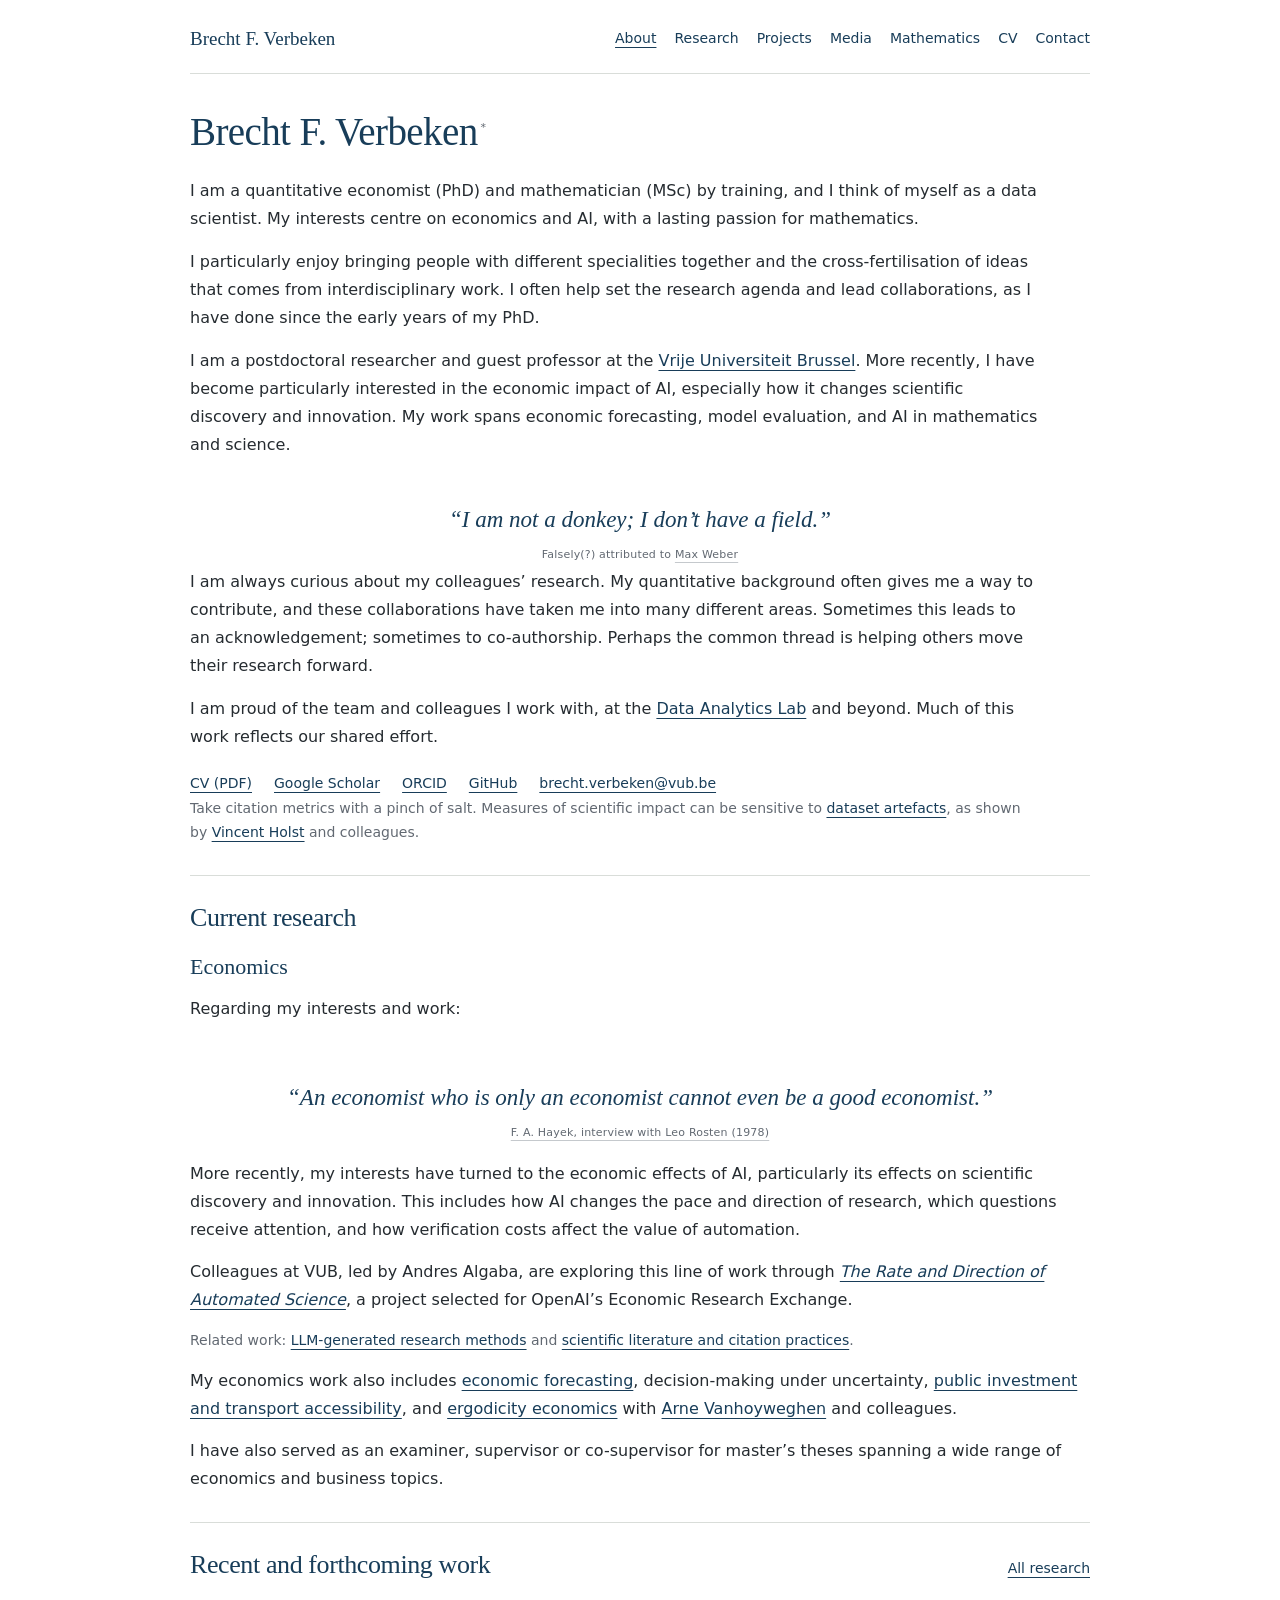
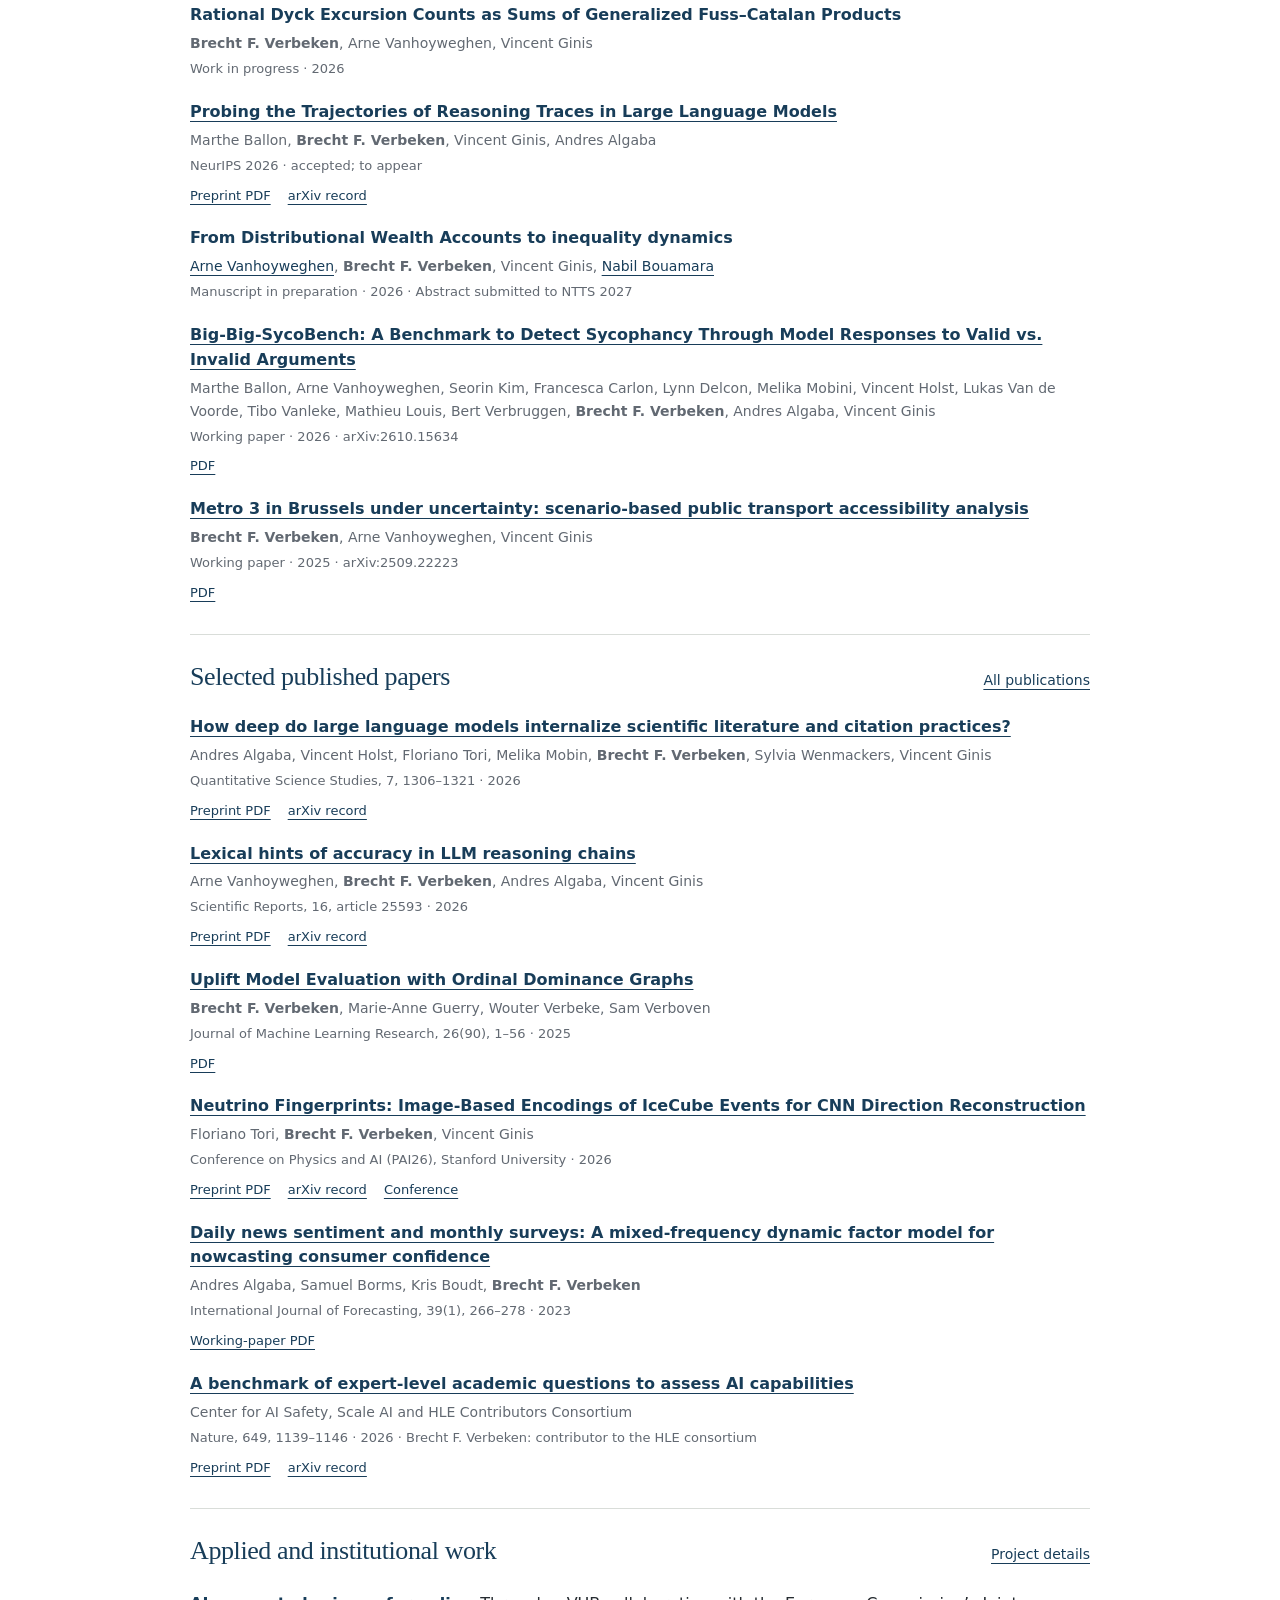
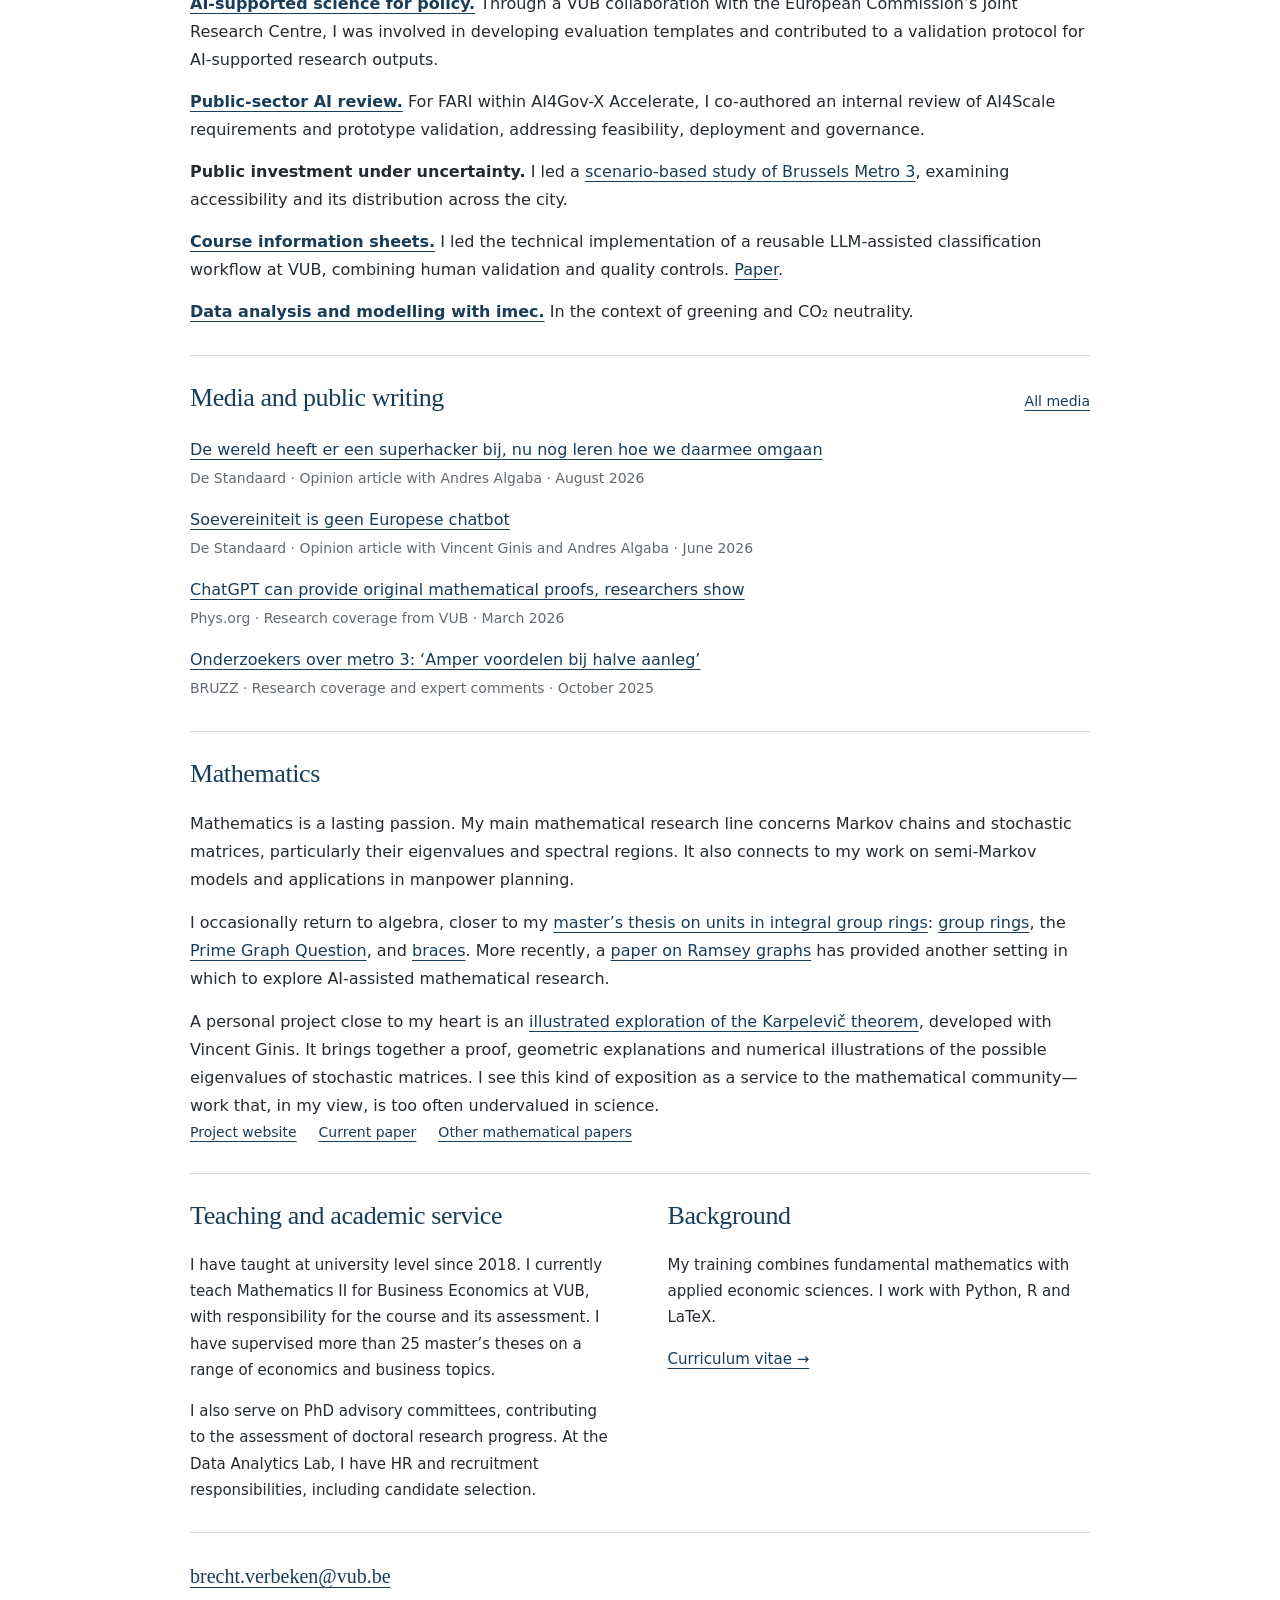
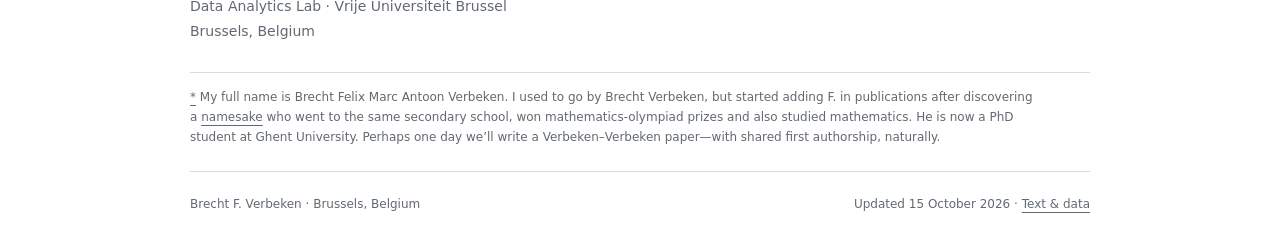
==== index.html @ 258585dd "Refresh stale pages automatically and correct conference paper records" ====
<!doctype html>
<html lang="en">
<head>
  <meta charset="utf-8">
  <meta name="viewport" content="width=device-width, initial-scale=1">
  <title>Quantitative economics, data science and AI · Brecht F. Verbeken</title>
  <meta name="description" content="Brecht F. Verbeken: quantitative economist (PhD) and mathematician (MSc) by training, data scientist, and researcher on economics, AI and scientific discovery at Vrije Universiteit Brussel.">
  <meta name="author" content="Brecht F. Verbeken">
  <meta name="site-version" content="9106e05deb981f83">
  <meta name="theme-color" content="#183d59">
  <meta name="referrer" content="strict-origin-when-cross-origin">
  <link rel="canonical" href="https://bfmave.github.io/">
  <link rel="describedby" href="llms.txt" type="text/plain" title="Site guide for agents and language models">
  <link rel="icon" href="assets/favicon.svg" type="image/svg+xml">
  <link rel="stylesheet" href="assets/styles.css?v=d739e5c7f1a0">
  <link rel="alternate" type="text/markdown" href="index.md" title="Plain-text version">
  <meta property="og:type" content="website">
  <meta property="og:title" content="Quantitative economics, data science and AI · Brecht F. Verbeken">
  <meta property="og:description" content="Brecht F. Verbeken: quantitative economist (PhD) and mathematician (MSc) by training, data scientist, and researcher on economics, AI and scientific discovery at Vrije Universiteit Brussel.">
  <meta property="og:url" content="https://bfmave.github.io/">
  <script type="application/ld+json">{"@context": "https://schema.org", "@graph": [{"@context": "https://schema.org", "@type": "Person", "@id": "https://bfmave.github.io/#person", "name": "Brecht F. Verbeken", "alternateName": ["Brecht Felix Marc Antoon Verbeken", "Brecht Verbeken", "Brecht F Verbeken"], "identifier": "https://orcid.org/0000-0002-7506-3298", "url": "https://bfmave.github.io/", "jobTitle": "Postdoctoral Researcher and Guest Professor", "worksFor": {"@type": "Organization", "name": "Vrije Universiteit Brussel"}, "sameAs": ["https://scholar.google.com/citations?user=MC0hy74AAAAJ&hl=en", "https://orcid.org/0000-0002-7506-3298", "https://researchportal.vub.be/en/persons/brecht-verbeken/", "https://github.com/BFMAVE"], "knowsAbout": ["Economics of artificial intelligence", "Scientific discovery", "Economic forecasting", "Model evaluation"]}, {"@type": "ProfilePage", "@id": "https://bfmave.github.io/", "mainEntity": {"@id": "https://bfmave.github.io/#person"}, "dateModified": "2026-10-15"}]}</script>
  <script src="assets/site.js?v=2f5f64cd6be1" defer></script>
</head>
<body>
<a class="skip-link" href="#main">Skip to content</a>
<header class="site-header"><div class="wrap header-inner">
  <a class="brand" href="./">Brecht F. Verbeken</a>
  <nav class="nav" aria-label="Main navigation"><a href="./" aria-current="page">About</a><a href="research.html">Research</a><a href="projects.html">Projects</a><a href="media.html">Media</a><a href="./#mathematics">Mathematics</a><a href="cv.html">CV</a><a href="./#contact">Contact</a></nav>
</div></header>
<main id="main" class="wrap">
<section class="intro" aria-labelledby="name">
  <div class="intro-copy">
    <h1 id="name">Brecht F. Verbeken<sup class="name-note-ref"><a id="name-note-ref" href="#name-note" role="doc-noteref" aria-label="About my name">*</a></sup></h1>
    <p>I am a quantitative economist (PhD) and mathematician (MSc) by training, and I think of myself as a data scientist. My interests centre on economics and AI, with a lasting passion for mathematics.</p>
    <p>I particularly enjoy bringing people with different specialities together and the cross-fertilisation of ideas that comes from interdisciplinary work. I often help set the research agenda and lead collaborations, as I have done since the early years of my PhD.</p>
    <p>I am a postdoctoral researcher and guest professor at the <a href="https://researchportal.vub.be/en/persons/brecht-verbeken/">Vrije Universiteit Brussel</a>. More recently, I have become particularly interested in the economic impact of AI, especially how it changes scientific discovery and innovation. My work spans economic forecasting, model evaluation, and AI in mathematics and science.</p>
    <blockquote class="epigraph"><p>“I am not a donkey; I don’t have a field.”</p><cite>Falsely(?) attributed to <a href="https://maxweberstudies.org/source/files/MWSJournal/17.2pdfs/Max_Weber_Studies_17.2_LS_FINAL.pdf">Max Weber</a></cite></blockquote>
    <p>I am always curious about my colleagues’ research. My quantitative background often gives me a way to contribute, and these collaborations have taken me into many different areas. Sometimes this leads to an acknowledgement; sometimes to co-authorship. Perhaps the common thread is helping others move their research forward.</p>
    <p>I am proud of the team and colleagues I work with, at the <a href="https://data.research.vub.be/people">Data Analytics Lab</a> and beyond. Much of this work reflects our shared effort.</p>
    <div class="text-links intro-links"><a href="assets/brecht-verbeken-cv.pdf?v=7324d681cea0">CV (PDF)</a><a href="https://scholar.google.com/citations?user=MC0hy74AAAAJ&hl=en">Google Scholar</a><a href="https://orcid.org/0000-0002-7506-3298">ORCID</a><a href="https://github.com/BFMAVE">GitHub</a><a href="mailto:brecht.verbeken@vub.be">brecht.verbeken@vub.be</a></div>
    <p class="small metrics-note">Take citation metrics with a pinch of salt. Measures of scientific impact can be sensitive to <a href="https://doi.org/10.1038/s41586-026-10787-y">dataset artefacts</a>, as shown by <a href="https://data.research.vub.be/vincent-holst">Vincent Holst</a> and colleagues.</p>
  </div>
</section>

<section class="section current-research" id="current-research" aria-labelledby="current-heading">
  <h2 id="current-heading">Current research</h2>
  <h3 id="economics">Economics</h3>
  <p>Regarding my interests and work:</p>
  <blockquote class="epigraph"><p>“An economist who is only an economist cannot even be a good economist.”</p><cite><a href="https://static.library.ucla.edu/oralhistory/text/masters/21198-zz0008zd21-4-master.html">F. A. Hayek, interview with Leo Rosten (1978)</a></cite></blockquote>
  <p>More recently, my interests have turned to the economic effects of AI, particularly its effects on scientific discovery and innovation. This includes how AI changes the pace and direction of research, which questions receive attention, and how verification costs affect the value of automation.</p>
  <p>Colleagues at VUB, led by Andres Algaba, are exploring this line of work through <a href="https://press.vub.ac.be/onderzoeksgroep-van-vub-geselecteerd-voor-internationaal-onderzoeksprogramma-van-openai"><em>The Rate and Direction of Automated Science</em></a>, a project selected for OpenAI’s Economic Research Exchange.</p>
  <p class="project-note">Related work: <a href="research.html#paper-2606.26130">LLM-generated research methods</a> and <a href="research.html#paper-2504.02767">scientific literature and citation practices</a>.</p>
  <p id="ergodicity-economics">My economics work also includes <a href="research.html#paper-nowcasting">economic forecasting</a>, decision-making under uncertainty, <a href="research.html#paper-2509.22223">public investment and transport accessibility</a>, and <a href="research.html#paper-ergodicity">ergodicity economics</a> with <a href="https://data.research.vub.be/arne-vanhoyweghen0">Arne Vanhoyweghen</a> and colleagues.</p>
  <p>I have also served as an examiner, supervisor or co-supervisor for master’s theses spanning a wide range of economics and business topics.</p>
</section>

<section class="section" id="recent-papers" aria-labelledby="recent-heading">
  <div class="section-heading"><h2 id="recent-heading">Recent and forthcoming work</h2><a href="research.html">All research</a></div>
  <ul class="paper-list"><li class="paper" id="paper-fuss-catalan" data-topics="economics ergodicity mathematics">
      <h3>Rational Dyck Excursion Counts as Sums of Generalized Fuss–Catalan Products</h3>
      <p class="paper-authors"><strong>Brecht F. Verbeken</strong>, Arne Vanhoyweghen, Vincent Ginis</p>
      <p class="paper-meta">Work in progress · 2026</p>
      
      
    </li><li class="paper" id="paper-2601.23163" data-topics="ai">
      <h3><a href="https://neurips.cc/virtual/2026/loc/sydney/poster/139405">Probing the Trajectories of Reasoning Traces in Large Language Models</a></h3>
      <p class="paper-authors">Marthe Ballon, <strong>Brecht F. Verbeken</strong>, Vincent Ginis, Andres Algaba</p>
      <p class="paper-meta">NeurIPS 2026 · accepted; to appear</p>
      <div class="paper-links"><a href="https://arxiv.org/pdf/2601.23163" aria-label="Preprint PDF: Probing the Trajectories of Reasoning Traces in Large Language Models">Preprint PDF</a><a href="https://arxiv.org/abs/2601.23163">arXiv record</a></div>
      
    </li><li class="paper" id="paper-wealth-inequality" data-topics="economics methods">
      <h3>From Distributional Wealth Accounts to inequality dynamics</h3>
      <p class="paper-authors"><a href="https://data.research.vub.be/arne-vanhoyweghen0">Arne Vanhoyweghen</a>, <strong>Brecht F. Verbeken</strong>, Vincent Ginis, <a href="https://www.nbb.be/en/publications-research/publications/authors/nabil-bouamara">Nabil Bouamara</a></p>
      <p class="paper-meta">Manuscript in preparation · 2026 · Abstract submitted to NTTS 2027</p>
      
      
    </li><li class="paper" id="paper-2610.15634" data-topics="ai">
      <h3><a href="https://arxiv.org/abs/2610.15634">Big-Big-SycoBench: A Benchmark to Detect Sycophancy Through Model Responses to Valid vs. Invalid Arguments</a></h3>
      <p class="paper-authors">Marthe Ballon, Arne Vanhoyweghen, Seorin Kim, Francesca Carlon, Lynn Delcon, Melika Mobini, Vincent Holst, Lukas Van de Voorde, Tibo Vanleke, Mathieu Louis, Bert Verbruggen, <strong>Brecht F. Verbeken</strong>, Andres Algaba, Vincent Ginis</p>
      <p class="paper-meta">Working paper · 2026 · arXiv:2610.15634</p>
      <div class="paper-links"><a href="https://arxiv.org/pdf/2610.15634" aria-label="PDF: Big-Big-SycoBench: A Benchmark to Detect Sycophancy Through Model Responses to Valid vs. Invalid Arguments">PDF</a></div>
      
    </li><li class="paper" id="paper-2509.22223" data-topics="economics methods">
      <h3><a href="https://arxiv.org/abs/2509.22223">Metro 3 in Brussels under uncertainty: scenario-based public transport accessibility analysis</a></h3>
      <p class="paper-authors"><strong>Brecht F. Verbeken</strong>, Arne Vanhoyweghen, Vincent Ginis</p>
      <p class="paper-meta">Working paper · 2025 · arXiv:2509.22223</p>
      <div class="paper-links"><a href="https://arxiv.org/pdf/2509.22223" aria-label="PDF: Metro 3 in Brussels under uncertainty: scenario-based public transport accessibility analysis">PDF</a></div>
      
    </li></ul>
</section>

<section class="section" id="selected-research" aria-labelledby="selected-heading">
  <div class="section-heading"><h2 id="selected-heading">Selected published papers</h2><a href="research.html#journal">All publications</a></div>
  <ul class="paper-list"><li class="paper" id="paper-2504.02767" data-topics="ai">
      <h3><a href="https://doi.org/10.1162/qss.a.502">How deep do large language models internalize scientific literature and citation practices?</a></h3>
      <p class="paper-authors">Andres Algaba, Vincent Holst, Floriano Tori, Melika Mobin, <strong>Brecht F. Verbeken</strong>, Sylvia Wenmackers, Vincent Ginis</p>
      <p class="paper-meta">Quantitative Science Studies, 7, 1306–1321 · 2026</p>
      <div class="paper-links"><a href="https://arxiv.org/pdf/2504.02767" aria-label="Preprint PDF: How deep do large language models internalize scientific literature and citation practices?">Preprint PDF</a><a href="https://arxiv.org/abs/2504.02767">arXiv record</a></div>
      
    </li><li class="paper" id="paper-2508.15842" data-topics="ai methods">
      <h3><a href="https://doi.org/10.1038/s41598-026-55000-2">Lexical hints of accuracy in LLM reasoning chains</a></h3>
      <p class="paper-authors">Arne Vanhoyweghen, <strong>Brecht F. Verbeken</strong>, Andres Algaba, Vincent Ginis</p>
      <p class="paper-meta">Scientific Reports, 16, article 25593 · 2026</p>
      <div class="paper-links"><a href="https://arxiv.org/pdf/2508.15842" aria-label="Preprint PDF: Lexical hints of accuracy in LLM reasoning chains">Preprint PDF</a><a href="https://arxiv.org/abs/2508.15842">arXiv record</a></div>
      
    </li><li class="paper" id="paper-uplift" data-topics="economics methods">
      <h3><a href="https://www.jmlr.org/papers/v26/22-1455.html">Uplift Model Evaluation with Ordinal Dominance Graphs</a></h3>
      <p class="paper-authors"><strong>Brecht F. Verbeken</strong>, Marie-Anne Guerry, Wouter Verbeke, Sam Verboven</p>
      <p class="paper-meta">Journal of Machine Learning Research, 26(90), 1–56 · 2025</p>
      <div class="paper-links"><a href="https://www.jmlr.org/papers/volume26/22-1455/22-1455.pdf" aria-label="PDF: Uplift Model Evaluation with Ordinal Dominance Graphs">PDF</a></div>
      
    </li><li class="paper" id="paper-2606.02788" data-topics="ai">
      <h3><a href="https://researchportal.vub.be/en/publications/neutrino-fingerprints-image-based-encodings-of-icecube-events-for/">Neutrino Fingerprints: Image-Based Encodings of IceCube Events for CNN Direction Reconstruction</a></h3>
      <p class="paper-authors">Floriano Tori, <strong>Brecht F. Verbeken</strong>, Vincent Ginis</p>
      <p class="paper-meta">Conference on Physics and AI (PAI26), Stanford University · 2026</p>
      <div class="paper-links"><a href="https://arxiv.org/pdf/2606.02788" aria-label="Preprint PDF: Neutrino Fingerprints: Image-Based Encodings of IceCube Events for CNN Direction Reconstruction">Preprint PDF</a><a href="https://arxiv.org/abs/2606.02788">arXiv record</a><a href="https://events.stanford.edu/event/2026-conference-on-physics-and-ai-pai26">Conference</a></div>
      
    </li><li class="paper" id="paper-nowcasting" data-topics="economics methods">
      <h3><a href="https://doi.org/10.1016/j.ijforecast.2021.11.005">Daily news sentiment and monthly surveys: A mixed-frequency dynamic factor model for nowcasting consumer confidence</a></h3>
      <p class="paper-authors">Andres Algaba, Samuel Borms, Kris Boudt, <strong>Brecht F. Verbeken</strong></p>
      <p class="paper-meta">International Journal of Forecasting, 39(1), 266–278 · 2023</p>
      <div class="paper-links"><a href="https://www.nbb.be/doc/ts/publications/wp/wp396en.pdf" aria-label="Working-paper PDF: Daily news sentiment and monthly surveys: A mixed-frequency dynamic factor model for nowcasting consumer confidence">Working-paper PDF</a></div>
      
    </li><li class="paper" id="paper-2501.14249" data-topics="ai">
      <h3><a href="https://doi.org/10.1038/s41586-025-09962-4">A benchmark of expert-level academic questions to assess AI capabilities</a></h3>
      <p class="paper-authors">Center for AI Safety, Scale AI and HLE Contributors Consortium</p>
      <p class="paper-meta">Nature, 649, 1139–1146 · 2026 · Brecht F. Verbeken: contributor to the HLE consortium</p>
      <div class="paper-links"><a href="https://arxiv.org/pdf/2501.14249" aria-label="Preprint PDF: A benchmark of expert-level academic questions to assess AI capabilities">Preprint PDF</a><a href="https://arxiv.org/abs/2501.14249">arXiv record</a></div>
      
    </li></ul>
</section>

<section class="section" id="applied-work" aria-labelledby="applied-heading">
  <div class="section-heading"><h2 id="applied-heading">Applied and institutional work</h2><a href="projects.html">Project details</a></div>
  <ul class="work-list">
    <li><strong><a href="projects.html#jrc">AI-supported science for policy.</a></strong> Through a VUB collaboration with the European Commission’s Joint Research Centre, I was involved in developing evaluation templates and contributed to a validation protocol for AI-supported research outputs.</li>
    <li><strong><a href="projects.html#fari">Public-sector AI review.</a></strong> For FARI within AI4Gov-X Accelerate, I co-authored an internal review of AI4Scale requirements and prototype validation, addressing feasibility, deployment and governance.</li>
    <li><strong>Public investment under uncertainty.</strong> I led a <a href="https://arxiv.org/abs/2509.22223">scenario-based study of Brussels Metro 3</a>, examining accessibility and its distribution across the city.</li>
    <li><strong><a href="projects.html#course-sheets">Course information sheets.</a></strong> I led the technical implementation of a reusable LLM-assisted classification workflow at VUB, combining human validation and quality controls. <a href="https://arxiv.org/abs/2603.13562">Paper</a>.</li>
    <li><strong><a href="projects.html#greening">Data analysis and modelling with imec.</a></strong> In the context of greening and CO₂ neutrality.</li>
  </ul>
</section>

<section class="section" id="media" aria-labelledby="media-heading">
  <div class="section-heading"><h2 id="media-heading">Media and public writing</h2><a href="media.html">All media</a></div>
  <ul class="work-list">
    <li><a href="https://www.standaard.be/opinies/de-wereld-heeft-er-een-superhacker-bij-nu-nog-leren-hoe-we-daarmee-omgaan/159873818.html">De wereld heeft er een superhacker bij, nu nog leren hoe we daarmee omgaan</a><br><span class="small">De Standaard · Opinion article with Andres Algaba · August 2026</span></li>
    <li><a href="https://www.standaard.be/opinies/soevereiniteit-is-geen-europese-chatbot/157225846.html">Soevereiniteit is geen Europese chatbot</a><br><span class="small">De Standaard · Opinion article with Vincent Ginis and Andres Algaba · June 2026</span></li>
    <li><a href="https://phys.org/news/2026-03-chatgpt-mathematical-proofs.html">ChatGPT can provide original mathematical proofs, researchers show</a><br><span class="small">Phys.org · Research coverage from VUB · March 2026</span></li>
    <li><a href="https://www.bruzz.be/actua/mobiliteit/onderzoekers-over-metro-3-amper-voordelen-bij-halve-aanleg-2025-10-03">Onderzoekers over metro 3: ‘Amper voordelen bij halve aanleg’</a><br><span class="small">BRUZZ · Research coverage and expert comments · October 2025</span></li>
  </ul>
</section>

<section class="section" id="mathematics" aria-labelledby="math-heading">
  <div>
    <h2 id="math-heading">Mathematics</h2>
    <p>Mathematics is a lasting passion. My main mathematical research line concerns Markov chains and stochastic matrices, particularly their eigenvalues and spectral regions. It also connects to my work on semi-Markov models and applications in manpower planning.</p>
    <p>I occasionally return to algebra, closer to my <a href="research.html#paper-masters-thesis">master’s thesis on units in integral group rings</a>: <a href="research.html#paper-2608.03254">group rings</a>, the <a href="research.html#paper-2607.29105">Prime Graph Question</a>, and <a href="research.html#paper-2608.01884">braces</a>. More recently, a <a href="research.html#paper-2610.06081">paper on Ramsey graphs</a> has provided another setting in which to explore AI-assisted mathematical research.</p>
    <p>A personal project close to my heart is an <a href="https://bfmave.github.io/karpelevic/">illustrated exploration of the Karpelevič theorem</a>, developed with Vincent Ginis. It brings together a proof, geometric explanations and numerical illustrations of the possible eigenvalues of stochastic matrices. I see this kind of exposition as a service to the mathematical community—work that, in my view, is too often undervalued in science.</p>
    <div class="text-links"><a href="https://bfmave.github.io/karpelevic/">Project website</a><a href="https://arxiv.org/abs/2609.26058">Current paper</a><a href="research.html?topic=mathematics">Other mathematical papers</a></div>
  </div>
</section>

<section class="section two-column" aria-label="Teaching and background">
  <div><h2>Teaching and academic service</h2><p>I have taught at university level since 2018. I currently teach Mathematics II for Business Economics at VUB, with responsibility for the course and its assessment. I have supervised more than 25 master’s theses on a range of economics and business topics.</p><p>I also serve on PhD advisory committees, contributing to the assessment of doctoral research progress. At the Data Analytics Lab, I have HR and recruitment responsibilities, including candidate selection.</p></div>
  <div><h2>Background</h2><p>My training combines fundamental mathematics with applied economic sciences. I work with Python, R and LaTeX.</p><p class="small"><a href="cv.html">Curriculum vitae →</a></p></div>
</section>

<section class="section contact-block" id="contact" aria-label="Email and affiliation">
  <address><a class="contact-email" href="mailto:brecht.verbeken@vub.be">brecht.verbeken@vub.be</a><p class="small">Data Analytics Lab · Vrije Universiteit Brussel<br>Brussels, Belgium</p></address>
</section>
<aside class="name-note small" id="name-note" role="note" aria-label="About my name">
  <p><a href="#name-note-ref" role="doc-backlink" aria-label="Back to my name">*</a> My full name is Brecht Felix Marc Antoon Verbeken. I used to go by Brecht Verbeken, but started adding F. in publications after discovering a <a href="https://research.ugent.be/web/person/brecht-verbeken-0/nl">namesake</a> who went to the same secondary school, won mathematics-olympiad prizes and also studied mathematics. He is now a PhD student at Ghent University. Perhaps one day we’ll write a Verbeken–Verbeken paper—with shared first authorship, naturally.</p>
</aside></main>
<footer class="wrap site-footer">
  <span>Brecht F. Verbeken · Brussels, Belgium</span>
  <span>Updated 15 October 2026 · <a href="llms.txt">Text &amp; data</a></span>
</footer>
</body></html>
---- assets/styles.css ----
:root{--paper:#fffefa;--ink:#252b30;--navy:#183d59;--muted:#626972;--line:#d9ddd9;--soft:#f1f3ef;--accent:#8a5942;--serif:Georgia,'Times New Roman',serif;--sans:system-ui,-apple-system,BlinkMacSystemFont,'Segoe UI',sans-serif}
*{box-sizing:border-box}html{scroll-behavior:auto;scroll-padding-top:28px}body{margin:0;background:var(--paper);color:var(--ink);font-family:var(--sans);font-size:16px;line-height:1.75;-webkit-font-smoothing:antialiased}a{color:var(--navy);text-decoration-thickness:1px;text-underline-offset:4px}a:hover{color:var(--accent)}a:focus-visible,summary:focus-visible,button:focus-visible{outline:2px solid var(--navy);outline-offset:5px}button{font:inherit}img{max-width:100%;height:auto}h1,h2,h3,p,ul,ol,figure{margin:0}h1,h2,h3{font-family:var(--serif);font-weight:400;line-height:1.25;color:var(--navy)}h1{font-size:48px;letter-spacing:-1.4px}h2{font-size:29px;letter-spacing:-.4px}h3{font-size:22px}p+p{margin-top:15px}ul{padding-left:21px}.wrap{width:min(100% - 64px,1000px);margin:auto}.skip-link{position:absolute;left:20px;top:-80px;background:var(--paper);padding:12px;z-index:10}.skip-link:focus{top:10px}.site-header{border-top:4px solid var(--navy)}.header-inner{display:flex;align-items:center;justify-content:space-between;gap:24px;padding:25px 0;border-bottom:1px solid var(--line)}.brand{font-family:var(--serif);font-size:22px;text-decoration:none;white-space:nowrap}.nav{display:flex;flex-wrap:wrap;gap:12px 24px;font-size:14px}.nav a{text-decoration:none}.nav a:hover,.nav a[aria-current=page]{text-decoration:underline}.intro{display:grid;grid-template-columns:minmax(0,1fr) 192px;gap:65px;padding:55px 0 42px}.eyebrow{font-size:12px;letter-spacing:1.5px;text-transform:uppercase;color:var(--muted);font-weight:600;margin-bottom:13px}.intro h1{margin-bottom:20px}.intro .lead{font-family:var(--serif);font-size:22px;line-height:1.65;margin-bottom:14px}.intro-copy>p:not(.eyebrow):not(.lead){max-width:650px}.portrait{width:192px;height:192px;object-fit:cover;border-radius:2px;display:block}.profile-links{margin-top:17px;list-style:none;padding:0;font-size:14px;line-height:2}.sidebar-note{color:var(--muted);font-size:12px;line-height:1.65;margin-top:18px}.small{font-size:14px;color:var(--muted)}.position{margin-top:20px!important;font-size:14px;color:var(--muted)}.section{padding:33px 0 38px;border-top:1px solid var(--line)}.section h2{margin-bottom:19px}.section-intro{max-width:780px;margin-bottom:23px}.current-research{max-width:790px}.current-research p{margin-top:14px}.project-note{font-size:14px;color:var(--muted)}.section-heading{display:flex;justify-content:space-between;align-items:baseline;gap:24px;margin-bottom:22px}.section-heading h2{margin:0}.section-heading>a{font-size:14px;white-space:nowrap}.paper-list{list-style:none;padding:0}.paper{padding:0 0 23px}.paper:last-child{padding-bottom:0}.paper+.paper{padding-top:23px;border-top:1px solid #e7e9e4}.paper h3{font-family:var(--sans);font-size:16px;font-weight:600;line-height:1.55;letter-spacing:0}.paper h3 a{text-decoration:none}.paper h3 a:hover{text-decoration:underline}.paper-authors{font-size:14px;color:var(--muted);margin-top:4px;line-height:1.65}.paper-meta{font-size:13px;margin-top:3px;color:var(--muted)}.paper-links{display:flex;flex-wrap:wrap;gap:6px 17px;font-size:13px;margin-top:7px;align-items:baseline}.paper details{font-size:14px;margin-top:7px;max-width:800px}.paper summary{cursor:pointer;color:var(--navy);width:fit-content}.paper details p{margin-top:8px;color:#4e565f;line-height:1.8}.math-feature{display:grid;grid-template-columns:minmax(0,1fr) 230px;gap:50px;align-items:center}.math-feature .eyebrow{color:var(--accent);margin-bottom:10px}.math-feature h2{margin-bottom:15px}.math-feature .text-links{margin-top:17px}.text-links{display:flex;flex-wrap:wrap;gap:8px 22px;font-size:14px}.math-plate{margin:0;padding:15px 5px 10px;text-align:center}.math-plate svg{width:220px;height:auto;display:block;margin:auto}.math-plate figcaption{font-family:var(--serif);font-size:12px;line-height:1.5;color:var(--muted);margin-top:7px}.two-column{display:grid;grid-template-columns:1fr 1fr;gap:55px}.two-column h3{font-size:21px;margin-bottom:12px}.two-column p{font-size:15px}.work-list{list-style:none;padding:0}.work-list li+li{margin-top:14px}.work-list strong{font-weight:600}.contact-block{display:grid;grid-template-columns:1fr 1fr;gap:50px}.contact-block h2{margin-bottom:12px}.contact-block address{font-style:normal}.contact-email{font-family:var(--serif);font-size:20px;overflow-wrap:anywhere}.site-footer{padding:22px 0 30px;border-top:1px solid var(--line);font-size:12px;color:var(--muted);display:flex;justify-content:space-between;gap:20px}.site-footer a{color:var(--muted)}.page-heading{padding:45px 0 30px}.page-heading h1{font-size:42px;margin-bottom:13px}.page-heading p{max-width:730px}.filter-bar{display:flex;align-items:center;flex-wrap:wrap;gap:8px 20px;padding:15px 0 22px;font-size:14px}.filter-bar button{cursor:pointer;background:transparent;border:0;padding:4px 0;color:var(--navy);border-bottom:2px solid transparent}.filter-bar button[aria-pressed=true]{border-color:var(--navy);font-weight:600}.filter-bar button:hover{color:var(--accent)}[hidden]{display:none!important}.results-note{font-size:12px;color:var(--muted);margin-left:auto}.cv-top{display:flex;justify-content:space-between;gap:24px;align-items:baseline}.download-link{display:inline-block;border:1px solid var(--navy);padding:8px 17px;text-decoration:none;font-size:14px;margin-top:18px}.download-link:hover{background:var(--soft)}.timeline{list-style:none;padding:0}.timeline li{display:grid;grid-template-columns:140px minmax(0,1fr);gap:22px;margin-top:22px}.timeline time,.timeline .dates{font-size:13px;color:var(--muted);padding-top:3px}.timeline h3{font-family:var(--sans);font-size:16px;font-weight:600}.timeline p{font-size:14px;margin-top:5px}.cv-skills dt{font-weight:600;margin-top:15px}.cv-skills dd{margin:3px 0 0;font-size:15px}.cv-section{max-width:850px}.cv-section .paper+.paper{border:0;padding-top:16px}.cv-section .paper{padding-bottom:3px}.cv-section .paper h3{font-size:15px}.cv-section .paper-authors{font-size:13px}.not-found{min-height:60vh;padding:75px 0}.not-found p{margin-top:20px}.print-only{display:none}
@media(min-width:1200px){.wrap{width:1000px}.intro{gap:75px}}
@media(max-width:760px){.wrap{width:calc(100% - 40px)}.header-inner{align-items:flex-start;flex-direction:column;gap:12px;padding:18px 0}.nav{gap:8px 20px;font-size:13px}.intro{gap:28px;grid-template-columns:minmax(0,1fr) 140px;padding-top:34px}.portrait{width:140px;height:140px}h1{font-size:39px}.intro .lead{font-size:20px}.profile-links{font-size:13px}.math-feature{gap:24px;grid-template-columns:minmax(0,1fr) 180px}.math-plate svg{width:170px}.two-column{gap:28px}.contact-block{gap:24px}.sidebar-note{font-size:11px}}
@media(max-width:540px){body{font-size:15px}.intro{display:flex;flex-direction:column;gap:24px;padding-top:30px}.intro h1{font-size:40px;margin-bottom:15px}.intro .lead{font-size:20px}.intro-sidebar{display:grid;grid-template-columns:100px minmax(0,1fr);gap:0 20px;align-items:start}.portrait{width:100px;height:100px;grid-row:1/3}.profile-links{margin:0;display:flex;flex-wrap:wrap;gap:3px 16px;line-height:1.8}.sidebar-note{margin-top:8px}.section{padding:28px 0 31px}h2{font-size:26px}.section-heading{align-items:flex-start;gap:12px}.section-heading>a{font-size:12px;padding-top:5px}.math-feature{display:block}.math-plate{margin:20px auto 0;max-width:240px}.math-plate svg{width:210px}.two-column,.contact-block{grid-template-columns:1fr;gap:26px}.site-footer{flex-direction:column;gap:5px}.page-heading{padding-top:30px}.page-heading h1{font-size:36px}.timeline li{grid-template-columns:1fr;gap:3px;margin-top:24px}.cv-top{display:block}.filter-bar{gap:5px 17px}.results-note{width:100%;margin:5px 0 0}.contact-email{font-size:19px}}
@media(prefers-reduced-motion:reduce){html{scroll-behavior:auto}}
@media print{body{background:white;color:black;font-size:10pt}.wrap{width:100%}.site-header,.site-footer,.download-link,.filter-bar,.no-print{display:none}.page-heading{padding-top:0}.page-heading h1{font-size:28pt}.section{padding:15px 0;border-color:#ddd}h2{font-size:17pt}h3{font-size:12pt}.timeline li{margin-top:12px;grid-template-columns:115px 1fr}.print-only{display:block}a{color:black;text-decoration:none}.paper{break-inside:avoid}.paper-authors,.paper-meta,.timeline p{font-size:9pt}.section-heading{display:block}.section-heading>a{display:none}}

/* A conventional academic layout: one reading column, direct paper links. */
body{background:#fff;font-size:16px}.wrap{width:min(100% - 48px,900px)}
.site-header{border-top:0}.header-inner{padding:22px 0 18px}.brand{font-size:19px}
.intro{display:block;padding:34px 0 30px}.intro h1{font-size:39px;letter-spacing:-.6px;margin-bottom:20px}
.intro-copy>p:not(.eyebrow):not(.lead){max-width:850px}.intro-links{margin-top:20px;gap:6px 22px}
.current-research{max-width:none}.section{padding:26px 0 29px}.section h2{font-size:26px}
.paper h3 a{text-decoration:underline}.paper+.paper{border-top:0;padding-top:19px}.paper{padding-bottom:0}
.text-links{font-size:14px}.math-feature{display:block}
.epigraph{margin:28px 0 0;padding:15px 8px 5px;text-align:center;color:var(--navy);font-family:var(--serif);font-size:23px;line-height:1.6}.epigraph p{font-style:italic}.epigraph cite{display:block;margin-top:7px;font-family:var(--sans);font-size:11px;font-style:normal;letter-spacing:.2px;color:var(--muted)}.epigraph cite a{color:var(--muted);text-decoration-color:#c5c9cd}
.project-links{margin-top:18px}.media-description{font-size:14px;color:#4e565f;margin-top:7px}.contact-block{display:block}.nav{gap:10px 18px}.header-inner{flex-wrap:wrap}.project-links a{overflow-wrap:anywhere}
@media(max-width:540px){.wrap{width:calc(100% - 36px)}.intro{padding-top:27px}.intro h1{font-size:34px}.section-heading{display:block}.section-heading>a{display:inline-block;padding-top:6px}.intro-links{gap:6px 18px}.site-header .nav{gap:7px 18px}.paper h3{font-size:15px}.paper-authors{font-size:13px}.section h2{font-size:24px}}
@media print{.wrap{width:100%}.intro{padding-top:0}}

/* A discreet but readable, keyboard-accessible explanation of the author’s name. */
.name-note-ref{font-family:var(--sans);font-size:11px;font-weight:400;vertical-align:super;margin-left:3px}.name-note-ref a{text-decoration:none;color:var(--muted)}.name-note{font-size:12px;line-height:1.65;color:var(--muted);padding:15px 0 24px;border-top:1px solid var(--line)}.name-note p{margin:0;max-width:850px}.name-note a{color:inherit}
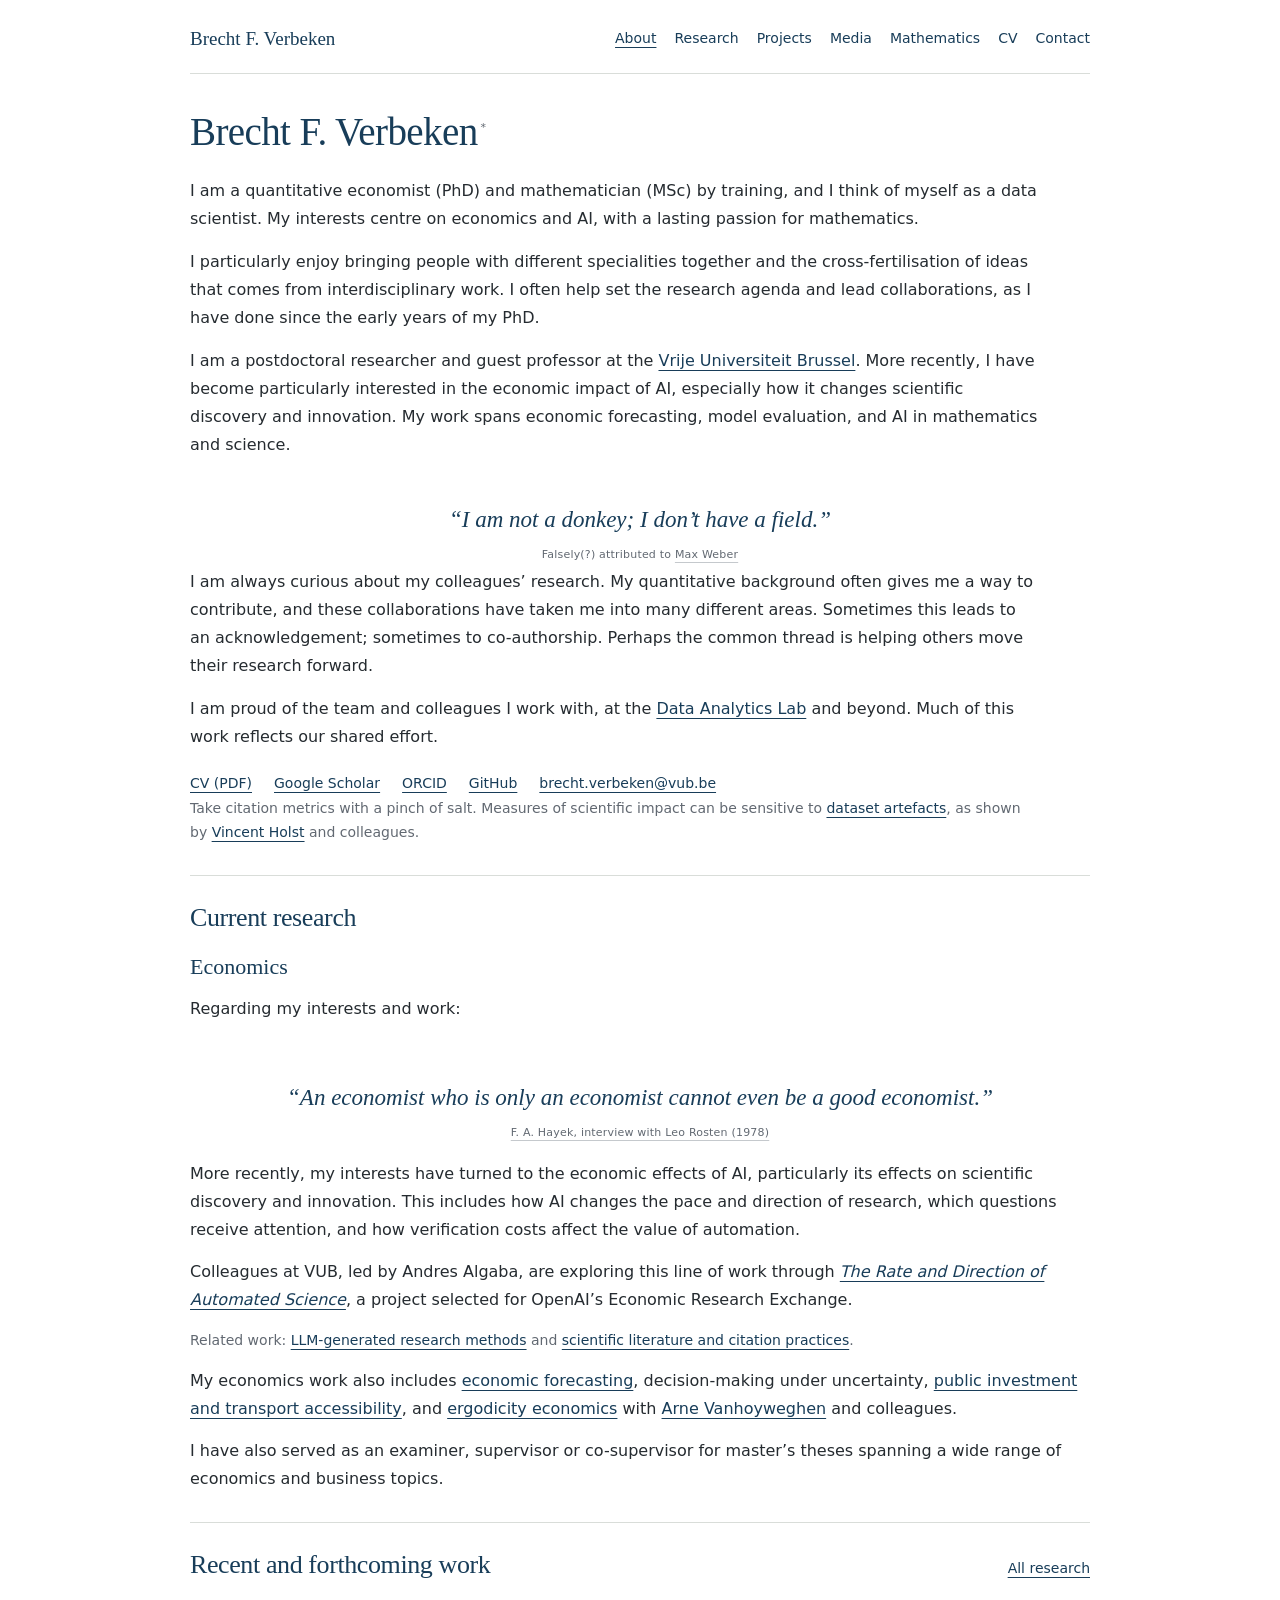
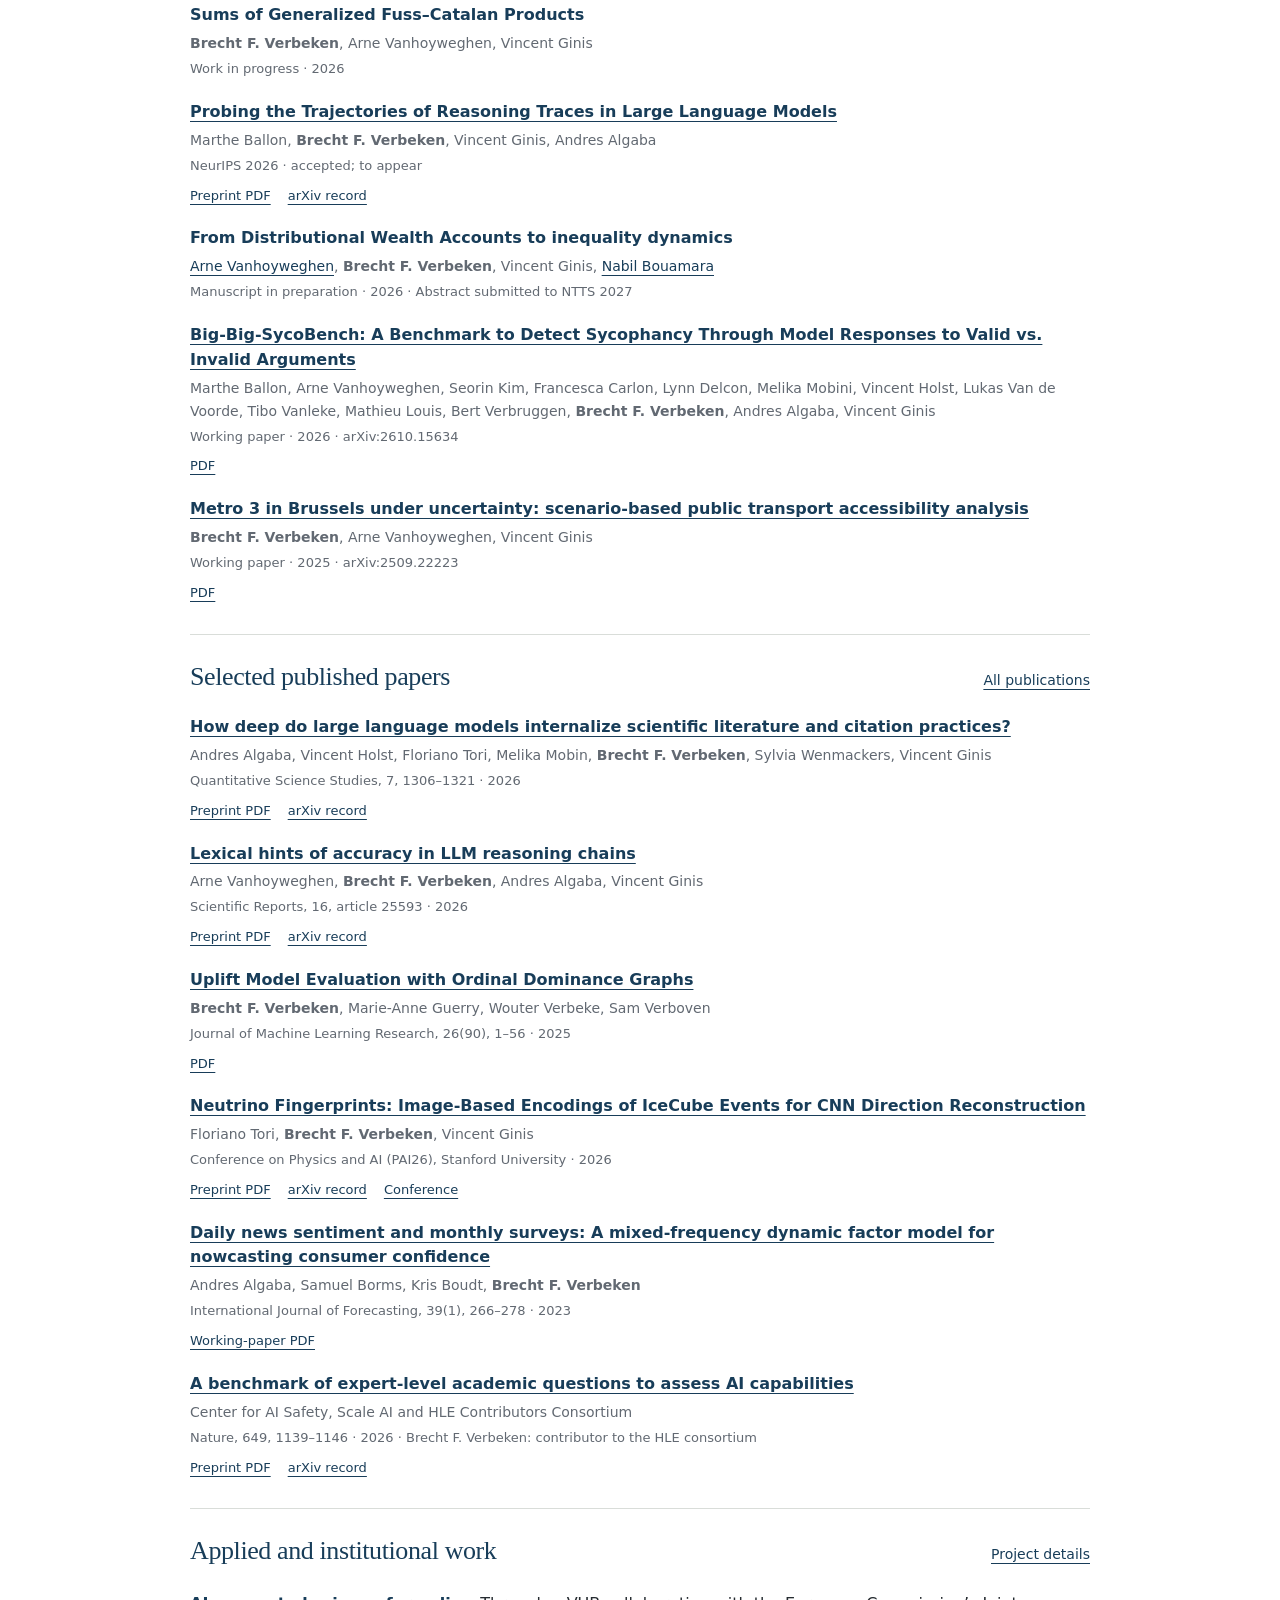
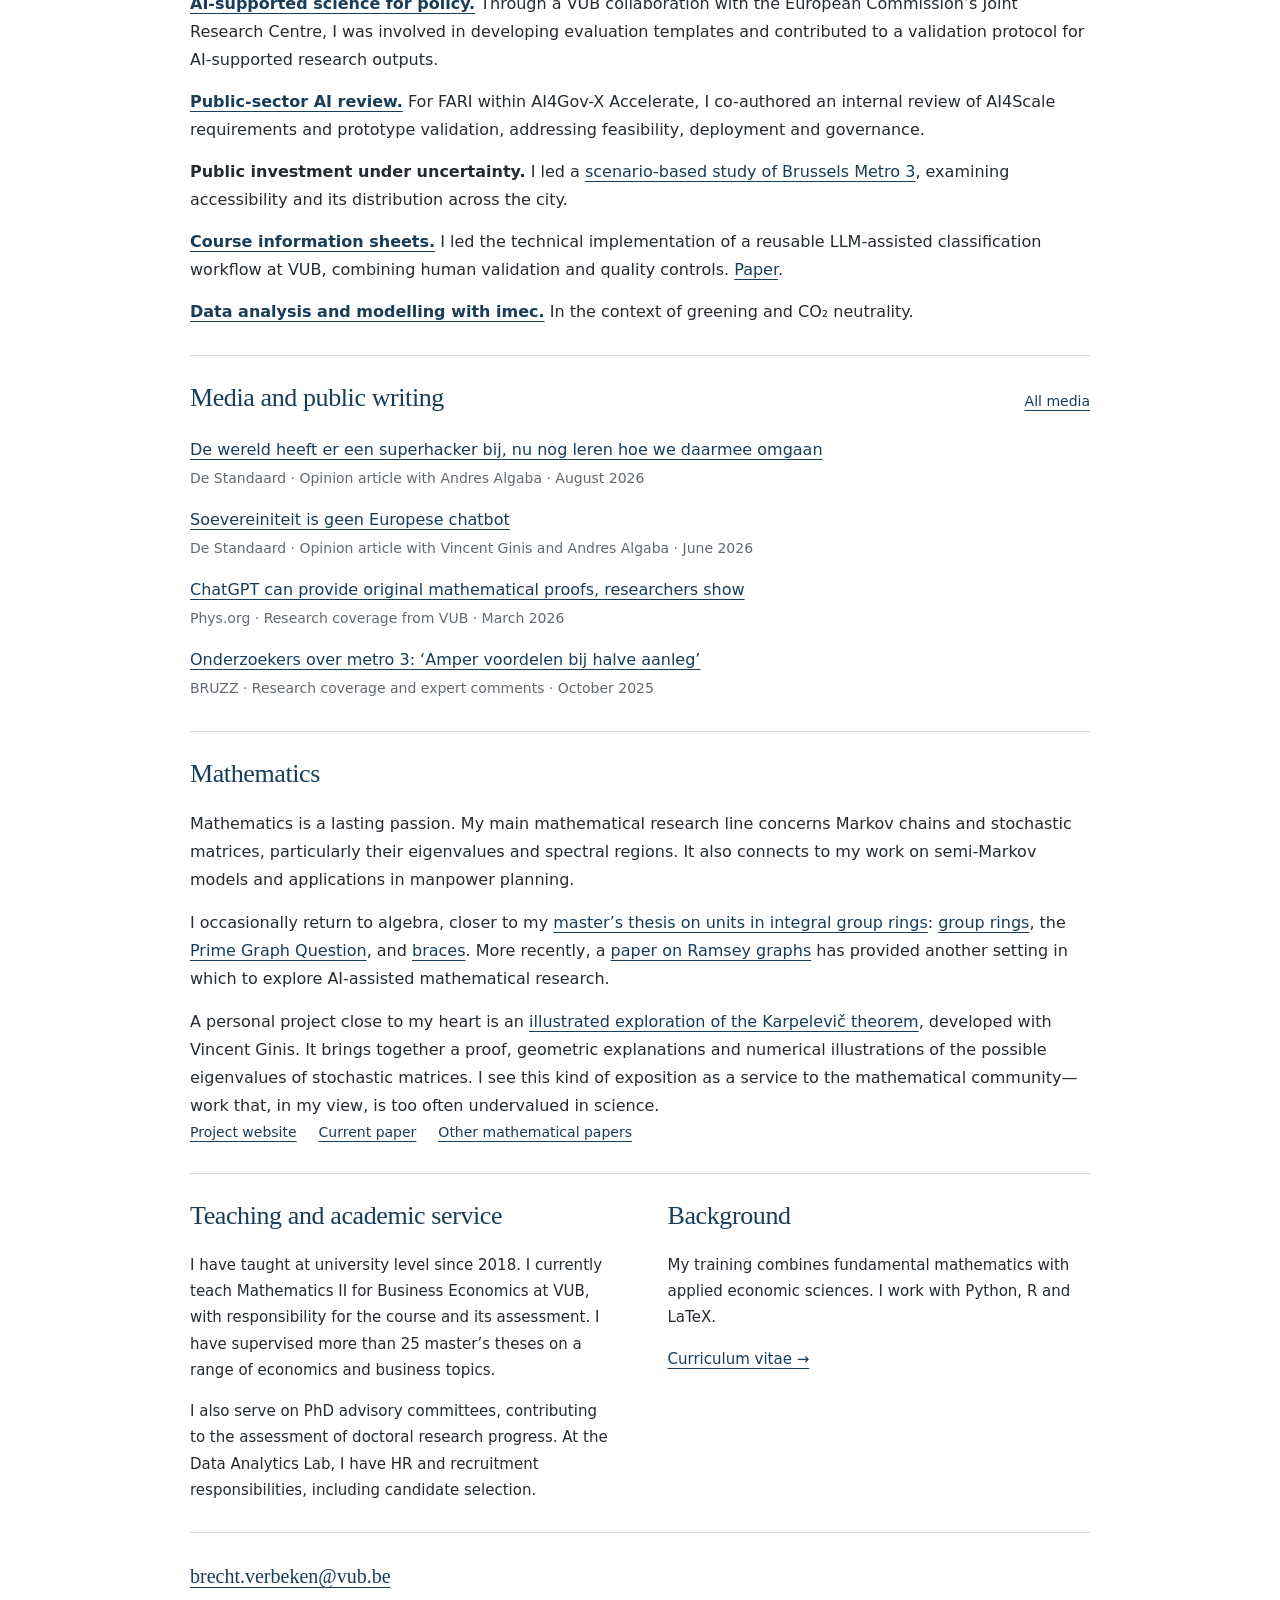
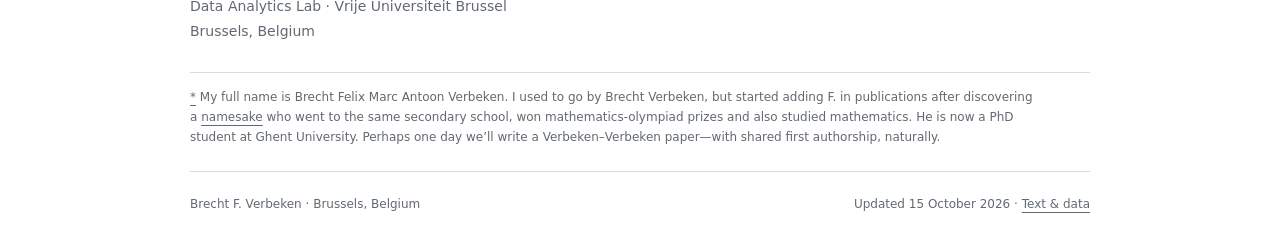
==== commit bfb6803e: "Use the short Fuss–Catalan paper title" ====
--- a/index.html
+++ b/index.html
@@ -6,7 +6,7 @@
   <title>Quantitative economics, data science and AI · Brecht F. Verbeken</title>
   <meta name="description" content="Brecht F. Verbeken: quantitative economist (PhD) and mathematician (MSc) by training, data scientist, and researcher on economics, AI and scientific discovery at Vrije Universiteit Brussel.">
   <meta name="author" content="Brecht F. Verbeken">
-  <meta name="site-version" content="9106e05deb981f83">
+  <meta name="site-version" content="d00ecda3af793bb6">
   <meta name="theme-color" content="#183d59">
   <meta name="referrer" content="strict-origin-when-cross-origin">
   <link rel="canonical" href="https://bfmave.github.io/">
@@ -57,7 +57,7 @@
 <section class="section" id="recent-papers" aria-labelledby="recent-heading">
   <div class="section-heading"><h2 id="recent-heading">Recent and forthcoming work</h2><a href="research.html">All research</a></div>
   <ul class="paper-list"><li class="paper" id="paper-fuss-catalan" data-topics="economics ergodicity mathematics">
-      <h3>Rational Dyck Excursion Counts as Sums of Generalized Fuss–Catalan Products</h3>
+      <h3>Sums of Generalized Fuss–Catalan Products</h3>
       <p class="paper-authors"><strong>Brecht F. Verbeken</strong>, Arne Vanhoyweghen, Vincent Ginis</p>
       <p class="paper-meta">Work in progress · 2026</p>
       
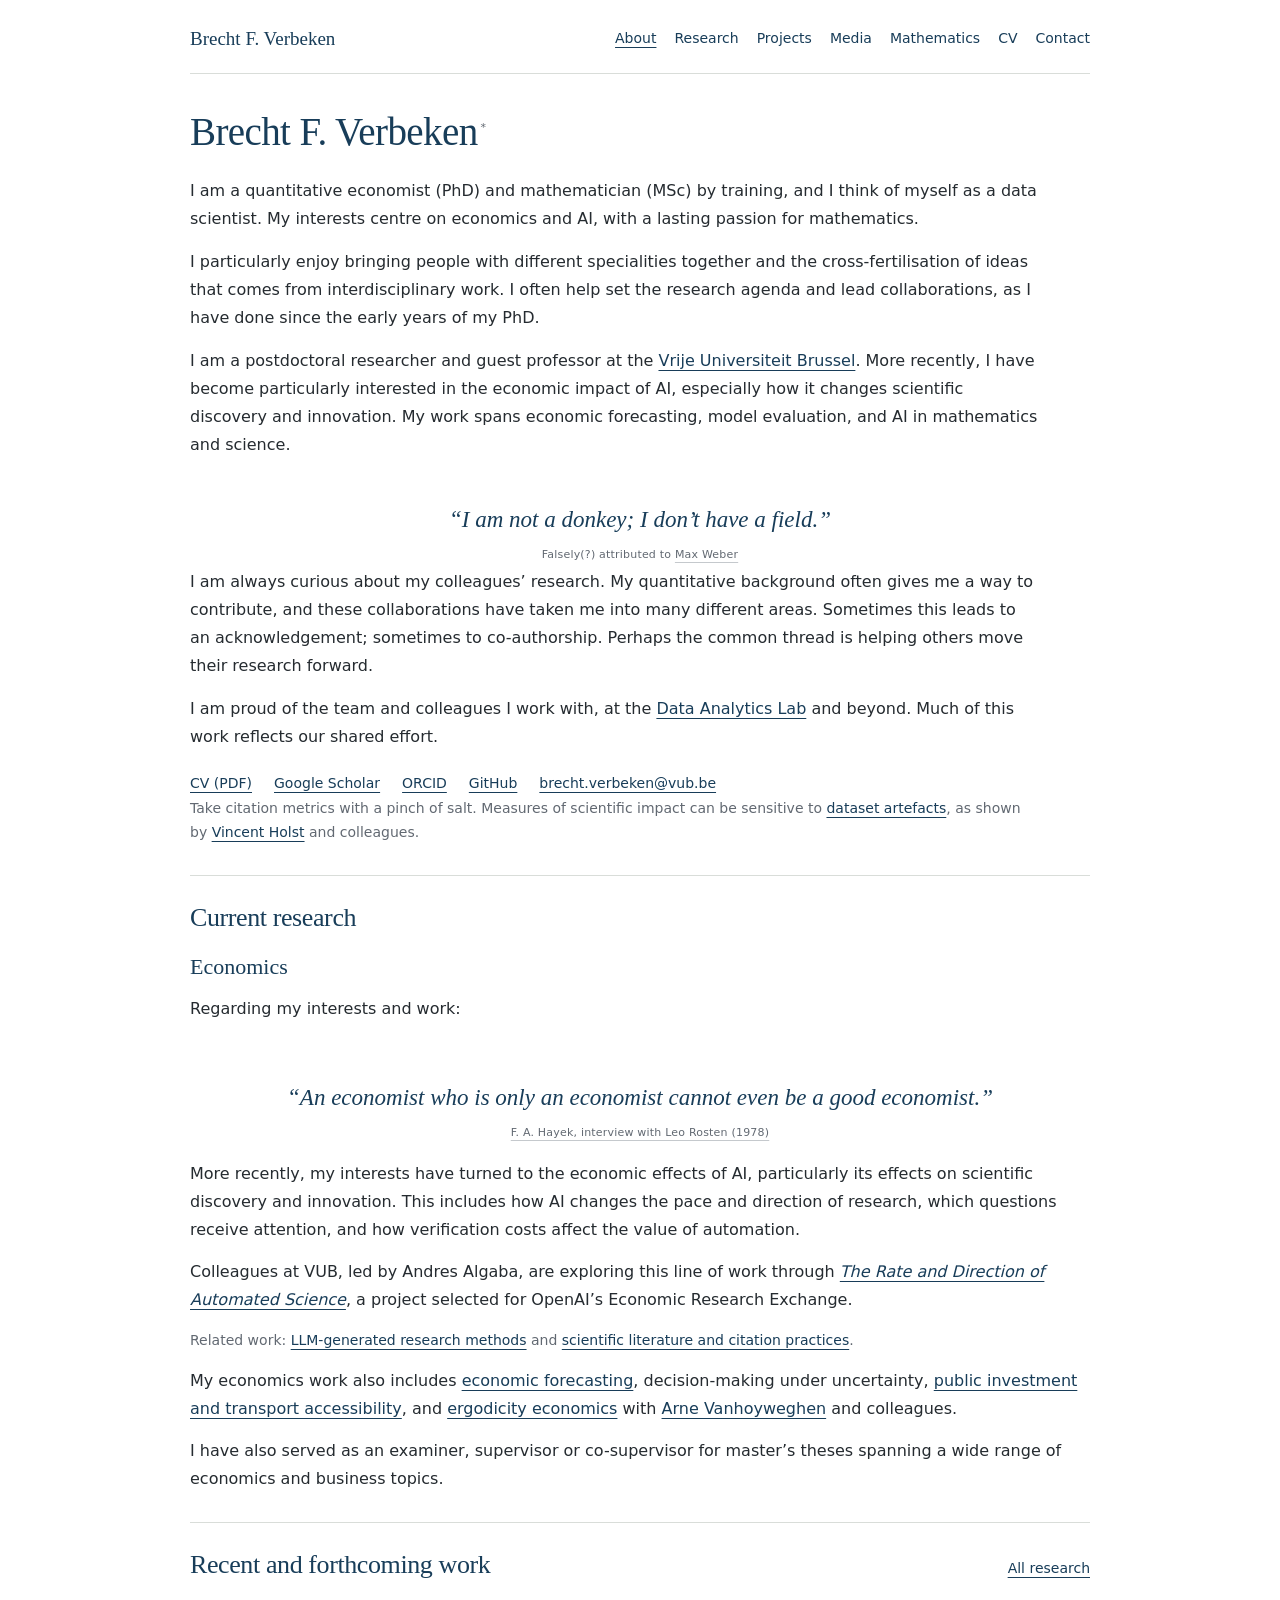
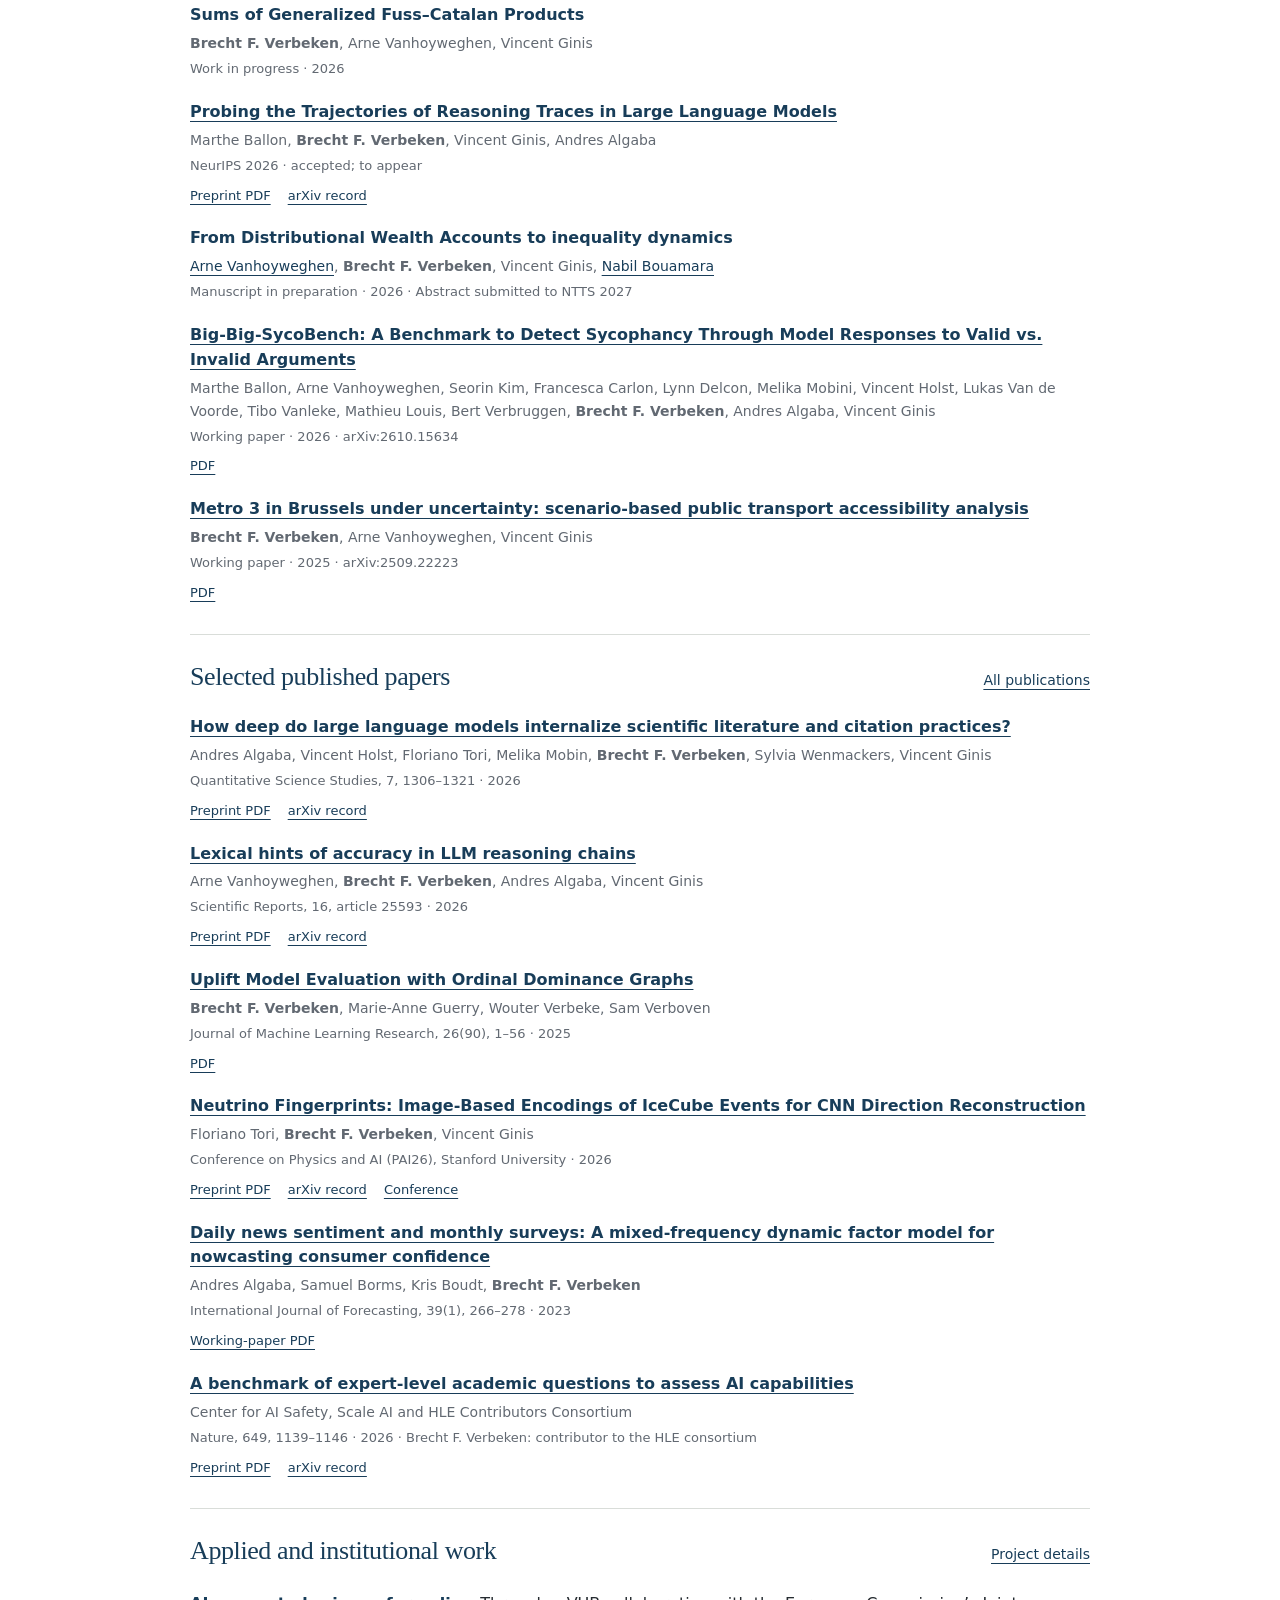
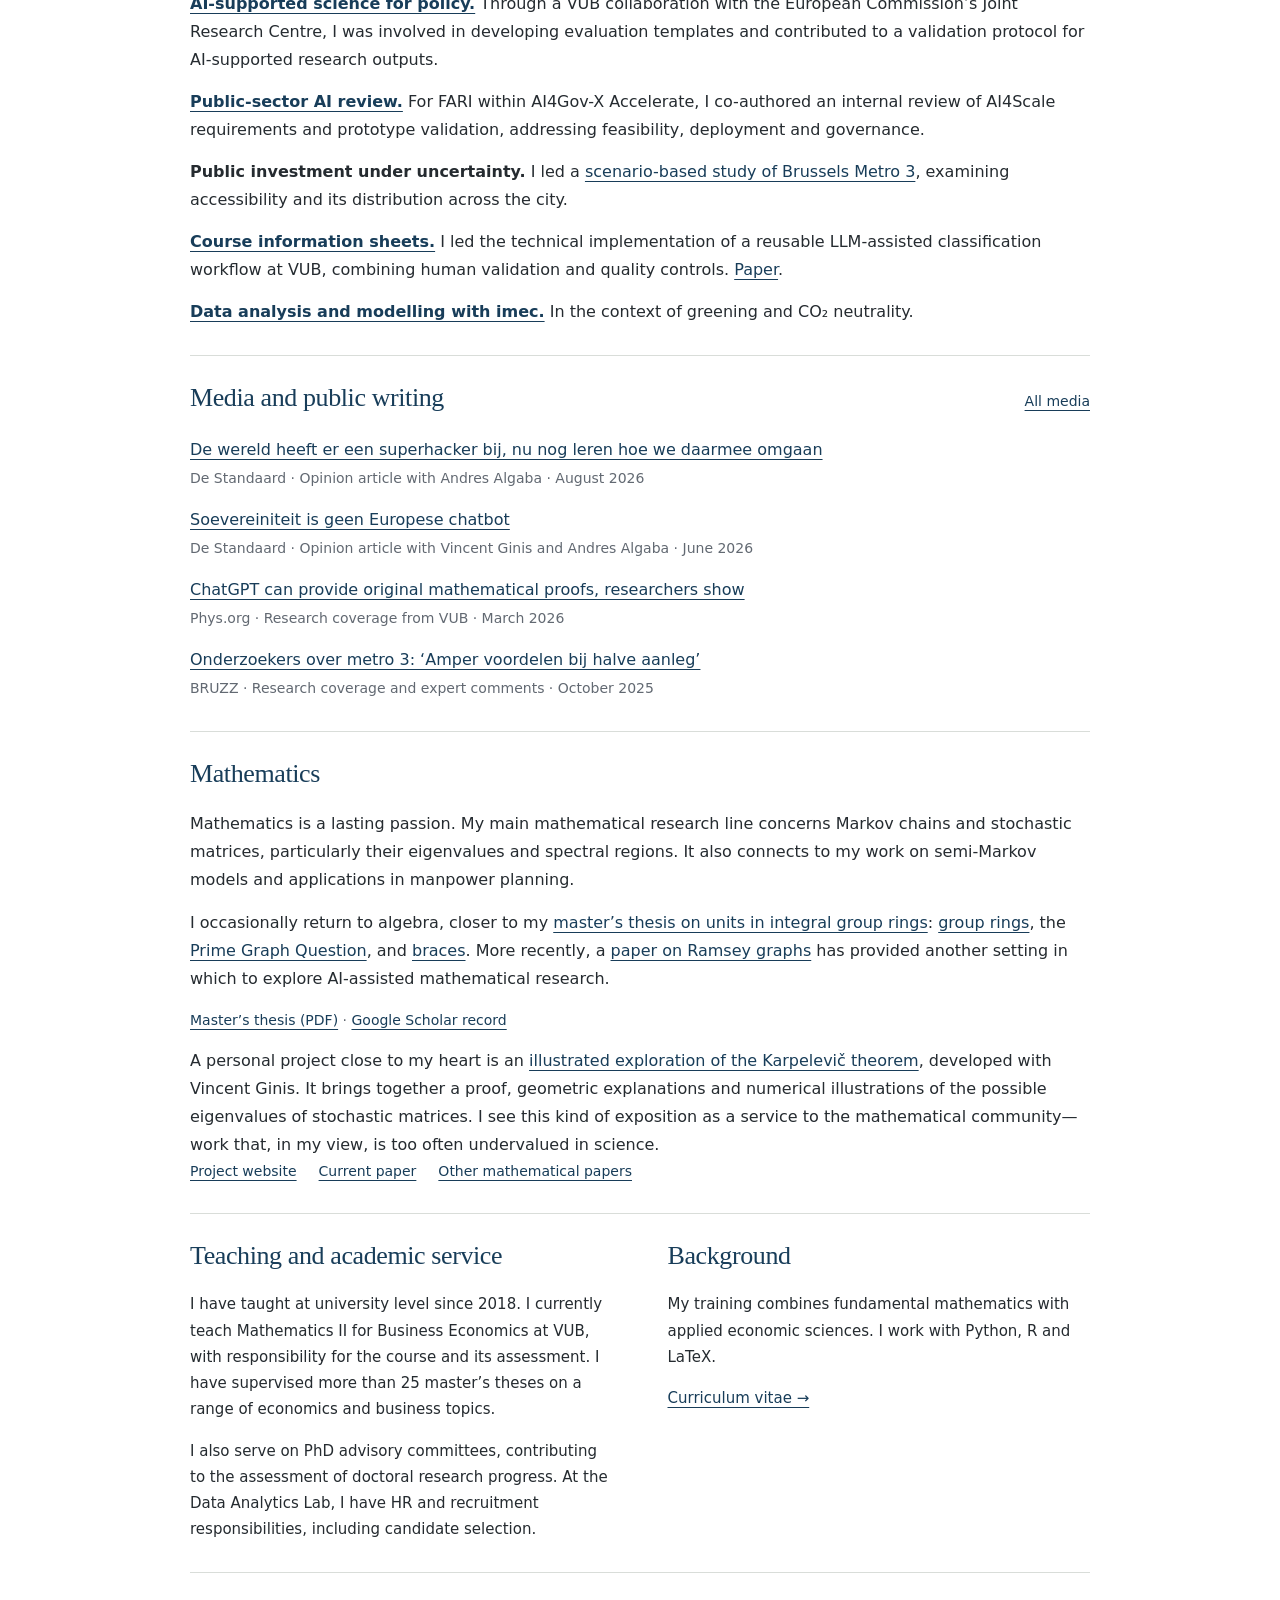
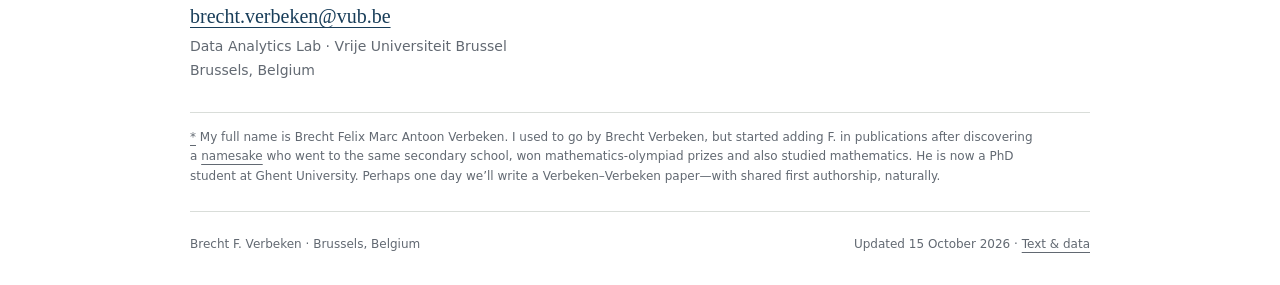
==== commit 63930252: "Host the mathematics masters thesis and link its PDF with Scholar record" ====
--- a/index.html
+++ b/index.html
@@ -6,7 +6,7 @@
   <title>Quantitative economics, data science and AI · Brecht F. Verbeken</title>
   <meta name="description" content="Brecht F. Verbeken: quantitative economist (PhD) and mathematician (MSc) by training, data scientist, and researcher on economics, AI and scientific discovery at Vrije Universiteit Brussel.">
   <meta name="author" content="Brecht F. Verbeken">
-  <meta name="site-version" content="d00ecda3af793bb6">
+  <meta name="site-version" content="03d5d53286340d45">
   <meta name="theme-color" content="#183d59">
   <meta name="referrer" content="strict-origin-when-cross-origin">
   <link rel="canonical" href="https://bfmave.github.io/">
@@ -156,6 +156,7 @@
     <h2 id="math-heading">Mathematics</h2>
     <p>Mathematics is a lasting passion. My main mathematical research line concerns Markov chains and stochastic matrices, particularly their eigenvalues and spectral regions. It also connects to my work on semi-Markov models and applications in manpower planning.</p>
     <p>I occasionally return to algebra, closer to my <a href="research.html#paper-masters-thesis">master’s thesis on units in integral group rings</a>: <a href="research.html#paper-2608.03254">group rings</a>, the <a href="research.html#paper-2607.29105">Prime Graph Question</a>, and <a href="research.html#paper-2608.01884">braces</a>. More recently, a <a href="research.html#paper-2610.06081">paper on Ramsey graphs</a> has provided another setting in which to explore AI-assisted mathematical research.</p>
+    <p class="project-note"><a href="assets/brecht-verbeken-masters-thesis.pdf?v=6e96515e9303">Master’s thesis (PDF)</a> · <a href="https://scholar.google.com/citations?view_op=view_citation&amp;hl=en&amp;user=MC0hy74AAAAJ&amp;citation_for_view=MC0hy74AAAAJ:ufrVoPGSRksC">Google Scholar record</a></p>
     <p>A personal project close to my heart is an <a href="https://bfmave.github.io/karpelevic/">illustrated exploration of the Karpelevič theorem</a>, developed with Vincent Ginis. It brings together a proof, geometric explanations and numerical illustrations of the possible eigenvalues of stochastic matrices. I see this kind of exposition as a service to the mathematical community—work that, in my view, is too often undervalued in science.</p>
     <div class="text-links"><a href="https://bfmave.github.io/karpelevic/">Project website</a><a href="https://arxiv.org/abs/2609.26058">Current paper</a><a href="research.html?topic=mathematics">Other mathematical papers</a></div>
   </div>
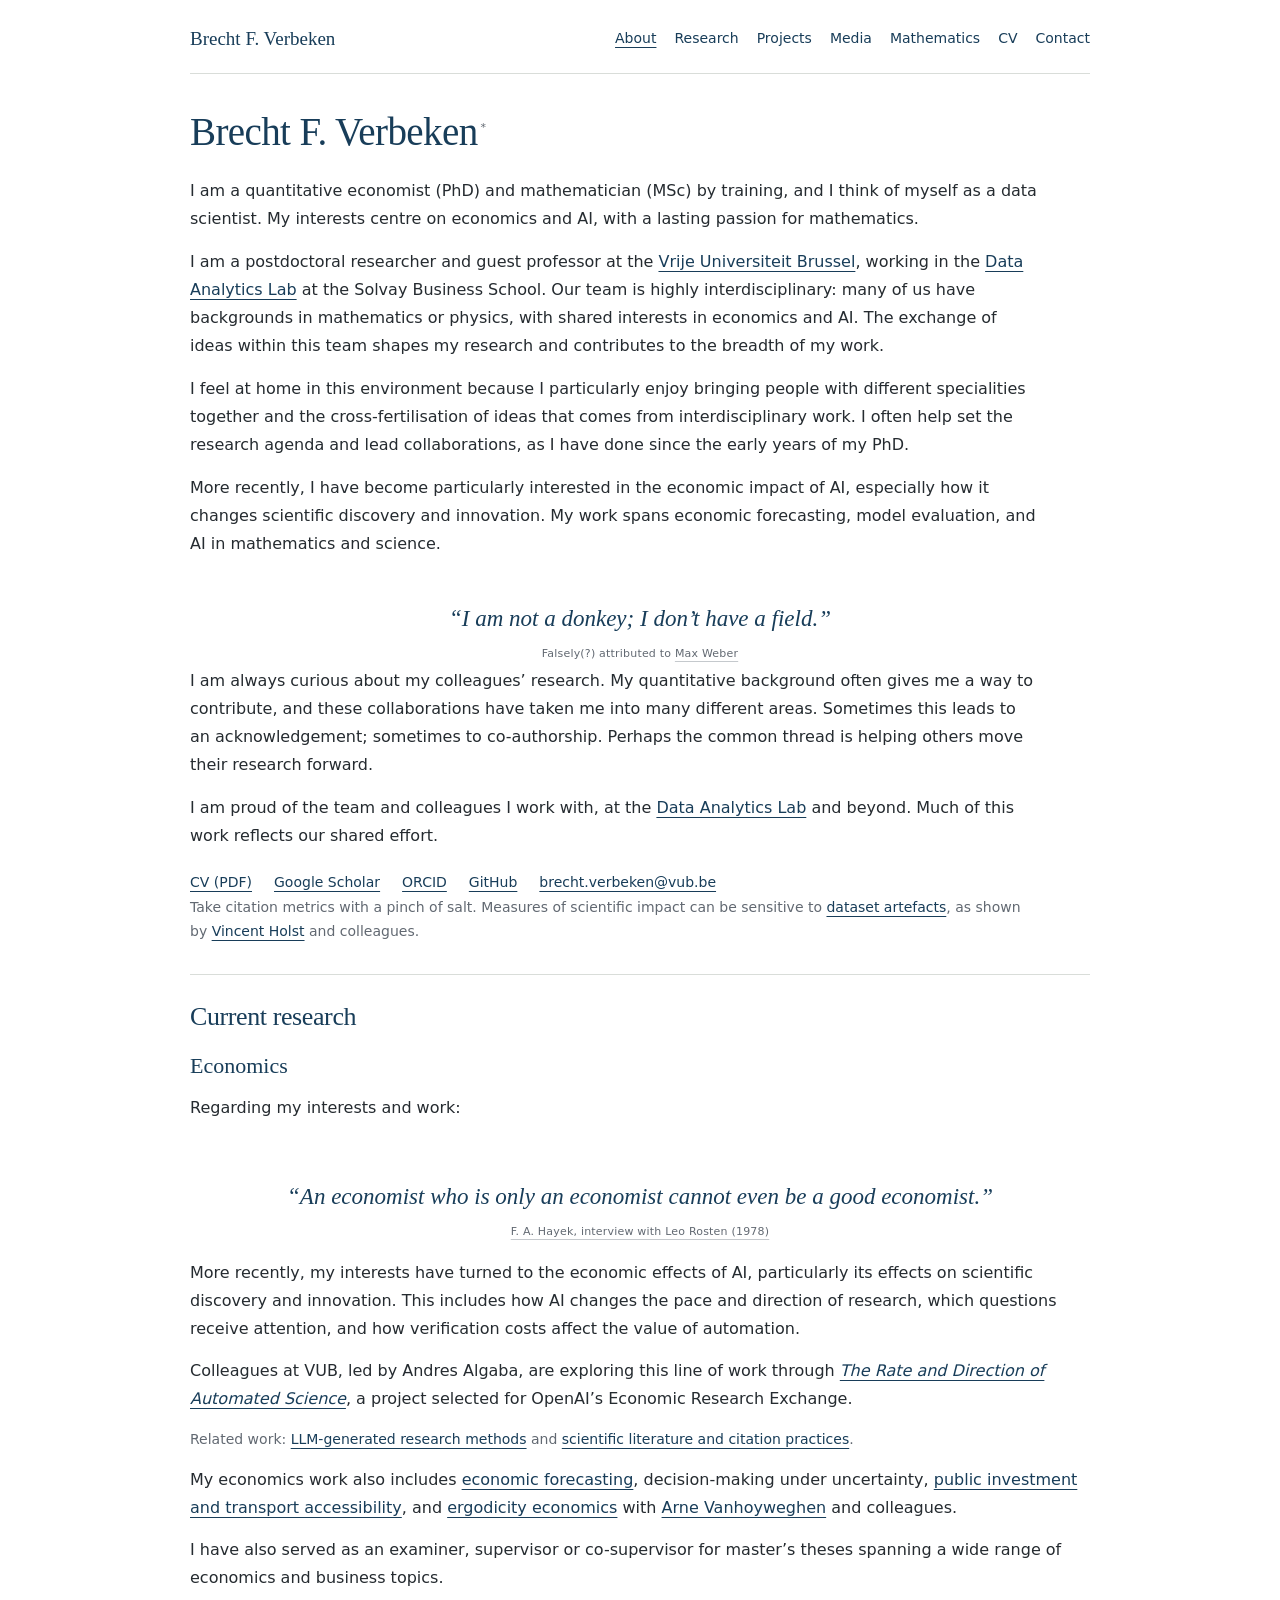
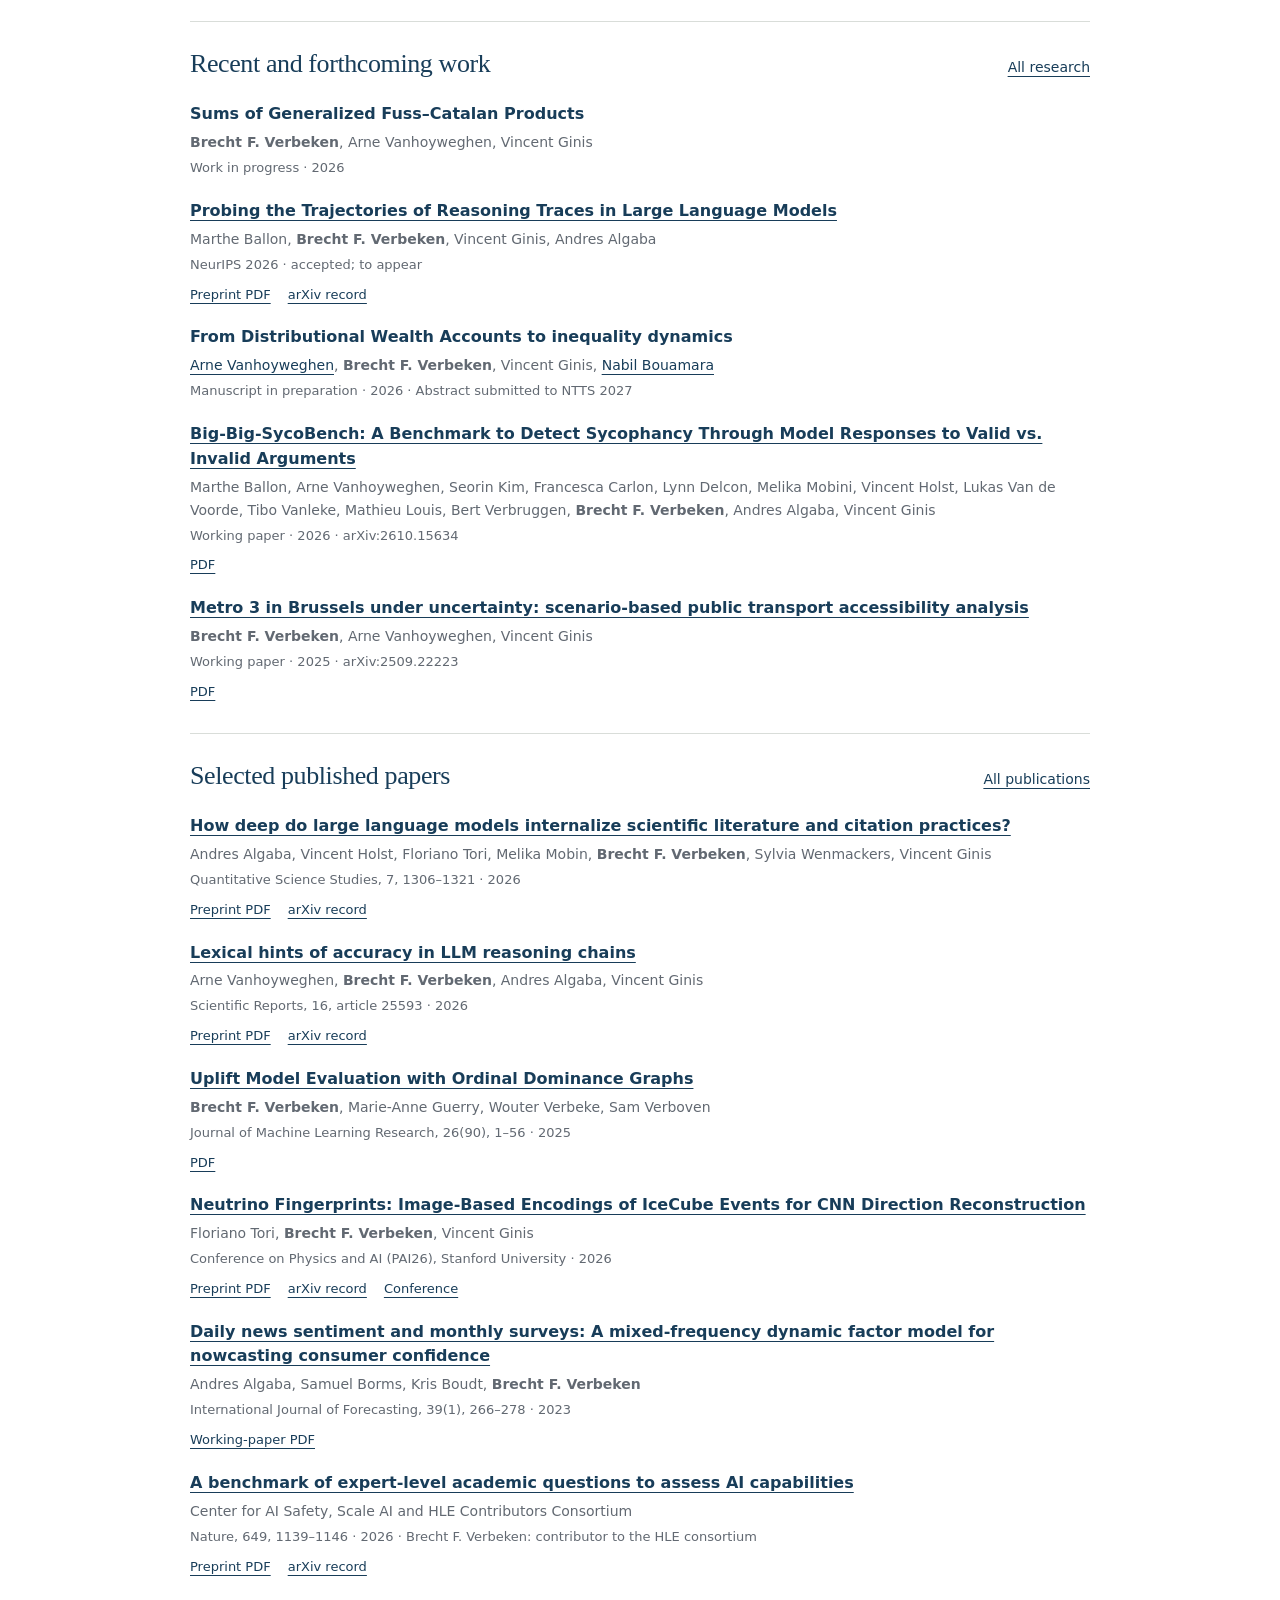
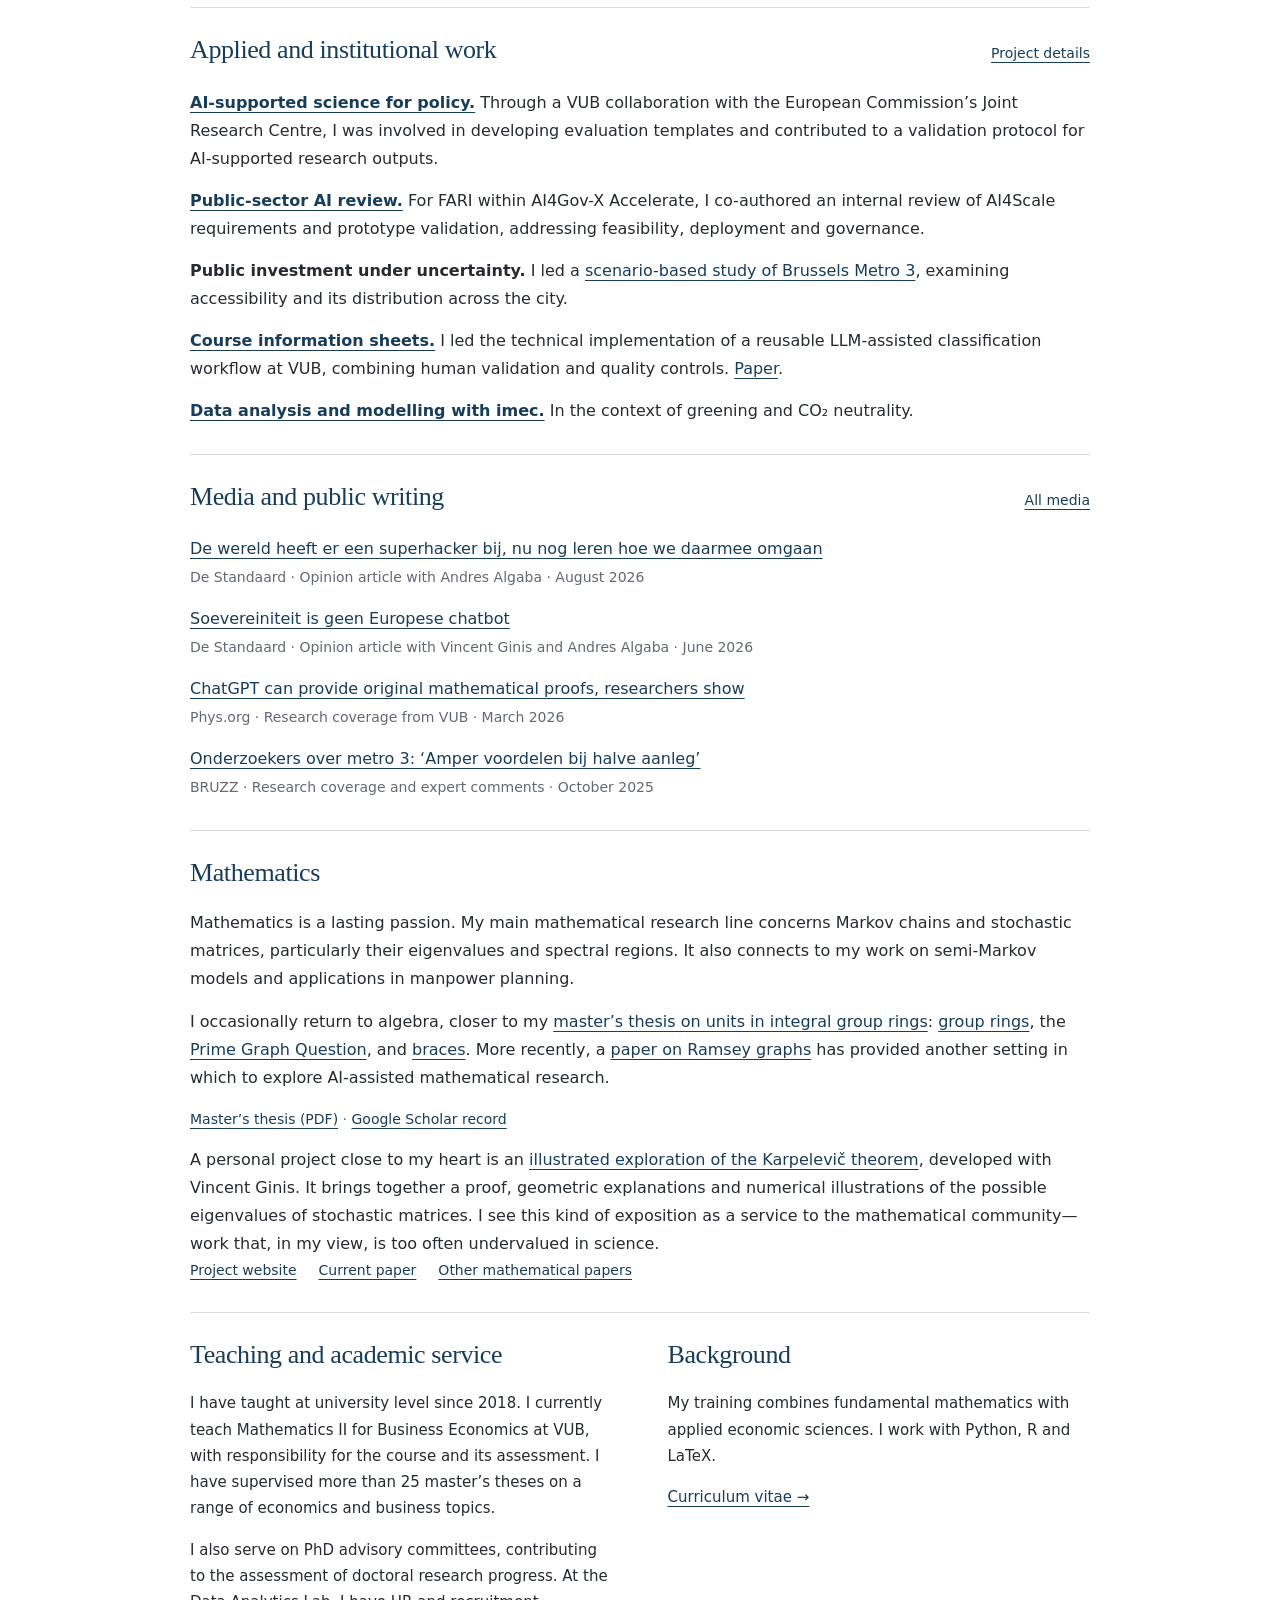
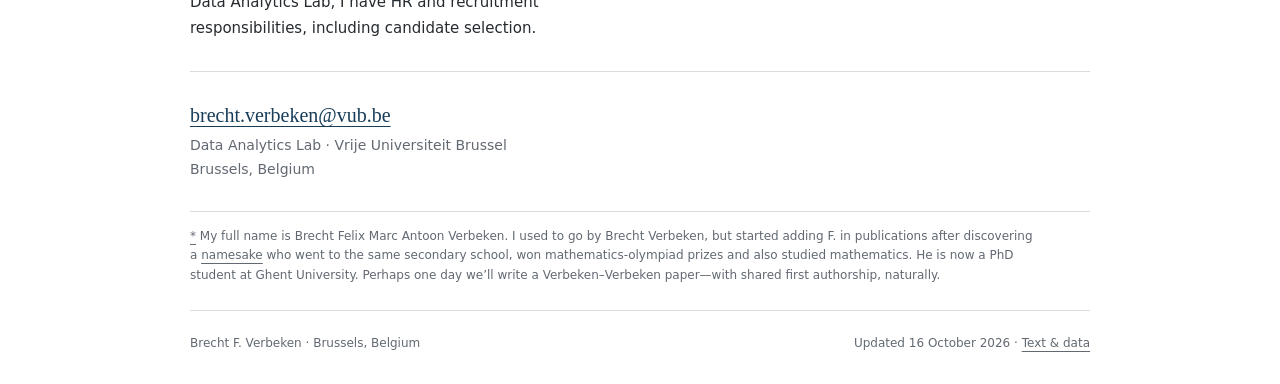
==== commit 57db3dbb: "Describe interdisciplinary Data Lab context in introduction" ====
--- a/index.html
+++ b/index.html
@@ -6,7 +6,7 @@
   <title>Quantitative economics, data science and AI · Brecht F. Verbeken</title>
   <meta name="description" content="Brecht F. Verbeken: quantitative economist (PhD) and mathematician (MSc) by training, data scientist, and researcher on economics, AI and scientific discovery at Vrije Universiteit Brussel.">
   <meta name="author" content="Brecht F. Verbeken">
-  <meta name="site-version" content="03d5d53286340d45">
+  <meta name="site-version" content="defd43bbb6705a96">
   <meta name="theme-color" content="#183d59">
   <meta name="referrer" content="strict-origin-when-cross-origin">
   <link rel="canonical" href="https://bfmave.github.io/">
@@ -18,7 +18,7 @@
   <meta property="og:title" content="Quantitative economics, data science and AI · Brecht F. Verbeken">
   <meta property="og:description" content="Brecht F. Verbeken: quantitative economist (PhD) and mathematician (MSc) by training, data scientist, and researcher on economics, AI and scientific discovery at Vrije Universiteit Brussel.">
   <meta property="og:url" content="https://bfmave.github.io/">
-  <script type="application/ld+json">{"@context": "https://schema.org", "@graph": [{"@context": "https://schema.org", "@type": "Person", "@id": "https://bfmave.github.io/#person", "name": "Brecht F. Verbeken", "alternateName": ["Brecht Felix Marc Antoon Verbeken", "Brecht Verbeken", "Brecht F Verbeken"], "identifier": "https://orcid.org/0000-0002-7506-3298", "url": "https://bfmave.github.io/", "jobTitle": "Postdoctoral Researcher and Guest Professor", "worksFor": {"@type": "Organization", "name": "Vrije Universiteit Brussel"}, "sameAs": ["https://scholar.google.com/citations?user=MC0hy74AAAAJ&hl=en", "https://orcid.org/0000-0002-7506-3298", "https://researchportal.vub.be/en/persons/brecht-verbeken/", "https://github.com/BFMAVE"], "knowsAbout": ["Economics of artificial intelligence", "Scientific discovery", "Economic forecasting", "Model evaluation"]}, {"@type": "ProfilePage", "@id": "https://bfmave.github.io/", "mainEntity": {"@id": "https://bfmave.github.io/#person"}, "dateModified": "2026-10-15"}]}</script>
+  <script type="application/ld+json">{"@context": "https://schema.org", "@graph": [{"@context": "https://schema.org", "@type": "Person", "@id": "https://bfmave.github.io/#person", "name": "Brecht F. Verbeken", "alternateName": ["Brecht Felix Marc Antoon Verbeken", "Brecht Verbeken", "Brecht F Verbeken"], "identifier": "https://orcid.org/0000-0002-7506-3298", "url": "https://bfmave.github.io/", "jobTitle": "Postdoctoral Researcher and Guest Professor", "worksFor": {"@type": "Organization", "name": "Vrije Universiteit Brussel"}, "sameAs": ["https://scholar.google.com/citations?user=MC0hy74AAAAJ&hl=en", "https://orcid.org/0000-0002-7506-3298", "https://researchportal.vub.be/en/persons/brecht-verbeken/", "https://github.com/BFMAVE"], "knowsAbout": ["Economics of artificial intelligence", "Scientific discovery", "Economic forecasting", "Model evaluation"]}, {"@type": "ProfilePage", "@id": "https://bfmave.github.io/", "mainEntity": {"@id": "https://bfmave.github.io/#person"}, "dateModified": "2026-10-16"}]}</script>
   <script src="assets/site.js?v=2f5f64cd6be1" defer></script>
 </head>
 <body>
@@ -32,8 +32,9 @@
   <div class="intro-copy">
     <h1 id="name">Brecht F. Verbeken<sup class="name-note-ref"><a id="name-note-ref" href="#name-note" role="doc-noteref" aria-label="About my name">*</a></sup></h1>
     <p>I am a quantitative economist (PhD) and mathematician (MSc) by training, and I think of myself as a data scientist. My interests centre on economics and AI, with a lasting passion for mathematics.</p>
-    <p>I particularly enjoy bringing people with different specialities together and the cross-fertilisation of ideas that comes from interdisciplinary work. I often help set the research agenda and lead collaborations, as I have done since the early years of my PhD.</p>
-    <p>I am a postdoctoral researcher and guest professor at the <a href="https://researchportal.vub.be/en/persons/brecht-verbeken/">Vrije Universiteit Brussel</a>. More recently, I have become particularly interested in the economic impact of AI, especially how it changes scientific discovery and innovation. My work spans economic forecasting, model evaluation, and AI in mathematics and science.</p>
+    <p>I am a postdoctoral researcher and guest professor at the <a href="https://researchportal.vub.be/en/persons/brecht-verbeken/">Vrije Universiteit Brussel</a>, working in the <a href="https://data.research.vub.be/">Data Analytics Lab</a> at the Solvay Business School. Our team is highly interdisciplinary: many of us have backgrounds in mathematics or physics, with shared interests in economics and AI. The exchange of ideas within this team shapes my research and contributes to the breadth of my work.</p>
+    <p>I feel at home in this environment because I particularly enjoy bringing people with different specialities together and the cross-fertilisation of ideas that comes from interdisciplinary work. I often help set the research agenda and lead collaborations, as I have done since the early years of my PhD.</p>
+    <p>More recently, I have become particularly interested in the economic impact of AI, especially how it changes scientific discovery and innovation. My work spans economic forecasting, model evaluation, and AI in mathematics and science.</p>
     <blockquote class="epigraph"><p>“I am not a donkey; I don’t have a field.”</p><cite>Falsely(?) attributed to <a href="https://maxweberstudies.org/source/files/MWSJournal/17.2pdfs/Max_Weber_Studies_17.2_LS_FINAL.pdf">Max Weber</a></cite></blockquote>
     <p>I am always curious about my colleagues’ research. My quantitative background often gives me a way to contribute, and these collaborations have taken me into many different areas. Sometimes this leads to an acknowledgement; sometimes to co-authorship. Perhaps the common thread is helping others move their research forward.</p>
     <p>I am proud of the team and colleagues I work with, at the <a href="https://data.research.vub.be/people">Data Analytics Lab</a> and beyond. Much of this work reflects our shared effort.</p>
@@ -175,6 +176,6 @@
 </aside></main>
 <footer class="wrap site-footer">
   <span>Brecht F. Verbeken · Brussels, Belgium</span>
-  <span>Updated 15 October 2026 · <a href="llms.txt">Text &amp; data</a></span>
+  <span>Updated 16 October 2026 · <a href="llms.txt">Text &amp; data</a></span>
 </footer>
 </body></html>
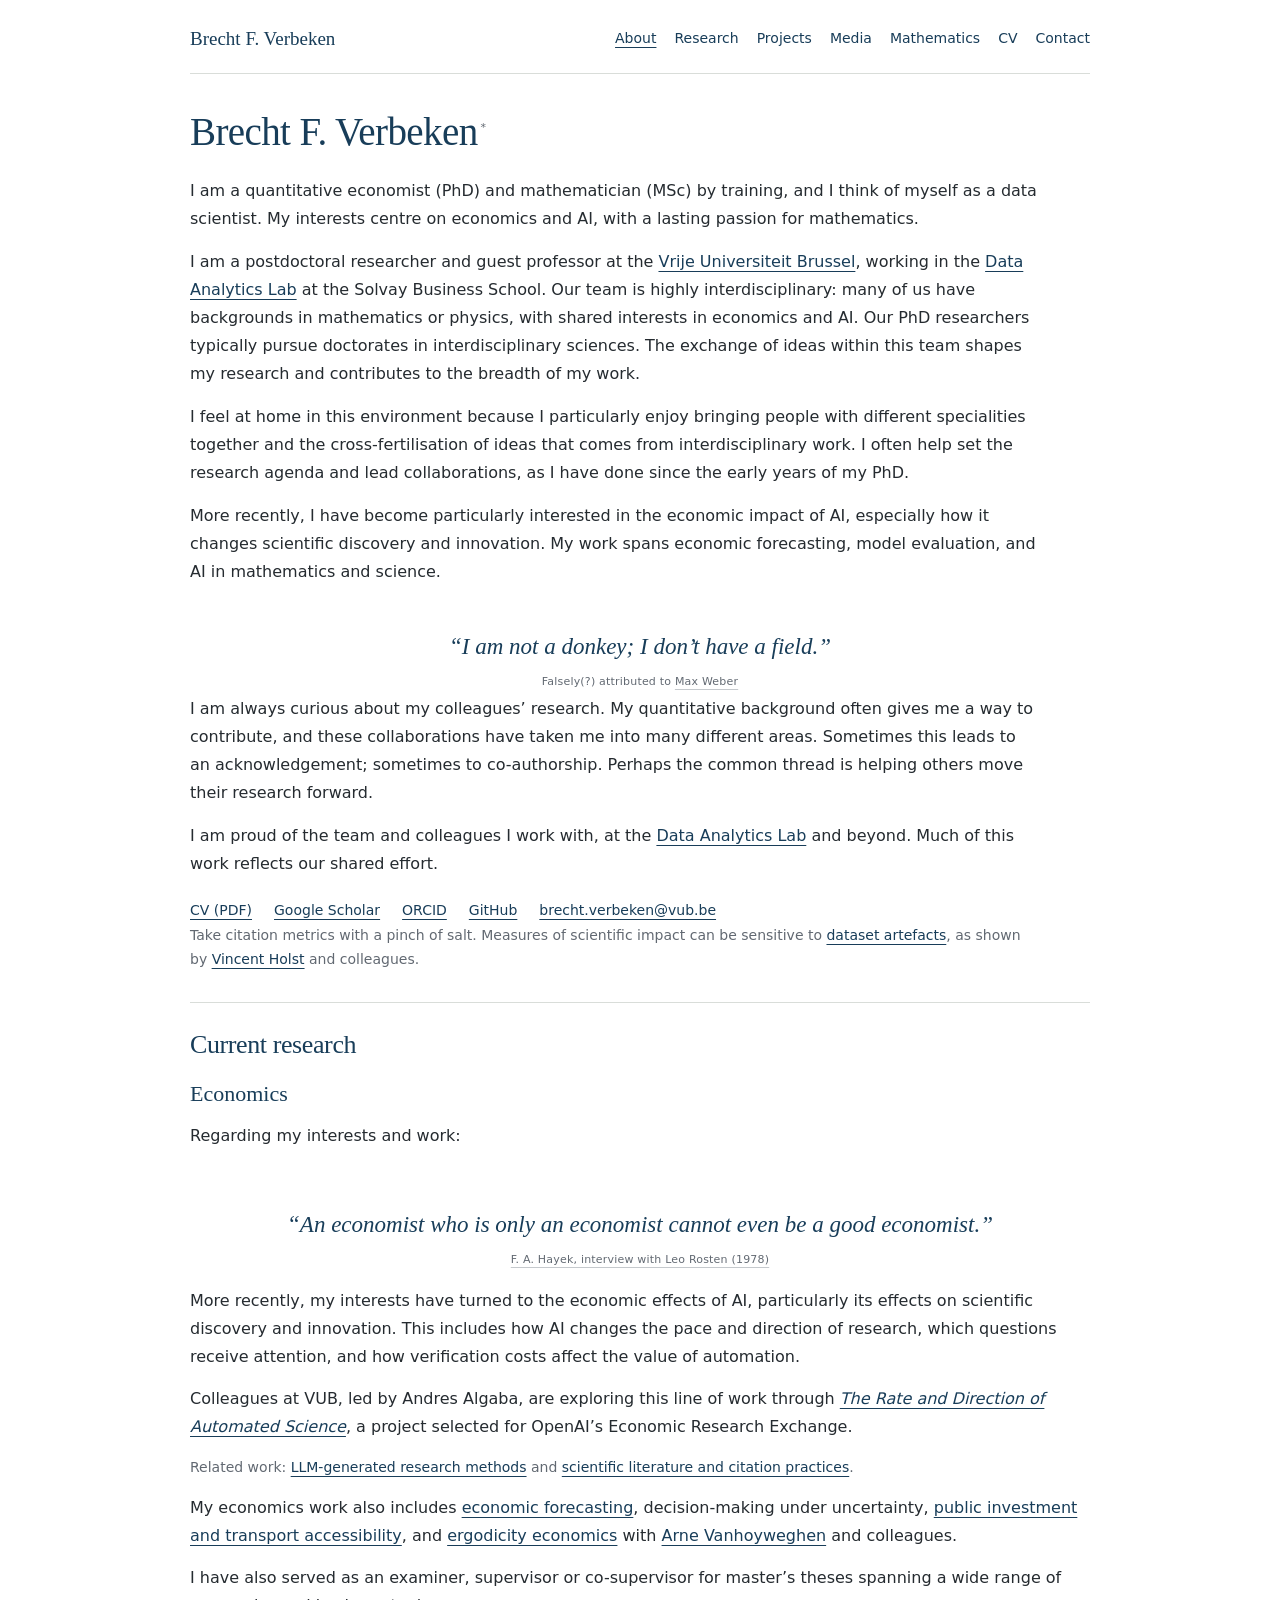
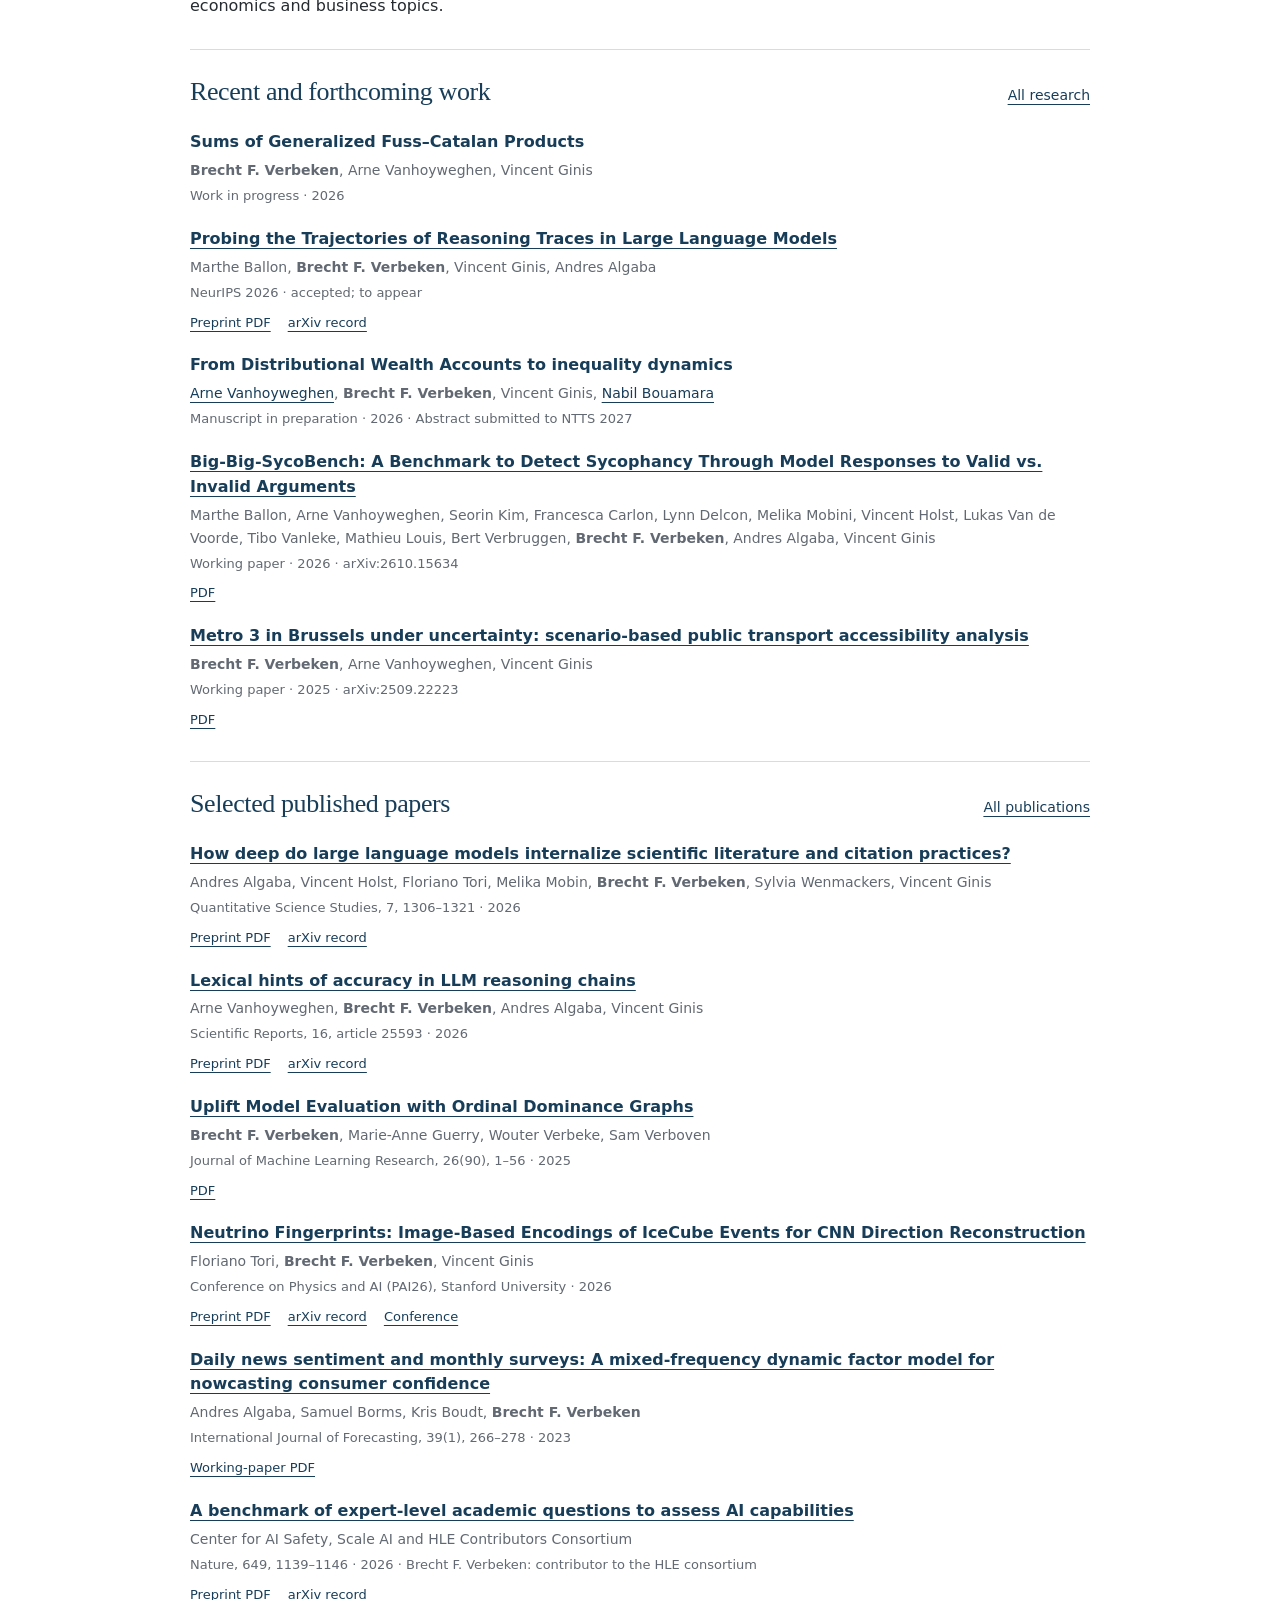
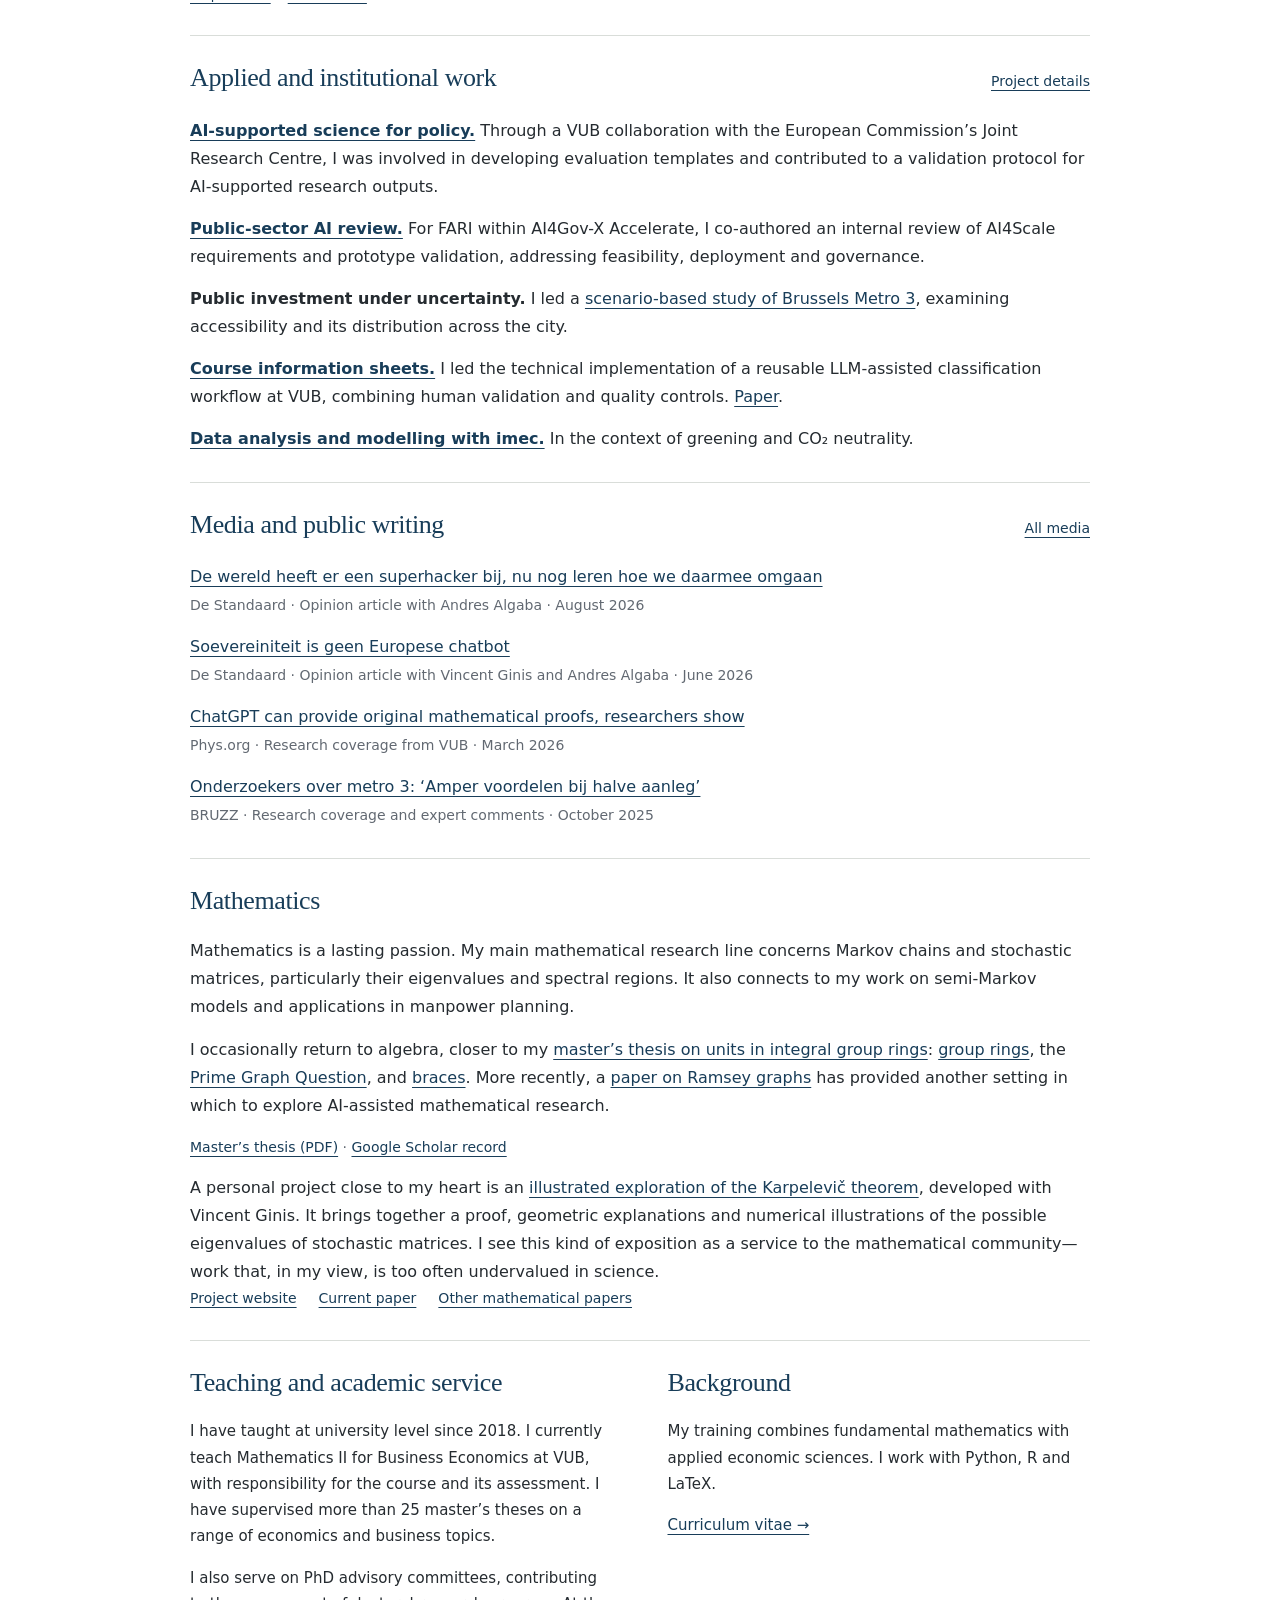
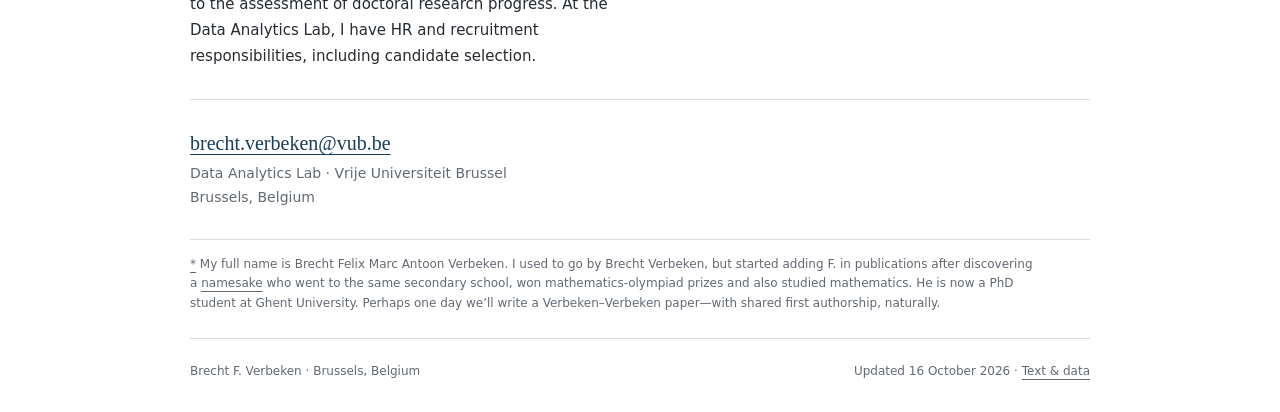
==== commit 19a32fe1: "Mention interdisciplinary doctorates in lab introduction" ====
--- a/index.html
+++ b/index.html
@@ -6,7 +6,7 @@
   <title>Quantitative economics, data science and AI · Brecht F. Verbeken</title>
   <meta name="description" content="Brecht F. Verbeken: quantitative economist (PhD) and mathematician (MSc) by training, data scientist, and researcher on economics, AI and scientific discovery at Vrije Universiteit Brussel.">
   <meta name="author" content="Brecht F. Verbeken">
-  <meta name="site-version" content="defd43bbb6705a96">
+  <meta name="site-version" content="783c813b814f06a0">
   <meta name="theme-color" content="#183d59">
   <meta name="referrer" content="strict-origin-when-cross-origin">
   <link rel="canonical" href="https://bfmave.github.io/">
@@ -32,7 +32,7 @@
   <div class="intro-copy">
     <h1 id="name">Brecht F. Verbeken<sup class="name-note-ref"><a id="name-note-ref" href="#name-note" role="doc-noteref" aria-label="About my name">*</a></sup></h1>
     <p>I am a quantitative economist (PhD) and mathematician (MSc) by training, and I think of myself as a data scientist. My interests centre on economics and AI, with a lasting passion for mathematics.</p>
-    <p>I am a postdoctoral researcher and guest professor at the <a href="https://researchportal.vub.be/en/persons/brecht-verbeken/">Vrije Universiteit Brussel</a>, working in the <a href="https://data.research.vub.be/">Data Analytics Lab</a> at the Solvay Business School. Our team is highly interdisciplinary: many of us have backgrounds in mathematics or physics, with shared interests in economics and AI. The exchange of ideas within this team shapes my research and contributes to the breadth of my work.</p>
+    <p>I am a postdoctoral researcher and guest professor at the <a href="https://researchportal.vub.be/en/persons/brecht-verbeken/">Vrije Universiteit Brussel</a>, working in the <a href="https://data.research.vub.be/">Data Analytics Lab</a> at the Solvay Business School. Our team is highly interdisciplinary: many of us have backgrounds in mathematics or physics, with shared interests in economics and AI. Our PhD researchers typically pursue doctorates in interdisciplinary sciences. The exchange of ideas within this team shapes my research and contributes to the breadth of my work.</p>
     <p>I feel at home in this environment because I particularly enjoy bringing people with different specialities together and the cross-fertilisation of ideas that comes from interdisciplinary work. I often help set the research agenda and lead collaborations, as I have done since the early years of my PhD.</p>
     <p>More recently, I have become particularly interested in the economic impact of AI, especially how it changes scientific discovery and innovation. My work spans economic forecasting, model evaluation, and AI in mathematics and science.</p>
     <blockquote class="epigraph"><p>“I am not a donkey; I don’t have a field.”</p><cite>Falsely(?) attributed to <a href="https://maxweberstudies.org/source/files/MWSJournal/17.2pdfs/Max_Weber_Studies_17.2_LS_FINAL.pdf">Max Weber</a></cite></blockquote>
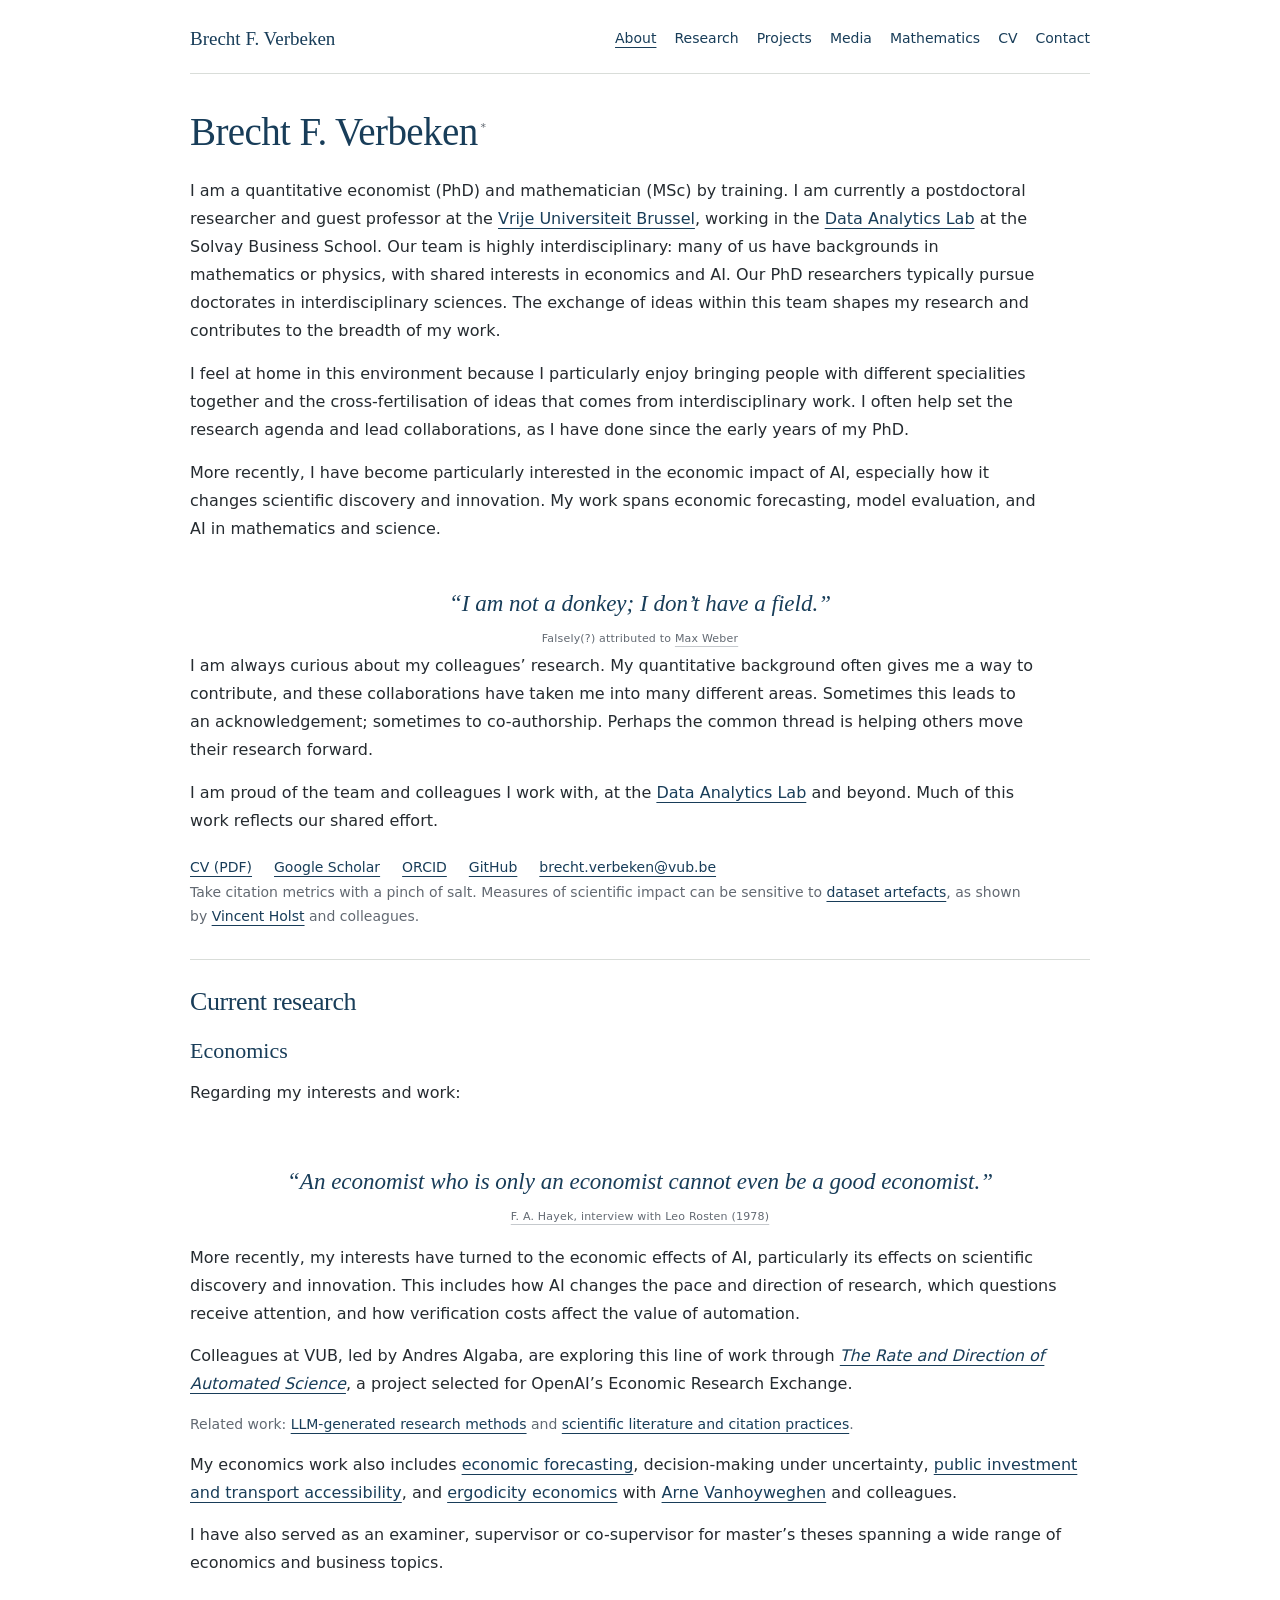
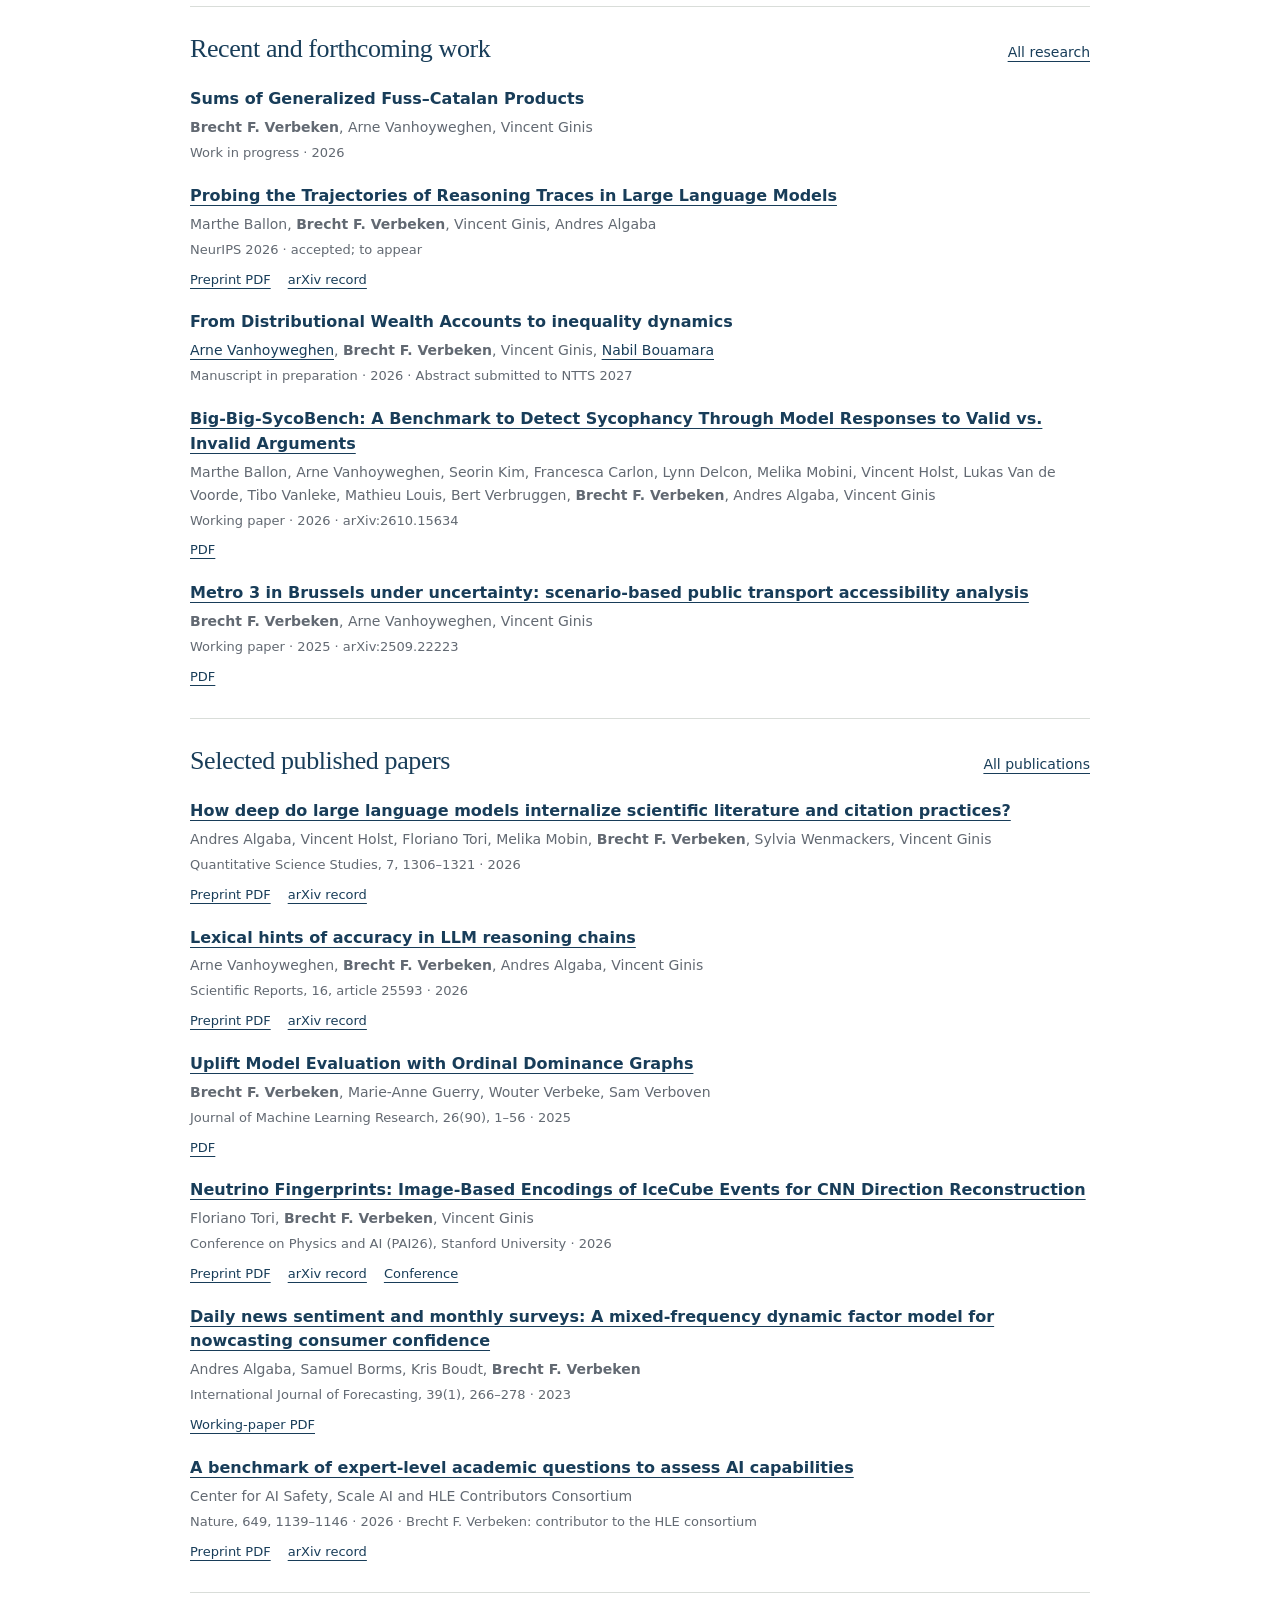
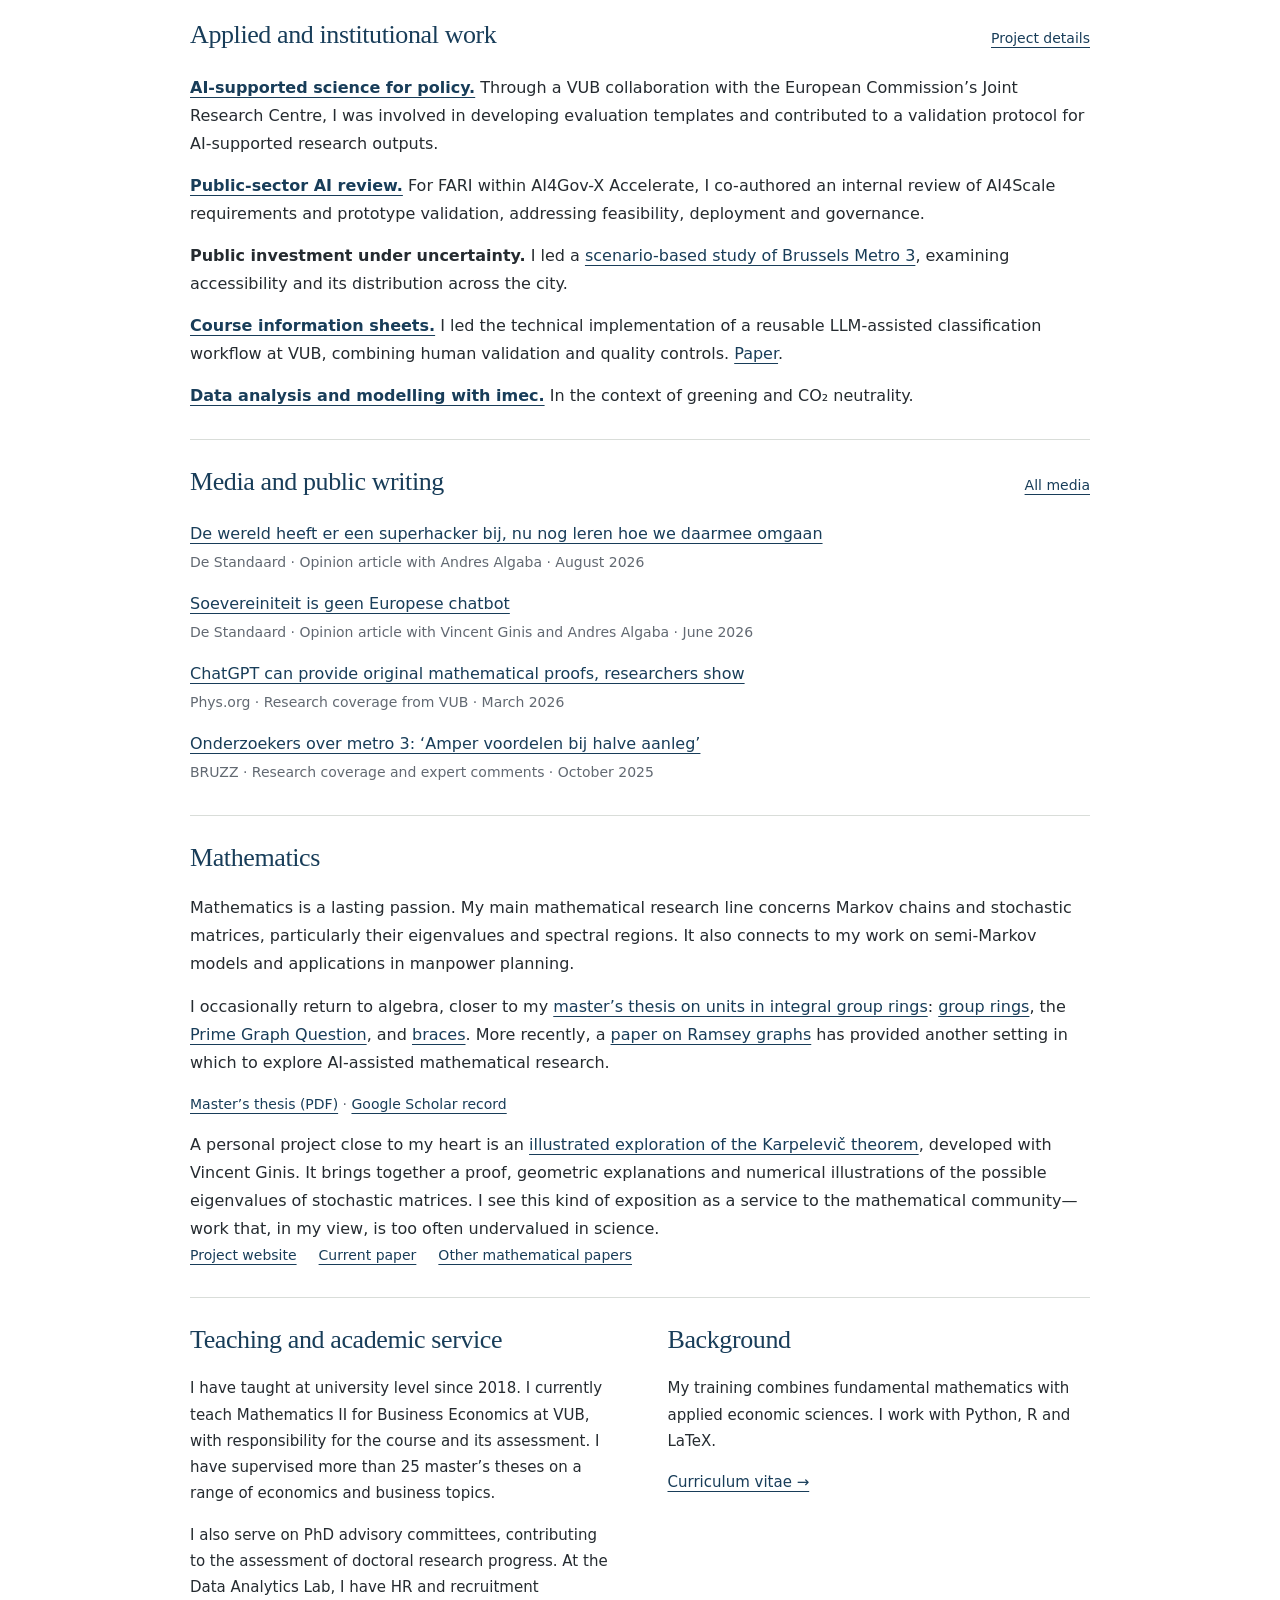
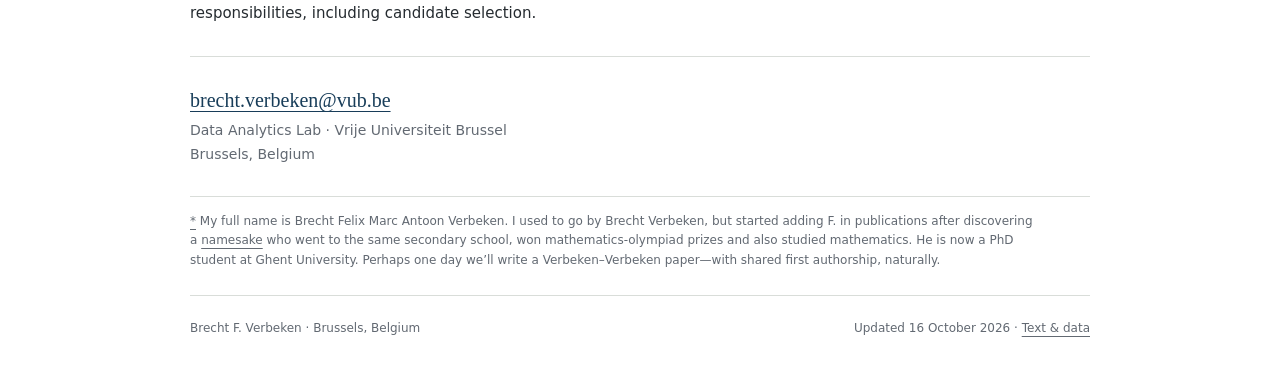
==== commit 2fc80b3b: "Combine training and current role in opening lab paragraph" ====
--- a/index.html
+++ b/index.html
@@ -6,7 +6,7 @@
   <title>Quantitative economics, data science and AI · Brecht F. Verbeken</title>
   <meta name="description" content="Brecht F. Verbeken: quantitative economist (PhD) and mathematician (MSc) by training, data scientist, and researcher on economics, AI and scientific discovery at Vrije Universiteit Brussel.">
   <meta name="author" content="Brecht F. Verbeken">
-  <meta name="site-version" content="783c813b814f06a0">
+  <meta name="site-version" content="c05f654d5abf0905">
   <meta name="theme-color" content="#183d59">
   <meta name="referrer" content="strict-origin-when-cross-origin">
   <link rel="canonical" href="https://bfmave.github.io/">
@@ -31,8 +31,7 @@
 <section class="intro" aria-labelledby="name">
   <div class="intro-copy">
     <h1 id="name">Brecht F. Verbeken<sup class="name-note-ref"><a id="name-note-ref" href="#name-note" role="doc-noteref" aria-label="About my name">*</a></sup></h1>
-    <p>I am a quantitative economist (PhD) and mathematician (MSc) by training, and I think of myself as a data scientist. My interests centre on economics and AI, with a lasting passion for mathematics.</p>
-    <p>I am a postdoctoral researcher and guest professor at the <a href="https://researchportal.vub.be/en/persons/brecht-verbeken/">Vrije Universiteit Brussel</a>, working in the <a href="https://data.research.vub.be/">Data Analytics Lab</a> at the Solvay Business School. Our team is highly interdisciplinary: many of us have backgrounds in mathematics or physics, with shared interests in economics and AI. Our PhD researchers typically pursue doctorates in interdisciplinary sciences. The exchange of ideas within this team shapes my research and contributes to the breadth of my work.</p>
+    <p>I am a quantitative economist (PhD) and mathematician (MSc) by training. I am currently a postdoctoral researcher and guest professor at the <a href="https://researchportal.vub.be/en/persons/brecht-verbeken/">Vrije Universiteit Brussel</a>, working in the <a href="https://data.research.vub.be/">Data Analytics Lab</a> at the Solvay Business School. Our team is highly interdisciplinary: many of us have backgrounds in mathematics or physics, with shared interests in economics and AI. Our PhD researchers typically pursue doctorates in interdisciplinary sciences. The exchange of ideas within this team shapes my research and contributes to the breadth of my work.</p>
     <p>I feel at home in this environment because I particularly enjoy bringing people with different specialities together and the cross-fertilisation of ideas that comes from interdisciplinary work. I often help set the research agenda and lead collaborations, as I have done since the early years of my PhD.</p>
     <p>More recently, I have become particularly interested in the economic impact of AI, especially how it changes scientific discovery and innovation. My work spans economic forecasting, model evaluation, and AI in mathematics and science.</p>
     <blockquote class="epigraph"><p>“I am not a donkey; I don’t have a field.”</p><cite>Falsely(?) attributed to <a href="https://maxweberstudies.org/source/files/MWSJournal/17.2pdfs/Max_Weber_Studies_17.2_LS_FINAL.pdf">Max Weber</a></cite></blockquote>
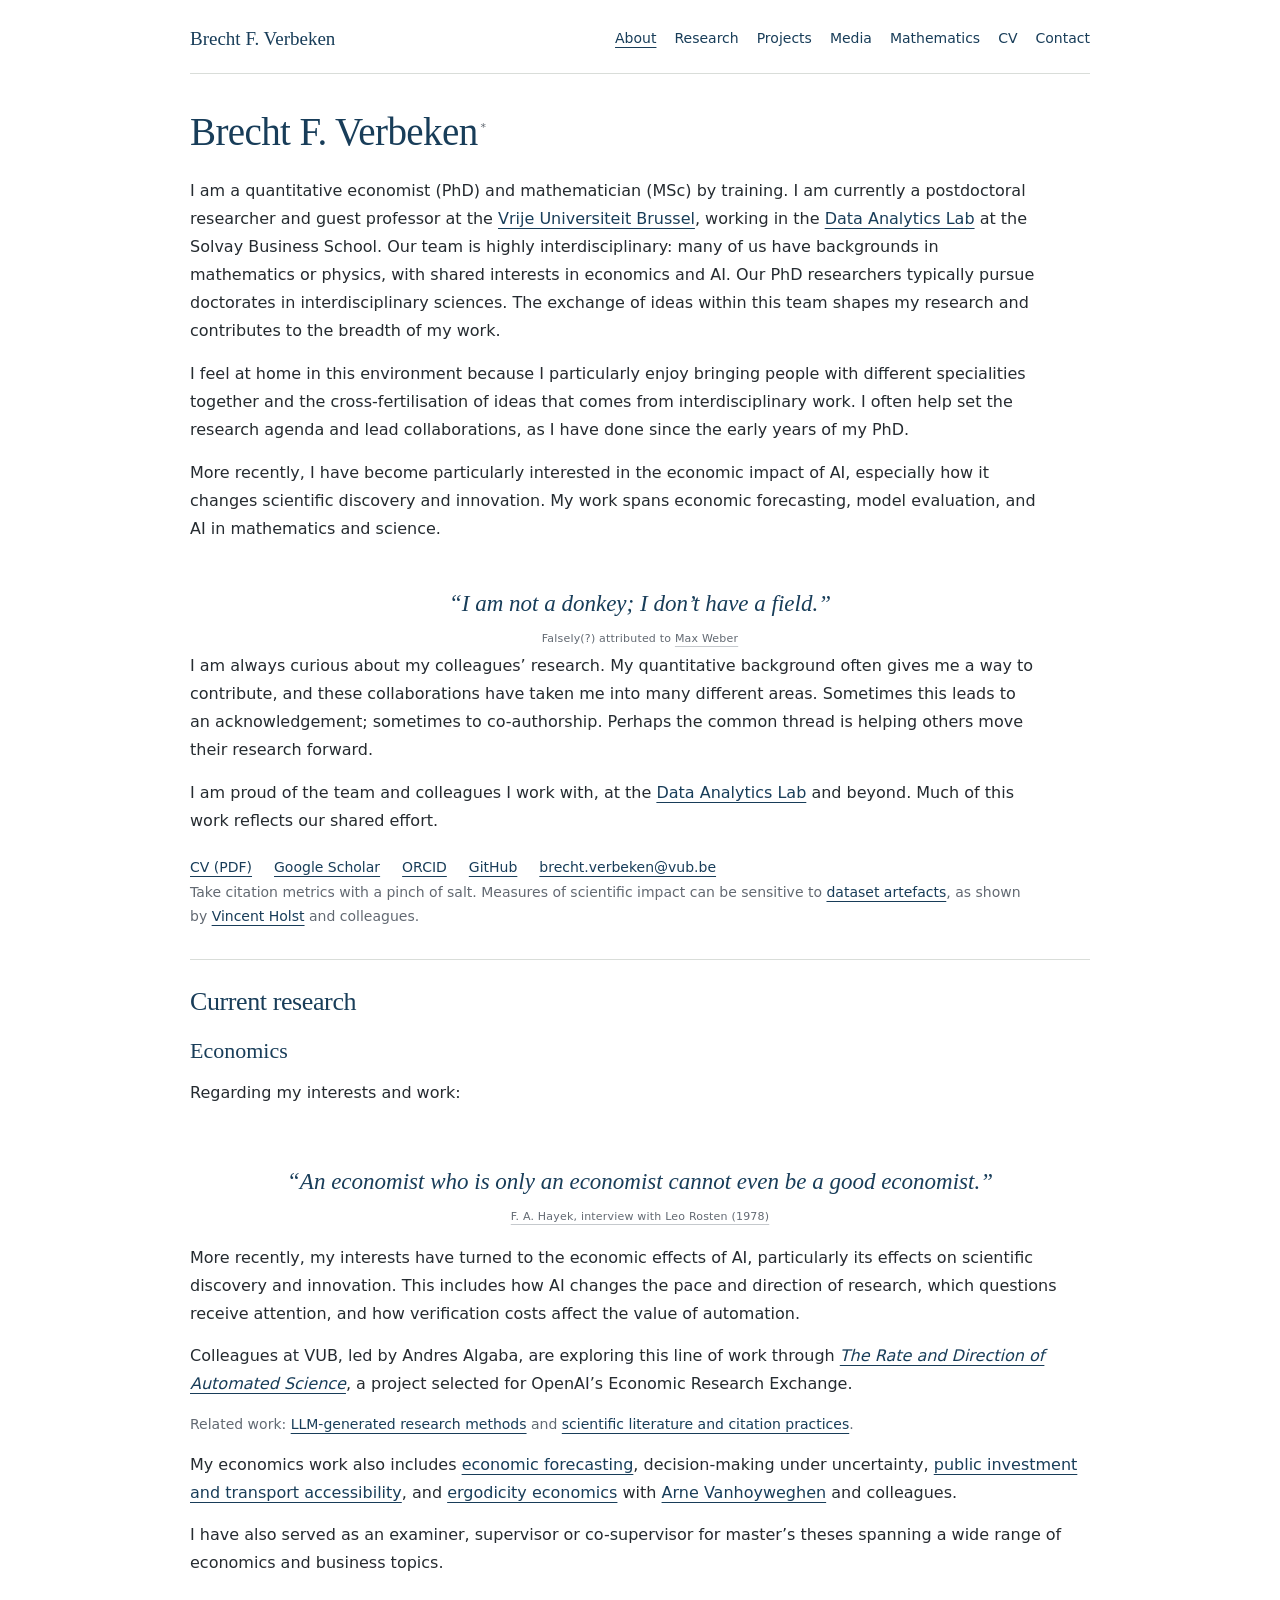
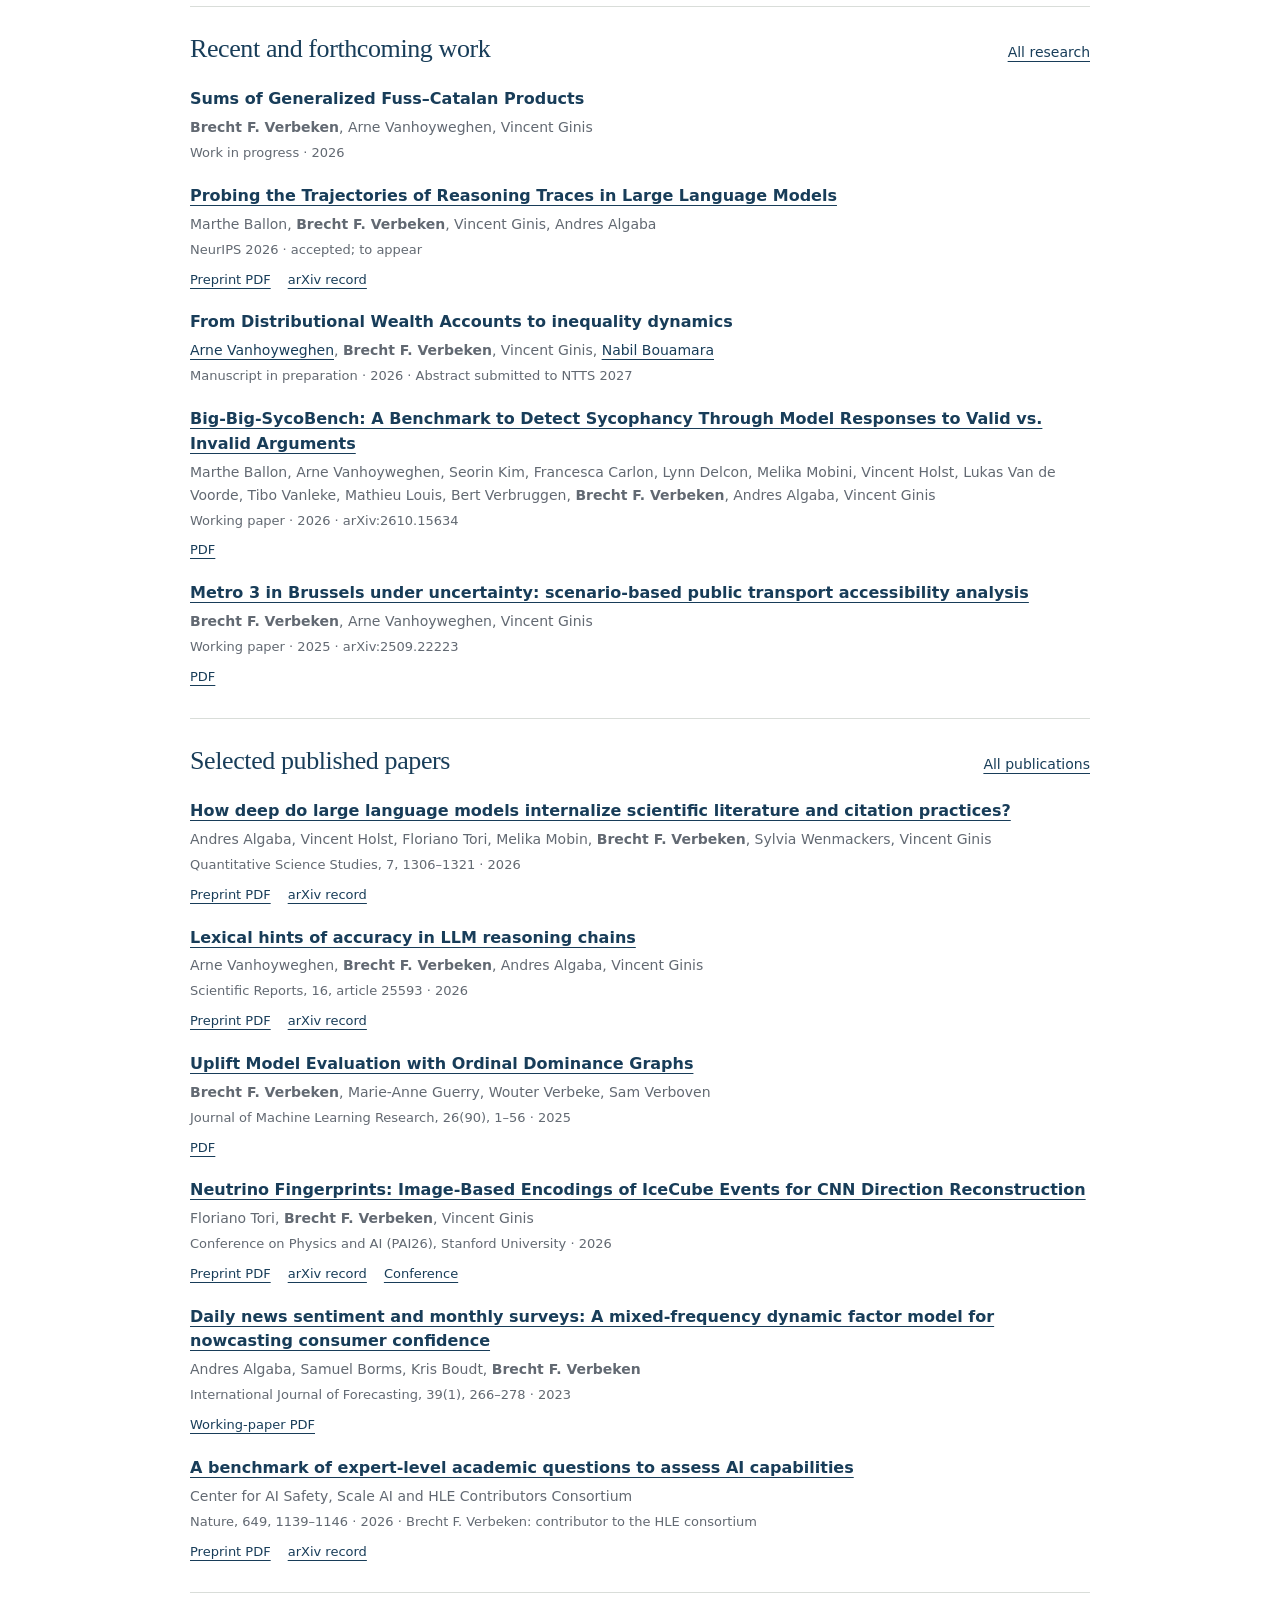
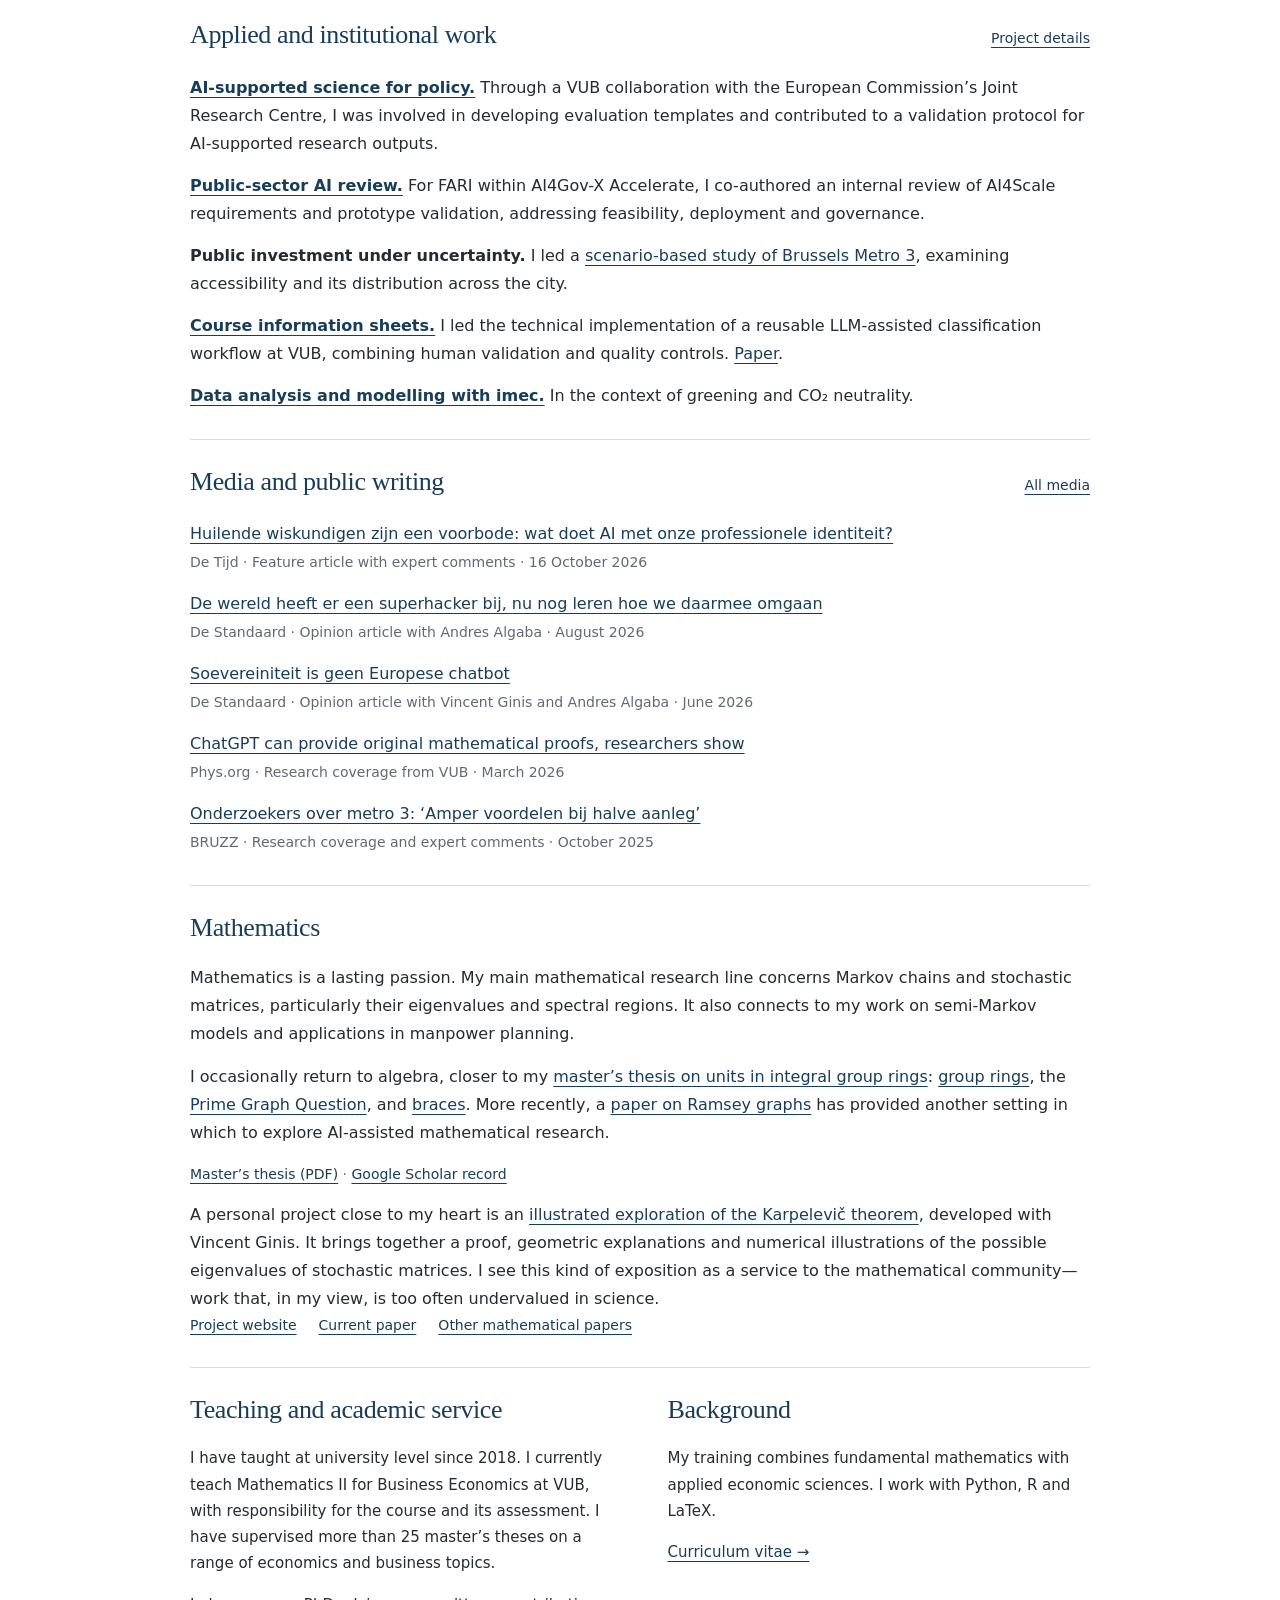
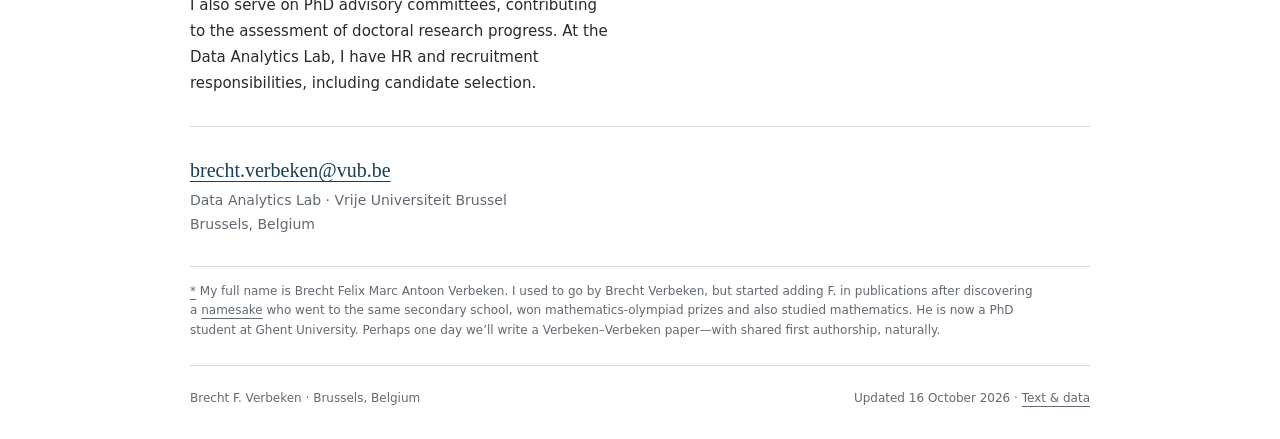
==== commit 5ba447c3: "Add De Tijd feature on AI and professional identity to media" ====
--- a/index.html
+++ b/index.html
@@ -6,7 +6,7 @@
   <title>Quantitative economics, data science and AI · Brecht F. Verbeken</title>
   <meta name="description" content="Brecht F. Verbeken: quantitative economist (PhD) and mathematician (MSc) by training, data scientist, and researcher on economics, AI and scientific discovery at Vrije Universiteit Brussel.">
   <meta name="author" content="Brecht F. Verbeken">
-  <meta name="site-version" content="c05f654d5abf0905">
+  <meta name="site-version" content="758b6286b4fefe86">
   <meta name="theme-color" content="#183d59">
   <meta name="referrer" content="strict-origin-when-cross-origin">
   <link rel="canonical" href="https://bfmave.github.io/">
@@ -144,6 +144,7 @@
 <section class="section" id="media" aria-labelledby="media-heading">
   <div class="section-heading"><h2 id="media-heading">Media and public writing</h2><a href="media.html">All media</a></div>
   <ul class="work-list">
+    <li><a href="https://www.tijd.be/politiek-economie/belgie/vlaanderen/wanneer-ai-onze-passies-afneemt-het-staat-bijna-iedereen-te-wachten/10695566.html">Huilende wiskundigen zijn een voorbode: wat doet AI met onze professionele identiteit?</a><br><span class="small">De Tijd · Feature article with expert comments · 16 October 2026</span></li>
     <li><a href="https://www.standaard.be/opinies/de-wereld-heeft-er-een-superhacker-bij-nu-nog-leren-hoe-we-daarmee-omgaan/159873818.html">De wereld heeft er een superhacker bij, nu nog leren hoe we daarmee omgaan</a><br><span class="small">De Standaard · Opinion article with Andres Algaba · August 2026</span></li>
     <li><a href="https://www.standaard.be/opinies/soevereiniteit-is-geen-europese-chatbot/157225846.html">Soevereiniteit is geen Europese chatbot</a><br><span class="small">De Standaard · Opinion article with Vincent Ginis and Andres Algaba · June 2026</span></li>
     <li><a href="https://phys.org/news/2026-03-chatgpt-mathematical-proofs.html">ChatGPT can provide original mathematical proofs, researchers show</a><br><span class="small">Phys.org · Research coverage from VUB · March 2026</span></li>
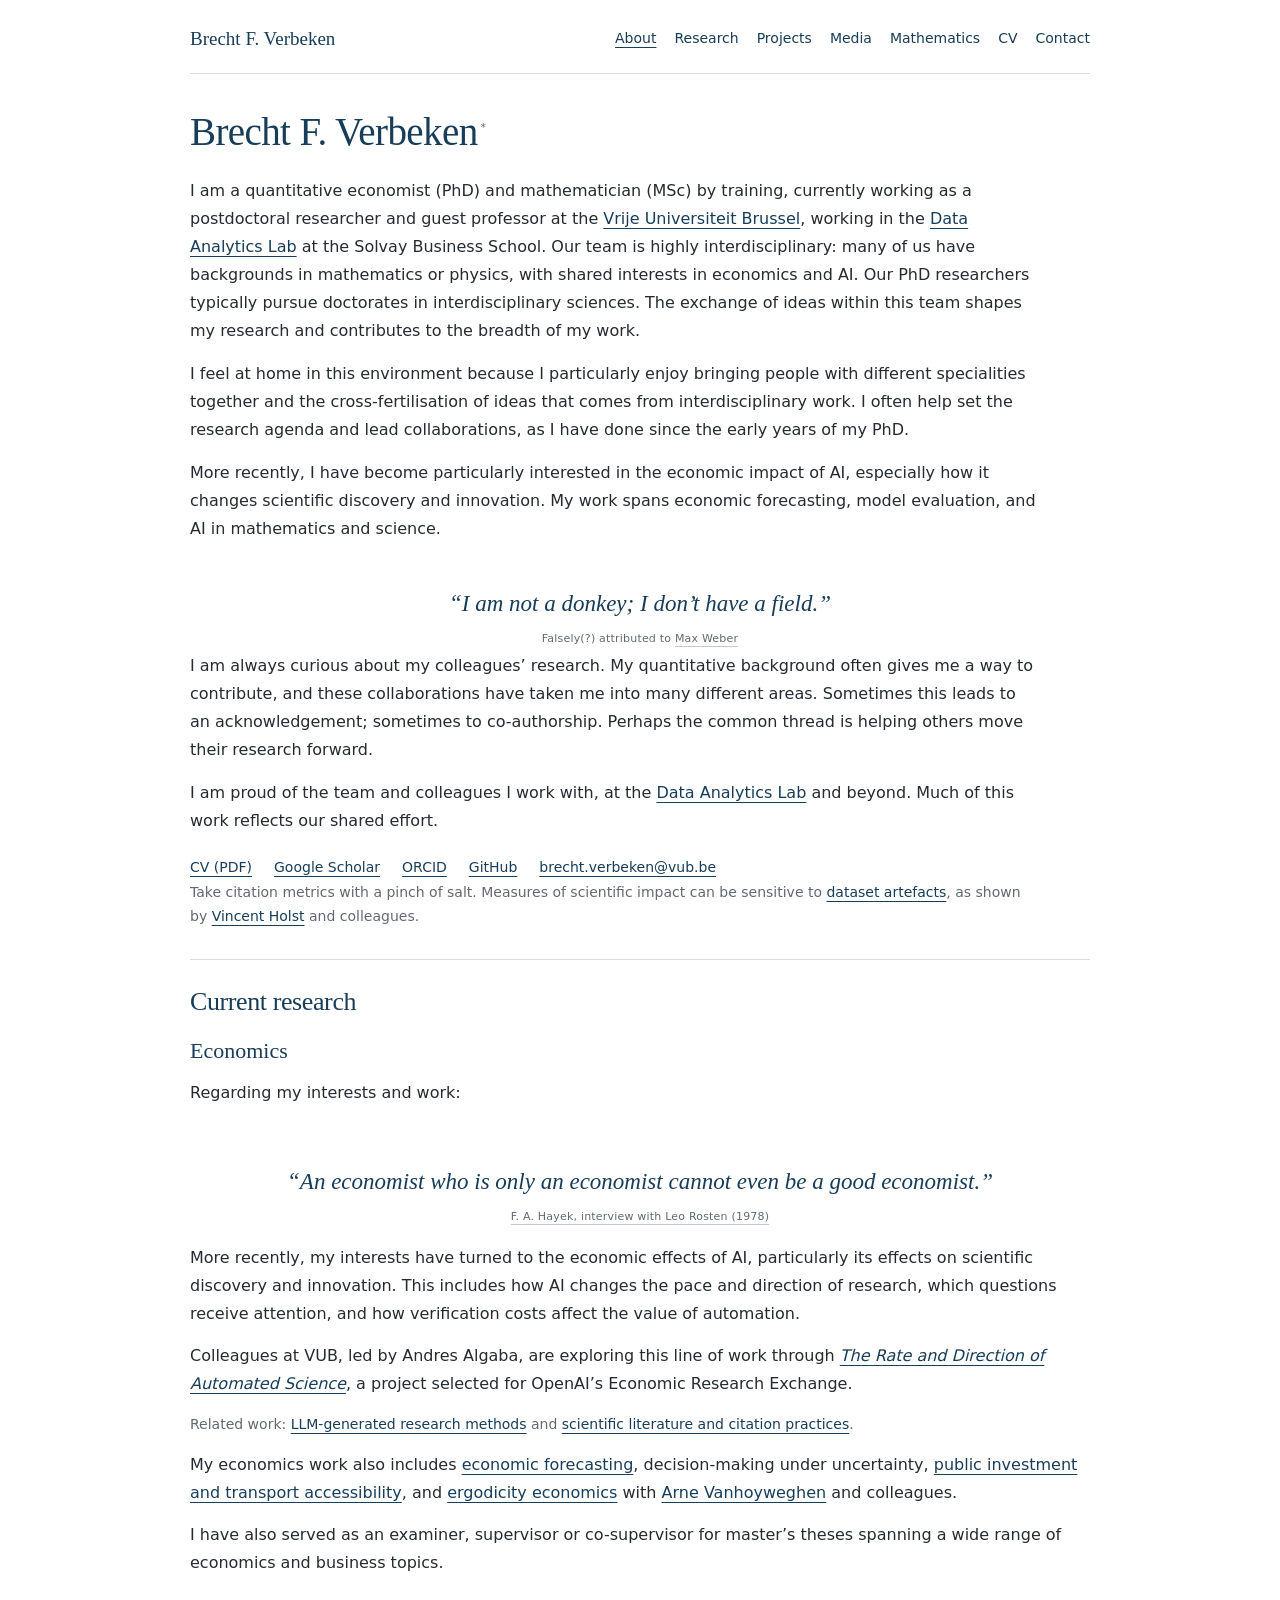
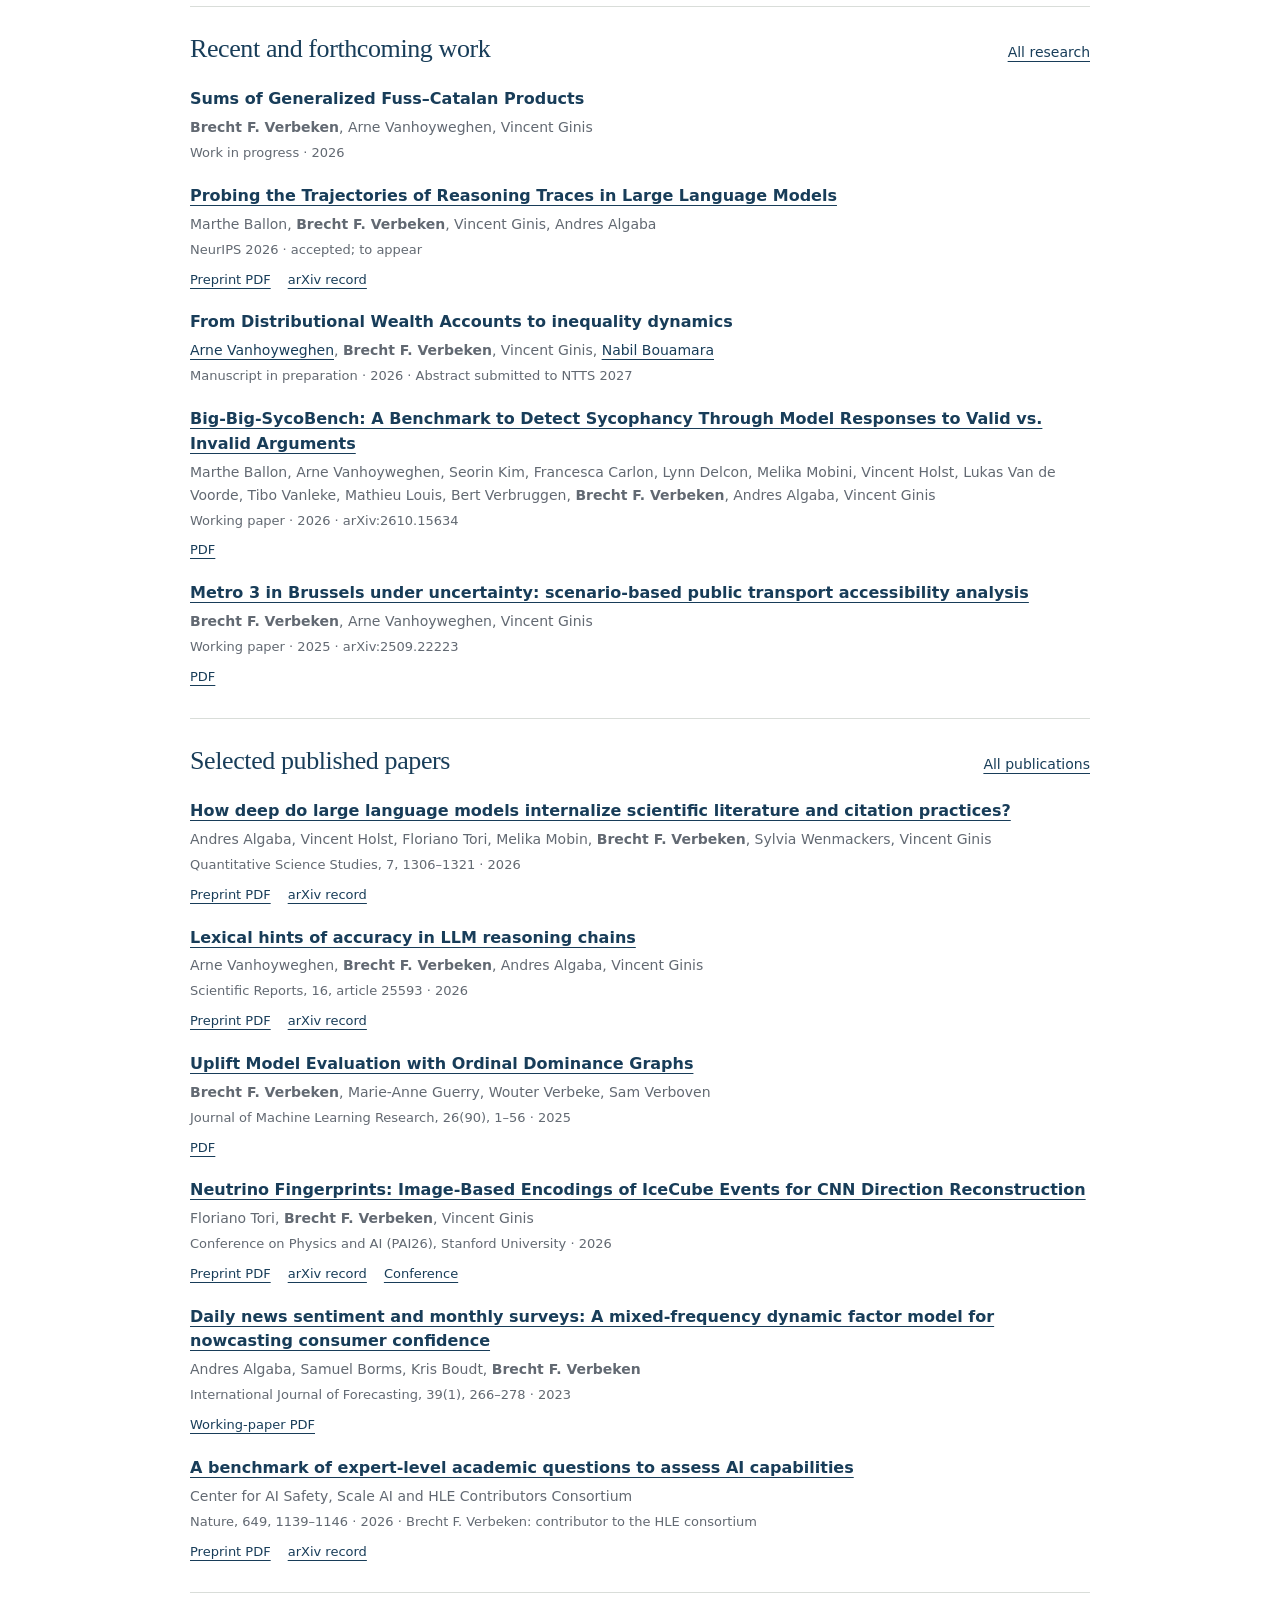
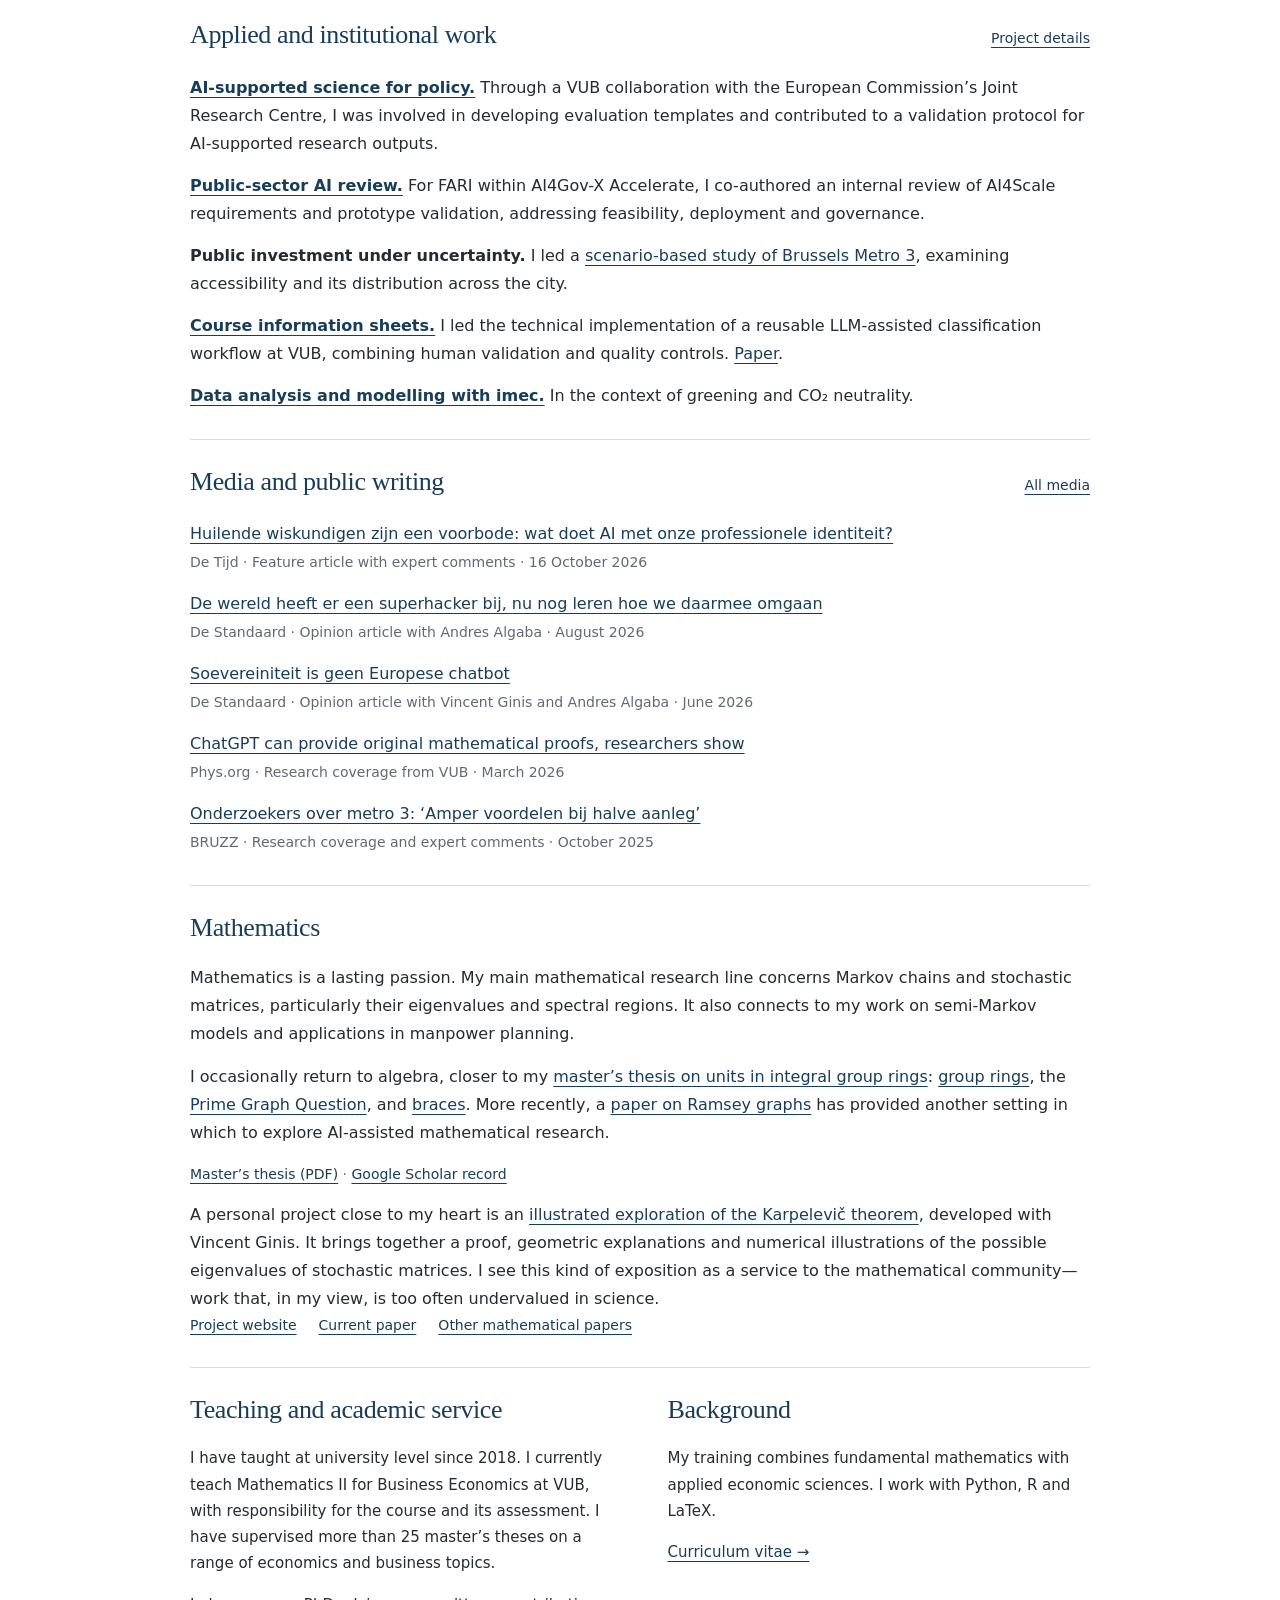
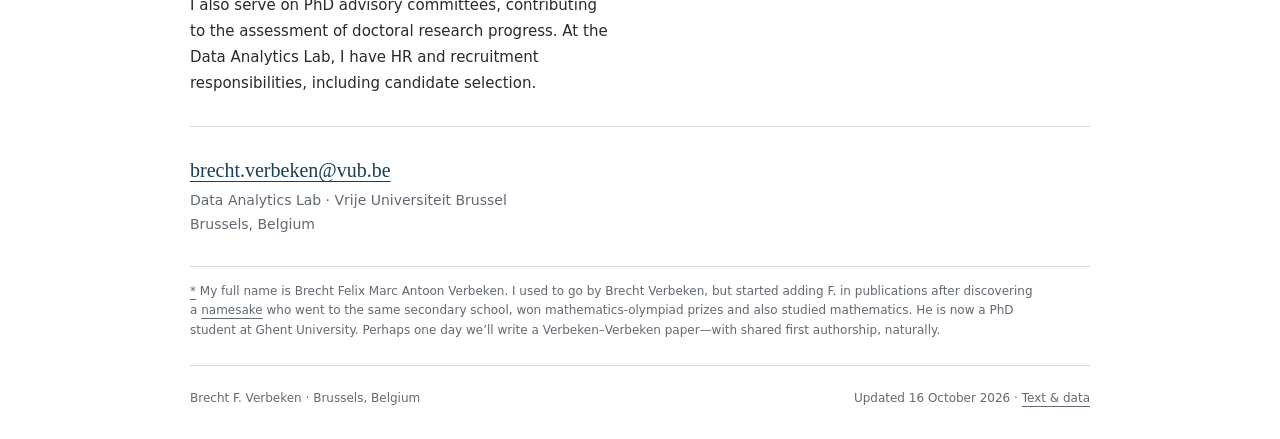
==== commit edce4c53: "Streamline opening sentence about training and current role" ====
--- a/index.html
+++ b/index.html
@@ -6,7 +6,7 @@
   <title>Quantitative economics, data science and AI · Brecht F. Verbeken</title>
   <meta name="description" content="Brecht F. Verbeken: quantitative economist (PhD) and mathematician (MSc) by training, data scientist, and researcher on economics, AI and scientific discovery at Vrije Universiteit Brussel.">
   <meta name="author" content="Brecht F. Verbeken">
-  <meta name="site-version" content="758b6286b4fefe86">
+  <meta name="site-version" content="2117d6586ea2bb80">
   <meta name="theme-color" content="#183d59">
   <meta name="referrer" content="strict-origin-when-cross-origin">
   <link rel="canonical" href="https://bfmave.github.io/">
@@ -31,7 +31,7 @@
 <section class="intro" aria-labelledby="name">
   <div class="intro-copy">
     <h1 id="name">Brecht F. Verbeken<sup class="name-note-ref"><a id="name-note-ref" href="#name-note" role="doc-noteref" aria-label="About my name">*</a></sup></h1>
-    <p>I am a quantitative economist (PhD) and mathematician (MSc) by training. I am currently a postdoctoral researcher and guest professor at the <a href="https://researchportal.vub.be/en/persons/brecht-verbeken/">Vrije Universiteit Brussel</a>, working in the <a href="https://data.research.vub.be/">Data Analytics Lab</a> at the Solvay Business School. Our team is highly interdisciplinary: many of us have backgrounds in mathematics or physics, with shared interests in economics and AI. Our PhD researchers typically pursue doctorates in interdisciplinary sciences. The exchange of ideas within this team shapes my research and contributes to the breadth of my work.</p>
+    <p>I am a quantitative economist (PhD) and mathematician (MSc) by training, currently working as a postdoctoral researcher and guest professor at the <a href="https://researchportal.vub.be/en/persons/brecht-verbeken/">Vrije Universiteit Brussel</a>, working in the <a href="https://data.research.vub.be/">Data Analytics Lab</a> at the Solvay Business School. Our team is highly interdisciplinary: many of us have backgrounds in mathematics or physics, with shared interests in economics and AI. Our PhD researchers typically pursue doctorates in interdisciplinary sciences. The exchange of ideas within this team shapes my research and contributes to the breadth of my work.</p>
     <p>I feel at home in this environment because I particularly enjoy bringing people with different specialities together and the cross-fertilisation of ideas that comes from interdisciplinary work. I often help set the research agenda and lead collaborations, as I have done since the early years of my PhD.</p>
     <p>More recently, I have become particularly interested in the economic impact of AI, especially how it changes scientific discovery and innovation. My work spans economic forecasting, model evaluation, and AI in mathematics and science.</p>
     <blockquote class="epigraph"><p>“I am not a donkey; I don’t have a field.”</p><cite>Falsely(?) attributed to <a href="https://maxweberstudies.org/source/files/MWSJournal/17.2pdfs/Max_Weber_Studies_17.2_LS_FINAL.pdf">Max Weber</a></cite></blockquote>
